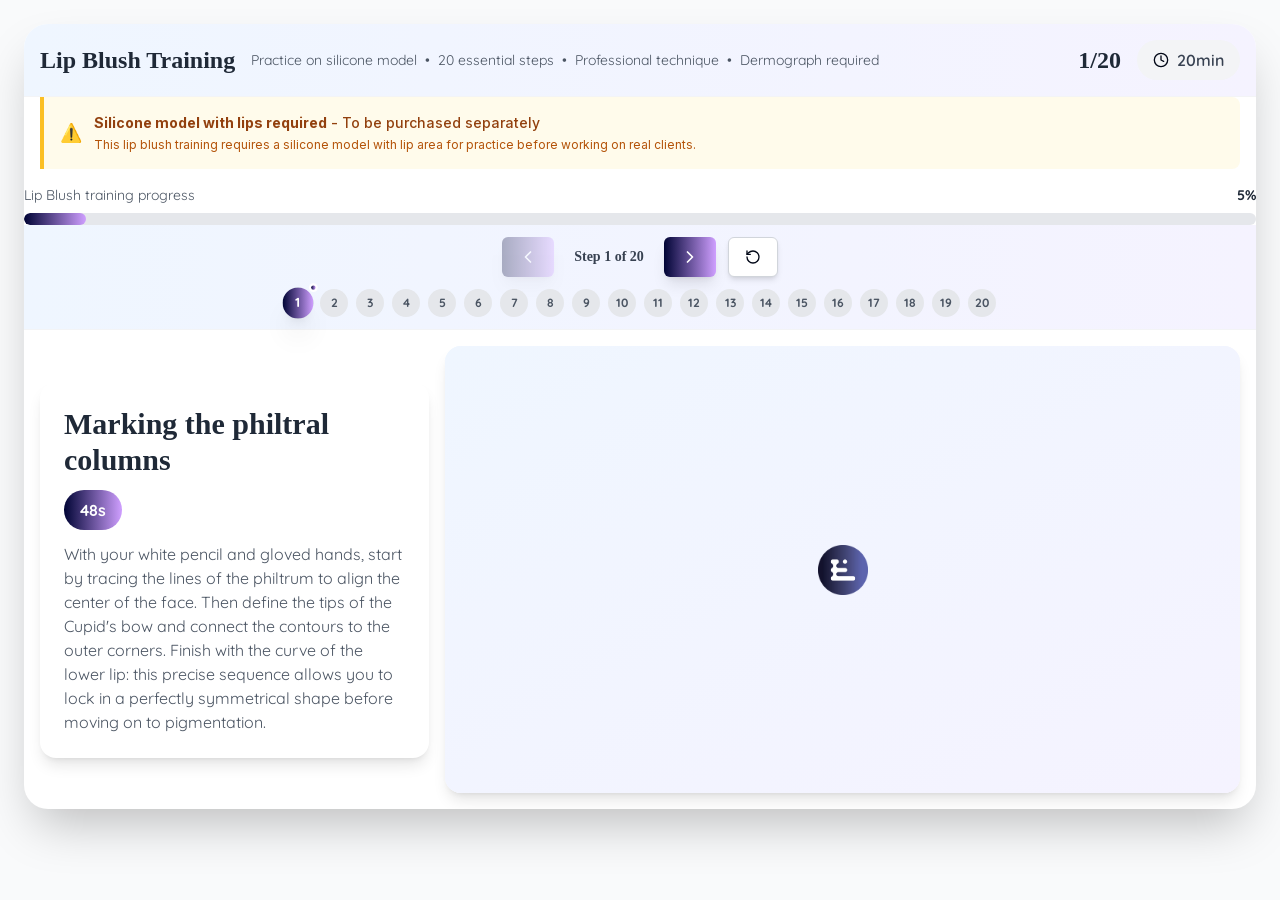
==== index.html @ b4ae3330 "deploy: 78c4bdbe4c24fd6ef9394f7ff14c2fc368adba36" ====
<!DOCTYPE html><html lang="en"><head><meta charSet="utf-8"/><meta name="viewport" content="width=device-width, initial-scale=1"/><link rel="preload" href="/_next/static/media/e4af272ccee01ff0-s.p.woff2" as="font" crossorigin="" type="font/woff2"/><link rel="stylesheet" href="/_next/static/css/73722c6b1a355d0b.css" data-precedence="next"/><link rel="preload" as="script" fetchPriority="low" href="/_next/static/chunks/webpack-371d1806992fc37c.js"/><script src="/_next/static/chunks/8bc8d761-1f9574afc9c856c7.js" async=""></script><script src="/_next/static/chunks/240-4ed3c83173c5999c.js" async=""></script><script src="/_next/static/chunks/main-app-00c7712822ae1631.js" async=""></script><script src="/_next/static/chunks/57-a1cb00b3a72c7ec3.js" async=""></script><script src="/_next/static/chunks/app/page-f130a366dc79b15b.js" async=""></script><title>Microneedling Interactive Guide</title><meta name="description" content="Interactive guide to microneedling process and benefits"/><meta name="generator" content="v0.app"/><meta name="next-size-adjust"/><link href="https://fonts.googleapis.com/css2?family=LT+Saeada:wght@400;700&amp;family=Quicksand:wght@300;400;500;600;700&amp;display=swap" rel="stylesheet"/><script src="/_next/static/chunks/polyfills-42372ed130431b0a.js" noModule=""></script></head><body class="__className_f367f3"><main class="flex min-h-screen flex-col items-center p-2 bg-gray-50"><div class="w-full max-w-7xl mx-auto p-2 md:p-4"><div class="relative bg-white rounded-3xl shadow-2xl overflow-hidden"><div class="bg-gradient-to-r from-blue-50 to-violet-50 p-4 border-b border-gray-100"><div class="flex flex-col sm:flex-row justify-between items-center gap-3 sm:gap-0"><div class="flex flex-col sm:flex-row items-center gap-2 sm:gap-4"><h1 class="text-xl sm:text-2xl font-bold font-saeada text-gray-800">Lip Blush Training</h1><div class="flex flex-wrap gap-2 text-sm font-quicksand text-gray-600"><span>Practice on silicone model</span><span class="hidden sm:inline">•</span><span>20 essential steps</span><span class="hidden sm:inline">•</span><span>Professional technique</span><span class="hidden sm:inline">•</span><span>Dermograph required</span></div></div><div class="flex items-center gap-3 sm:gap-4"><span class="text-xl sm:text-2xl font-bold font-saeada text-gray-800">1<!-- -->/<!-- -->20</span><div class="flex items-center gap-2 bg-gray-100 px-3 py-1 sm:px-4 sm:py-2 rounded-full"><svg xmlns="http://www.w3.org/2000/svg" width="14" height="14" viewBox="0 0 24 24" fill="none" stroke="currentColor" stroke-width="2" stroke-linecap="round" stroke-linejoin="round" class="lucide lucide-clock sm:w-4 sm:h-4"><circle cx="12" cy="12" r="10"></circle><polyline points="12 6 12 12 16 14"></polyline></svg><span class="text-sm sm:text-base font-semibold font-quicksand text-gray-700">20min</span></div></div></div></div><div class="mx-2 md:mx-4 mb-4"><div class="bg-amber-50 border-l-4 border-amber-400 p-4 rounded-r-lg"><div class="flex items-center"><div class="flex-shrink-0"><span class="text-amber-600 text-lg">⚠️</span></div><div class="ml-3"><p class="text-sm font-medium text-amber-800"><strong>Silicone model with lips required</strong> - To be purchased separately</p><p class="text-xs text-amber-700 mt-1">This lip blush training requires a silicone model with lip area for practice before working on real clients.</p></div></div></div></div><div class="mt-4"><div class="flex items-center justify-between mb-2"><span class="text-sm font-quicksand text-gray-600">Lip Blush training progress</span><span class="text-sm font-bold font-quicksand text-gray-800">5<!-- -->%</span></div><div class="w-full bg-gray-200 rounded-full h-3 overflow-hidden"><div class="h-full bg-gradient-to-r from-[#000435] to-[#CF9FFF] rounded-full" style="width:0px"></div></div></div><div class="px-2 md:px-4 py-3 bg-gradient-to-r from-blue-50 to-violet-50 border-b border-gray-100"><div class="flex justify-center items-center mb-3"><div class="flex items-center gap-2 sm:gap-3"><button class="inline-flex items-center justify-center whitespace-nowrap rounded-md font-medium ring-offset-white transition-colors focus-visible:outline-none focus-visible:ring-2 focus-visible:ring-slate-950 focus-visible:ring-offset-2 disabled:pointer-events-none dark:ring-offset-slate-950 dark:focus-visible:ring-slate-300 border border-slate-200 hover:bg-slate-100 hover:text-slate-900 dark:border-slate-800 dark:bg-slate-950 dark:hover:bg-slate-800 dark:hover:text-slate-50 h-10 px-3 py-2 sm:px-4 sm:py-3 bg-[#000435] bg-gradient-to-r from-[#000435] to-[#CF9FFF] text-white border-none hover:from-[#000435]/90 hover:to-[#CF9FFF]/90 disabled:cursor-not-allowed font-quicksand text-sm sm:text-base shadow-lg disabled:opacity-30" disabled=""><svg xmlns="http://www.w3.org/2000/svg" width="18" height="18" viewBox="0 0 24 24" fill="none" stroke="currentColor" stroke-width="2" stroke-linecap="round" stroke-linejoin="round" class="lucide lucide-chevron-left sm:w-5 sm:h-5"><path d="m15 18-6-6 6-6"></path></svg></button><span class="text-sm font-semibold font-saeada text-gray-700 px-2 hidden sm:block">Step <!-- -->1<!-- --> of <!-- -->20</span><button class="inline-flex items-center justify-center whitespace-nowrap rounded-md font-medium ring-offset-white transition-colors focus-visible:outline-none focus-visible:ring-2 focus-visible:ring-slate-950 focus-visible:ring-offset-2 disabled:pointer-events-none dark:ring-offset-slate-950 dark:focus-visible:ring-slate-300 border border-slate-200 hover:bg-slate-100 hover:text-slate-900 dark:border-slate-800 dark:bg-slate-950 dark:hover:bg-slate-800 dark:hover:text-slate-50 h-10 px-3 py-2 sm:px-4 sm:py-3 bg-[#000435] bg-gradient-to-r from-[#000435] to-[#CF9FFF] text-white border-none hover:from-[#000435]/90 hover:to-[#CF9FFF]/90 disabled:cursor-not-allowed font-quicksand text-sm sm:text-base shadow-lg disabled:opacity-30"><svg xmlns="http://www.w3.org/2000/svg" width="18" height="18" viewBox="0 0 24 24" fill="none" stroke="currentColor" stroke-width="2" stroke-linecap="round" stroke-linejoin="round" class="lucide lucide-chevron-right sm:w-5 sm:h-5"><path d="m9 18 6-6-6-6"></path></svg></button><button class="inline-flex items-center justify-center whitespace-nowrap rounded-md font-medium ring-offset-white transition-colors focus-visible:outline-none focus-visible:ring-2 focus-visible:ring-slate-950 focus-visible:ring-offset-2 disabled:pointer-events-none disabled:opacity-50 dark:ring-offset-slate-950 dark:focus-visible:ring-slate-300 border hover:text-slate-900 dark:border-slate-800 dark:bg-slate-950 dark:hover:bg-slate-800 dark:hover:text-slate-50 h-10 px-3 py-2 sm:px-4 sm:py-3 bg-white border-gray-300 hover:bg-gray-50 font-quicksand text-sm sm:text-base shadow-md"><svg xmlns="http://www.w3.org/2000/svg" width="16" height="16" viewBox="0 0 24 24" fill="none" stroke="currentColor" stroke-width="2" stroke-linecap="round" stroke-linejoin="round" class="lucide lucide-rotate-ccw sm:w-4 sm:h-4"><path d="M3 12a9 9 0 1 0 9-9 9.75 9.75 0 0 0-6.74 2.74L3 8"></path><path d="M3 3v5h5"></path></svg></button></div></div><div class="flex justify-center"><div class="flex gap-1 md:gap-2 flex-wrap justify-center max-w-full"><button class="relative w-6 h-6 md:w-7 md:h-7 rounded-full transition-all duration-300 flex items-center justify-center text-xs font-bold font-quicksand flex-shrink-0 bg-[#000435] bg-gradient-to-r from-[#000435] to-[#CF9FFF] text-white shadow-xl scale-110" tabindex="0"><span class="text-xs">1</span><div class="absolute -top-1 -right-1 bg-white rounded-full p-0.5 z-20 shadow-lg" style="transform:scale(0)"><div class="w-1 h-1 bg-gradient-to-r from-[#000435] to-[#CF9FFF] rounded-full animate-pulse"></div></div></button><button class="relative w-6 h-6 md:w-7 md:h-7 rounded-full transition-all duration-300 flex items-center justify-center text-xs font-bold font-quicksand flex-shrink-0 bg-gray-200 text-gray-600 hover:bg-gray-300" tabindex="0"><span class="text-xs">2</span></button><button class="relative w-6 h-6 md:w-7 md:h-7 rounded-full transition-all duration-300 flex items-center justify-center text-xs font-bold font-quicksand flex-shrink-0 bg-gray-200 text-gray-600 hover:bg-gray-300" tabindex="0"><span class="text-xs">3</span></button><button class="relative w-6 h-6 md:w-7 md:h-7 rounded-full transition-all duration-300 flex items-center justify-center text-xs font-bold font-quicksand flex-shrink-0 bg-gray-200 text-gray-600 hover:bg-gray-300" tabindex="0"><span class="text-xs">4</span></button><button class="relative w-6 h-6 md:w-7 md:h-7 rounded-full transition-all duration-300 flex items-center justify-center text-xs font-bold font-quicksand flex-shrink-0 bg-gray-200 text-gray-600 hover:bg-gray-300" tabindex="0"><span class="text-xs">5</span></button><button class="relative w-6 h-6 md:w-7 md:h-7 rounded-full transition-all duration-300 flex items-center justify-center text-xs font-bold font-quicksand flex-shrink-0 bg-gray-200 text-gray-600 hover:bg-gray-300" tabindex="0"><span class="text-xs">6</span></button><button class="relative w-6 h-6 md:w-7 md:h-7 rounded-full transition-all duration-300 flex items-center justify-center text-xs font-bold font-quicksand flex-shrink-0 bg-gray-200 text-gray-600 hover:bg-gray-300" tabindex="0"><span class="text-xs">7</span></button><button class="relative w-6 h-6 md:w-7 md:h-7 rounded-full transition-all duration-300 flex items-center justify-center text-xs font-bold font-quicksand flex-shrink-0 bg-gray-200 text-gray-600 hover:bg-gray-300" tabindex="0"><span class="text-xs">8</span></button><button class="relative w-6 h-6 md:w-7 md:h-7 rounded-full transition-all duration-300 flex items-center justify-center text-xs font-bold font-quicksand flex-shrink-0 bg-gray-200 text-gray-600 hover:bg-gray-300" tabindex="0"><span class="text-xs">9</span></button><button class="relative w-6 h-6 md:w-7 md:h-7 rounded-full transition-all duration-300 flex items-center justify-center text-xs font-bold font-quicksand flex-shrink-0 bg-gray-200 text-gray-600 hover:bg-gray-300" tabindex="0"><span class="text-xs">10</span></button><button class="relative w-6 h-6 md:w-7 md:h-7 rounded-full transition-all duration-300 flex items-center justify-center text-xs font-bold font-quicksand flex-shrink-0 bg-gray-200 text-gray-600 hover:bg-gray-300" tabindex="0"><span class="text-xs">11</span></button><button class="relative w-6 h-6 md:w-7 md:h-7 rounded-full transition-all duration-300 flex items-center justify-center text-xs font-bold font-quicksand flex-shrink-0 bg-gray-200 text-gray-600 hover:bg-gray-300" tabindex="0"><span class="text-xs">12</span></button><button class="relative w-6 h-6 md:w-7 md:h-7 rounded-full transition-all duration-300 flex items-center justify-center text-xs font-bold font-quicksand flex-shrink-0 bg-gray-200 text-gray-600 hover:bg-gray-300" tabindex="0"><span class="text-xs">13</span></button><button class="relative w-6 h-6 md:w-7 md:h-7 rounded-full transition-all duration-300 flex items-center justify-center text-xs font-bold font-quicksand flex-shrink-0 bg-gray-200 text-gray-600 hover:bg-gray-300" tabindex="0"><span class="text-xs">14</span></button><button class="relative w-6 h-6 md:w-7 md:h-7 rounded-full transition-all duration-300 flex items-center justify-center text-xs font-bold font-quicksand flex-shrink-0 bg-gray-200 text-gray-600 hover:bg-gray-300" tabindex="0"><span class="text-xs">15</span></button><button class="relative w-6 h-6 md:w-7 md:h-7 rounded-full transition-all duration-300 flex items-center justify-center text-xs font-bold font-quicksand flex-shrink-0 bg-gray-200 text-gray-600 hover:bg-gray-300" tabindex="0"><span class="text-xs">16</span></button><button class="relative w-6 h-6 md:w-7 md:h-7 rounded-full transition-all duration-300 flex items-center justify-center text-xs font-bold font-quicksand flex-shrink-0 bg-gray-200 text-gray-600 hover:bg-gray-300" tabindex="0"><span class="text-xs">17</span></button><button class="relative w-6 h-6 md:w-7 md:h-7 rounded-full transition-all duration-300 flex items-center justify-center text-xs font-bold font-quicksand flex-shrink-0 bg-gray-200 text-gray-600 hover:bg-gray-300" tabindex="0"><span class="text-xs">18</span></button><button class="relative w-6 h-6 md:w-7 md:h-7 rounded-full transition-all duration-300 flex items-center justify-center text-xs font-bold font-quicksand flex-shrink-0 bg-gray-200 text-gray-600 hover:bg-gray-300" tabindex="0"><span class="text-xs">19</span></button><button class="relative w-6 h-6 md:w-7 md:h-7 rounded-full transition-all duration-300 flex items-center justify-center text-xs font-bold font-quicksand flex-shrink-0 bg-gray-200 text-gray-600 hover:bg-gray-300" tabindex="0"><span class="text-xs">20</span></button></div></div></div><div class="grid grid-cols-1 md:grid-cols-12 gap-4 p-2 md:p-4"><div class="md:col-span-4 hidden md:flex flex-col justify-center"><div class="bg-white rounded-2xl p-4 md:p-6 shadow-lg" style="opacity:0;transform:translateX(-20px)"><h2 class="text-2xl md:text-3xl font-bold font-saeada text-gray-800 mb-2 md:mb-3 text-center md:text-left">Marking the philtral columns</h2><div class="flex justify-center md:justify-start mb-3"><span class="inline-block px-3 py-1 md:px-4 md:py-2 bg-[#000435] bg-gradient-to-r from-[#000435] to-[#CF9FFF] text-white rounded-full text-sm md:text-base font-bold font-quicksand">48s</span></div><p class="text-sm md:text-base font-quicksand text-gray-600 leading-relaxed text-center md:text-left">With your white pencil and gloved hands, start by tracing the lines of the philtrum to align the center of the face. Then define the tips of the Cupid&#x27;s bow and connect the contours to the outer corners. Finish with the curve of the lower lip: this precise sequence allows you to lock in a perfectly symmetrical shape before moving on to pigmentation.</p></div></div><div class="md:col-span-8 order-first md:order-none"><div class="relative"><div class="relative w-full aspect-video bg-gradient-to-br from-blue-50 to-violet-50 rounded-2xl overflow-hidden shadow-lg" style="opacity:0;transform:scale(0.95)"><div class="relative w-full h-full"><iframe class="w-full h-full" src="https://player.vimeo.com/video/1155571172?h=7f2b0a4b63&amp;badge=0&amp;autopause=0&amp;player_id=0&amp;app_id=58479&amp;autoplay=1&amp;loop=1&amp;controls=0" frameBorder="0" allow="autoplay; fullscreen; picture-in-picture; clipboard-write; encrypted-media; web-share" allowFullScreen="" loading="eager"></iframe><div class="loading-spinner absolute inset-0 flex items-center justify-center bg-gradient-to-br from-blue-50 to-violet-50"><img alt="Loading..." loading="lazy" width="50" height="50" decoding="async" data-nimg="1" class="animate-spin" style="color:transparent" src="/loading-spinner.png"/></div></div></div></div></div></div></div></div></main><script src="/_next/static/chunks/webpack-371d1806992fc37c.js" async=""></script><script>(self.__next_f=self.__next_f||[]).push([0]);self.__next_f.push([2,null])</script><script>self.__next_f.push([1,"1:HL[\"/_next/static/media/e4af272ccee01ff0-s.p.woff2\",\"font\",{\"crossOrigin\":\"\",\"type\":\"font/woff2\"}]\n2:HL[\"/_next/static/css/73722c6b1a355d0b.css\",\"style\"]\n"])</script><script>self.__next_f.push([1,"3:I[7266,[],\"\"]\n5:I[4213,[\"57\",\"static/chunks/57-a1cb00b3a72c7ec3.js\",\"931\",\"static/chunks/app/page-f130a366dc79b15b.js\"],\"default\"]\n6:I[2110,[],\"\"]\n7:I[4718,[],\"\"]\n9:I[4735,[],\"\"]\na:[]\n"])</script><script>self.__next_f.push([1,"0:[\"$\",\"$L3\",null,{\"buildId\":\"63m5--Q2Zdy241Q-sezcM\",\"assetPrefix\":\"\",\"urlParts\":[\"\",\"\"],\"initialTree\":[\"\",{\"children\":[\"__PAGE__\",{}]},\"$undefined\",\"$undefined\",true],\"initialSeedData\":[\"\",{\"children\":[\"__PAGE__\",{},[[\"$L4\",[\"$\",\"main\",null,{\"className\":\"flex min-h-screen flex-col items-center p-2 bg-gray-50\",\"children\":[\"$\",\"$L5\",null,{}]}],null],null],null]},[[[[\"$\",\"link\",\"0\",{\"rel\":\"stylesheet\",\"href\":\"/_next/static/css/73722c6b1a355d0b.css\",\"precedence\":\"next\",\"crossOrigin\":\"$undefined\"}]],[\"$\",\"html\",null,{\"lang\":\"en\",\"children\":[[\"$\",\"head\",null,{\"children\":[false,[\"$\",\"link\",null,{\"href\":\"https://fonts.googleapis.com/css2?family=LT+Saeada:wght@400;700\u0026family=Quicksand:wght@300;400;500;600;700\u0026display=swap\",\"rel\":\"stylesheet\"}]]}],[\"$\",\"body\",null,{\"className\":\"__className_f367f3\",\"children\":[\"$\",\"$L6\",null,{\"parallelRouterKey\":\"children\",\"segmentPath\":[\"children\"],\"error\":\"$undefined\",\"errorStyles\":\"$undefined\",\"errorScripts\":\"$undefined\",\"template\":[\"$\",\"$L7\",null,{}],\"templateStyles\":\"$undefined\",\"templateScripts\":\"$undefined\",\"notFound\":[[\"$\",\"title\",null,{\"children\":\"404: This page could not be found.\"}],[\"$\",\"div\",null,{\"style\":{\"fontFamily\":\"system-ui,\\\"Segoe UI\\\",Roboto,Helvetica,Arial,sans-serif,\\\"Apple Color Emoji\\\",\\\"Segoe UI Emoji\\\"\",\"height\":\"100vh\",\"textAlign\":\"center\",\"display\":\"flex\",\"flexDirection\":\"column\",\"alignItems\":\"center\",\"justifyContent\":\"center\"},\"children\":[\"$\",\"div\",null,{\"children\":[[\"$\",\"style\",null,{\"dangerouslySetInnerHTML\":{\"__html\":\"body{color:#000;background:#fff;margin:0}.next-error-h1{border-right:1px solid rgba(0,0,0,.3)}@media (prefers-color-scheme:dark){body{color:#fff;background:#000}.next-error-h1{border-right:1px solid rgba(255,255,255,.3)}}\"}}],[\"$\",\"h1\",null,{\"className\":\"next-error-h1\",\"style\":{\"display\":\"inline-block\",\"margin\":\"0 20px 0 0\",\"padding\":\"0 23px 0 0\",\"fontSize\":24,\"fontWeight\":500,\"verticalAlign\":\"top\",\"lineHeight\":\"49px\"},\"children\":\"404\"}],[\"$\",\"div\",null,{\"style\":{\"display\":\"inline-block\"},\"children\":[\"$\",\"h2\",null,{\"style\":{\"fontSize\":14,\"fontWeight\":400,\"lineHeight\":\"49px\",\"margin\":0},\"children\":\"This page could not be found.\"}]}]]}]}]],\"notFoundStyles\":[]}]}]]}]],null],null],\"couldBeIntercepted\":false,\"initialHead\":[null,\"$L8\"],\"globalErrorComponent\":\"$9\",\"missingSlots\":\"$Wa\"}]\n"])</script><script>self.__next_f.push([1,"8:[[\"$\",\"meta\",\"0\",{\"name\":\"viewport\",\"content\":\"width=device-width, initial-scale=1\"}],[\"$\",\"meta\",\"1\",{\"charSet\":\"utf-8\"}],[\"$\",\"title\",\"2\",{\"children\":\"Microneedling Interactive Guide\"}],[\"$\",\"meta\",\"3\",{\"name\":\"description\",\"content\":\"Interactive guide to microneedling process and benefits\"}],[\"$\",\"meta\",\"4\",{\"name\":\"generator\",\"content\":\"v0.app\"}],[\"$\",\"meta\",\"5\",{\"name\":\"next-size-adjust\"}]]\n4:null\n"])</script></body></html>
---- _next/static/css/73722c6b1a355d0b.css ----
@font-face{font-family:__Inter_f367f3;font-style:normal;font-weight:100 900;font-display:swap;src:url(/_next/static/media/ba9851c3c22cd980-s.woff2) format("woff2");unicode-range:u+0460-052f,u+1c80-1c8a,u+20b4,u+2de0-2dff,u+a640-a69f,u+fe2e-fe2f}@font-face{font-family:__Inter_f367f3;font-style:normal;font-weight:100 900;font-display:swap;src:url(/_next/static/media/21350d82a1f187e9-s.woff2) format("woff2");unicode-range:u+0301,u+0400-045f,u+0490-0491,u+04b0-04b1,u+2116}@font-face{font-family:__Inter_f367f3;font-style:normal;font-weight:100 900;font-display:swap;src:url(/_next/static/media/c5fe6dc8356a8c31-s.woff2) format("woff2");unicode-range:u+1f??}@font-face{font-family:__Inter_f367f3;font-style:normal;font-weight:100 900;font-display:swap;src:url(/_next/static/media/19cfc7226ec3afaa-s.woff2) format("woff2");unicode-range:u+0370-0377,u+037a-037f,u+0384-038a,u+038c,u+038e-03a1,u+03a3-03ff}@font-face{font-family:__Inter_f367f3;font-style:normal;font-weight:100 900;font-display:swap;src:url(/_next/static/media/df0a9ae256c0569c-s.woff2) format("woff2");unicode-range:u+0102-0103,u+0110-0111,u+0128-0129,u+0168-0169,u+01a0-01a1,u+01af-01b0,u+0300-0301,u+0303-0304,u+0308-0309,u+0323,u+0329,u+1ea0-1ef9,u+20ab}@font-face{font-family:__Inter_f367f3;font-style:normal;font-weight:100 900;font-display:swap;src:url(/_next/static/media/8e9860b6e62d6359-s.woff2) format("woff2");unicode-range:u+0100-02ba,u+02bd-02c5,u+02c7-02cc,u+02ce-02d7,u+02dd-02ff,u+0304,u+0308,u+0329,u+1d00-1dbf,u+1e00-1e9f,u+1ef2-1eff,u+2020,u+20a0-20ab,u+20ad-20c0,u+2113,u+2c60-2c7f,u+a720-a7ff}@font-face{font-family:__Inter_f367f3;font-style:normal;font-weight:100 900;font-display:swap;src:url(/_next/static/media/e4af272ccee01ff0-s.p.woff2) format("woff2");unicode-range:u+00??,u+0131,u+0152-0153,u+02bb-02bc,u+02c6,u+02da,u+02dc,u+0304,u+0308,u+0329,u+2000-206f,u+20ac,u+2122,u+2191,u+2193,u+2212,u+2215,u+feff,u+fffd}@font-face{font-family:__Inter_Fallback_f367f3;src:local("Arial");ascent-override:90.49%;descent-override:22.56%;line-gap-override:0.00%;size-adjust:107.06%}.__className_f367f3{font-family:__Inter_f367f3,__Inter_Fallback_f367f3;font-style:normal}*,:after,:before{--tw-border-spacing-x:0;--tw-border-spacing-y:0;--tw-translate-x:0;--tw-translate-y:0;--tw-rotate:0;--tw-skew-x:0;--tw-skew-y:0;--tw-scale-x:1;--tw-scale-y:1;--tw-pan-x: ;--tw-pan-y: ;--tw-pinch-zoom: ;--tw-scroll-snap-strictness:proximity;--tw-gradient-from-position: ;--tw-gradient-via-position: ;--tw-gradient-to-position: ;--tw-ordinal: ;--tw-slashed-zero: ;--tw-numeric-figure: ;--tw-numeric-spacing: ;--tw-numeric-fraction: ;--tw-ring-inset: ;--tw-ring-offset-width:0px;--tw-ring-offset-color:#fff;--tw-ring-color:rgba(59,130,246,.5);--tw-ring-offset-shadow:0 0 #0000;--tw-ring-shadow:0 0 #0000;--tw-shadow:0 0 #0000;--tw-shadow-colored:0 0 #0000;--tw-blur: ;--tw-brightness: ;--tw-contrast: ;--tw-grayscale: ;--tw-hue-rotate: ;--tw-invert: ;--tw-saturate: ;--tw-sepia: ;--tw-drop-shadow: ;--tw-backdrop-blur: ;--tw-backdrop-brightness: ;--tw-backdrop-contrast: ;--tw-backdrop-grayscale: ;--tw-backdrop-hue-rotate: ;--tw-backdrop-invert: ;--tw-backdrop-opacity: ;--tw-backdrop-saturate: ;--tw-backdrop-sepia: ;--tw-contain-size: ;--tw-contain-layout: ;--tw-contain-paint: ;--tw-contain-style: }::backdrop{--tw-border-spacing-x:0;--tw-border-spacing-y:0;--tw-translate-x:0;--tw-translate-y:0;--tw-rotate:0;--tw-skew-x:0;--tw-skew-y:0;--tw-scale-x:1;--tw-scale-y:1;--tw-pan-x: ;--tw-pan-y: ;--tw-pinch-zoom: ;--tw-scroll-snap-strictness:proximity;--tw-gradient-from-position: ;--tw-gradient-via-position: ;--tw-gradient-to-position: ;--tw-ordinal: ;--tw-slashed-zero: ;--tw-numeric-figure: ;--tw-numeric-spacing: ;--tw-numeric-fraction: ;--tw-ring-inset: ;--tw-ring-offset-width:0px;--tw-ring-offset-color:#fff;--tw-ring-color:rgba(59,130,246,.5);--tw-ring-offset-shadow:0 0 #0000;--tw-ring-shadow:0 0 #0000;--tw-shadow:0 0 #0000;--tw-shadow-colored:0 0 #0000;--tw-blur: ;--tw-brightness: ;--tw-contrast: ;--tw-grayscale: ;--tw-hue-rotate: ;--tw-invert: ;--tw-saturate: ;--tw-sepia: ;--tw-drop-shadow: ;--tw-backdrop-blur: ;--tw-backdrop-brightness: ;--tw-backdrop-contrast: ;--tw-backdrop-grayscale: ;--tw-backdrop-hue-rotate: ;--tw-backdrop-invert: ;--tw-backdrop-opacity: ;--tw-backdrop-saturate: ;--tw-backdrop-sepia: ;--tw-contain-size: ;--tw-contain-layout: ;--tw-contain-paint: ;--tw-contain-style: }/*
! tailwindcss v3.4.19 | MIT License | https://tailwindcss.com
*/*,:after,:before{box-sizing:border-box;border:0 solid #e5e7eb}:after,:before{--tw-content:""}:host,html{line-height:1.5;-webkit-text-size-adjust:100%;-moz-tab-size:4;tab-size:4;font-family:ui-sans-serif,system-ui,sans-serif,Apple Color Emoji,Segoe UI Emoji,Segoe UI Symbol,Noto Color Emoji;font-feature-settings:normal;font-variation-settings:normal;-webkit-tap-highlight-color:transparent}body{margin:0;line-height:inherit}hr{height:0;color:inherit;border-top-width:1px}abbr:where([title]){text-decoration:underline dotted}h1,h2,h3,h4,h5,h6{font-size:inherit;font-weight:inherit}a{color:inherit;text-decoration:inherit}b,strong{font-weight:bolder}code,kbd,pre,samp{font-family:ui-monospace,SFMono-Regular,Menlo,Monaco,Consolas,Liberation Mono,Courier New,monospace;font-feature-settings:normal;font-variation-settings:normal;font-size:1em}small{font-size:80%}sub,sup{font-size:75%;line-height:0;position:relative;vertical-align:baseline}sub{bottom:-.25em}sup{top:-.5em}table{text-indent:0;border-color:inherit;border-collapse:collapse}button,input,optgroup,select,textarea{font-family:inherit;font-feature-settings:inherit;font-variation-settings:inherit;font-size:100%;font-weight:inherit;line-height:inherit;letter-spacing:inherit;color:inherit;margin:0;padding:0}button,select{text-transform:none}button,input:where([type=button]),input:where([type=reset]),input:where([type=submit]){-webkit-appearance:button;background-color:transparent;background-image:none}:-moz-focusring{outline:auto}:-moz-ui-invalid{box-shadow:none}progress{vertical-align:baseline}::-webkit-inner-spin-button,::-webkit-outer-spin-button{height:auto}[type=search]{-webkit-appearance:textfield;outline-offset:-2px}::-webkit-search-decoration{-webkit-appearance:none}::-webkit-file-upload-button{-webkit-appearance:button;font:inherit}summary{display:list-item}blockquote,dd,dl,figure,h1,h2,h3,h4,h5,h6,hr,p,pre{margin:0}fieldset{margin:0}fieldset,legend{padding:0}menu,ol,ul{list-style:none;margin:0;padding:0}dialog{padding:0}textarea{resize:vertical}input::placeholder,textarea::placeholder{opacity:1;color:#9ca3af}[role=button],button{cursor:pointer}:disabled{cursor:default}audio,canvas,embed,iframe,img,object,svg,video{display:block;vertical-align:middle}img,video{max-width:100%;height:auto}[hidden]:where(:not([hidden=until-found])){display:none}:root{--background:0 0% 100%;--foreground:222.2 84% 4.9%;--card:0 0% 100%;--card-foreground:222.2 84% 4.9%;--popover:0 0% 100%;--popover-foreground:222.2 84% 4.9%;--primary:222.2 47.4% 11.2%;--primary-foreground:210 40% 98%;--secondary:210 40% 96%;--secondary-foreground:222.2 84% 4.9%;--muted:210 40% 96%;--muted-foreground:215.4 16.3% 46.9%;--accent:210 40% 96%;--accent-foreground:222.2 84% 4.9%;--destructive:0 84.2% 60.2%;--destructive-foreground:210 40% 98%;--border:214.3 31.8% 91.4%;--input:214.3 31.8% 91.4%;--ring:222.2 84% 4.9%;--radius:0.5rem;--chart-1:12 76% 61%;--chart-2:173 58% 39%;--chart-3:197 37% 24%;--chart-4:43 74% 66%;--chart-5:27 87% 67%}.dark{--background:222.2 84% 4.9%;--foreground:210 40% 98%;--card:222.2 84% 4.9%;--card-foreground:210 40% 98%;--popover:222.2 84% 4.9%;--popover-foreground:210 40% 98%;--primary:210 40% 98%;--primary-foreground:222.2 47.4% 11.2%;--secondary:217.2 32.6% 17.5%;--secondary-foreground:210 40% 98%;--muted:217.2 32.6% 17.5%;--muted-foreground:215 20.2% 65.1%;--accent:217.2 32.6% 17.5%;--accent-foreground:210 40% 98%;--destructive:0 62.8% 30.6%;--destructive-foreground:210 40% 98%;--border:217.2 32.6% 17.5%;--input:217.2 32.6% 17.5%;--ring:212.7 26.8% 83.9%;--chart-1:220 70% 50%;--chart-2:160 60% 45%;--chart-3:30 80% 55%;--chart-4:280 65% 60%;--chart-5:340 75% 55%}*{border-color:hsl(var(--border))}body{background-color:hsl(var(--background));color:hsl(var(--foreground))}.container{width:100%}@media (min-width:640px){.container{max-width:640px}}@media (min-width:768px){.container{max-width:768px}}@media (min-width:1024px){.container{max-width:1024px}}@media (min-width:1280px){.container{max-width:1280px}}@media (min-width:1536px){.container{max-width:1536px}}.sr-only{position:absolute;width:1px;height:1px;padding:0;margin:-1px;overflow:hidden;clip:rect(0,0,0,0);white-space:nowrap;border-width:0}.pointer-events-none{pointer-events:none}.pointer-events-auto{pointer-events:auto}.visible{visibility:visible}.invisible{visibility:hidden}.fixed{position:fixed}.absolute{position:absolute}.relative{position:relative}.inset-0{inset:0}.inset-x-0{left:0;right:0}.inset-y-0{top:0;bottom:0}.-bottom-12{bottom:-3rem}.-bottom-16{bottom:-4rem}.-left-12{left:-3rem}.-right-1{right:-.25rem}.-right-12{right:-3rem}.-right-2{right:-.5rem}.-top-1{top:-.25rem}.-top-12{top:-3rem}.-top-2{top:-.5rem}.bottom-0{bottom:0}.left-0{left:0}.left-1\/2{left:50%}.left-2{left:.5rem}.left-4{left:1rem}.left-\[50\%\]{left:50%}.right-0{right:0}.right-1{right:.25rem}.right-2{right:.5rem}.right-3{right:.75rem}.right-4{right:1rem}.top-0{top:0}.top-1\.5{top:.375rem}.top-1\/2{top:50%}.top-2{top:.5rem}.top-3\.5{top:.875rem}.top-4{top:1rem}.top-\[1px\]{top:1px}.top-\[50\%\]{top:50%}.top-\[60\%\]{top:60%}.top-full{top:100%}.z-10{z-index:10}.z-20{z-index:20}.z-50{z-index:50}.z-\[100\]{z-index:100}.z-\[1\]{z-index:1}.order-first{order:-9999}.-mx-1{margin-left:-.25rem;margin-right:-.25rem}.mx-2{margin-left:.5rem;margin-right:.5rem}.mx-3\.5{margin-left:.875rem;margin-right:.875rem}.mx-4{margin-left:1rem;margin-right:1rem}.mx-auto{margin-left:auto;margin-right:auto}.my-0\.5{margin-top:.125rem;margin-bottom:.125rem}.my-1{margin-top:.25rem;margin-bottom:.25rem}.my-4{margin-top:1rem;margin-bottom:1rem}.-ml-4{margin-left:-1rem}.-mt-4{margin-top:-1rem}.mb-1{margin-bottom:.25rem}.mb-2{margin-bottom:.5rem}.mb-3{margin-bottom:.75rem}.mb-4{margin-bottom:1rem}.mb-6{margin-bottom:1.5rem}.ml-1{margin-left:.25rem}.ml-3{margin-left:.75rem}.ml-auto{margin-left:auto}.mr-2{margin-right:.5rem}.mt-1{margin-top:.25rem}.mt-1\.5{margin-top:.375rem}.mt-2{margin-top:.5rem}.mt-24{margin-top:6rem}.mt-3{margin-top:.75rem}.mt-4{margin-top:1rem}.mt-6{margin-top:1.5rem}.mt-8{margin-top:2rem}.mt-auto{margin-top:auto}.block{display:block}.inline-block{display:inline-block}.flex{display:flex}.inline-flex{display:inline-flex}.table{display:table}.grid{display:grid}.hidden{display:none}.aspect-square{aspect-ratio:1/1}.aspect-video{aspect-ratio:16/9}.size-4{width:1rem;height:1rem}.size-\[--cell-size\]{width:var(--cell-size);height:var(--cell-size)}.h-1{height:.25rem}.h-1\.5{height:.375rem}.h-10{height:2.5rem}.h-11{height:2.75rem}.h-12{height:3rem}.h-2{height:.5rem}.h-2\.5{height:.625rem}.h-20{height:5rem}.h-3{height:.75rem}.h-3\.5{height:.875rem}.h-4{height:1rem}.h-5{height:1.25rem}.h-6{height:1.5rem}.h-7{height:1.75rem}.h-8{height:2rem}.h-9{height:2.25rem}.h-\[--cell-size\]{height:var(--cell-size)}.h-\[1px\]{height:1px}.h-\[var\(--radix-navigation-menu-viewport-height\)\]{height:var(--radix-navigation-menu-viewport-height)}.h-\[var\(--radix-select-trigger-height\)\]{height:var(--radix-select-trigger-height)}.h-auto{height:auto}.h-full{height:100%}.h-px{height:1px}.h-svh{height:100svh}.max-h-96{max-height:24rem}.max-h-\[300px\]{max-height:300px}.max-h-\[80vh\]{max-height:80vh}.max-h-full{max-height:100%}.max-h-screen{max-height:100vh}.min-h-0{min-height:0}.min-h-\[80px\]{min-height:80px}.min-h-screen{min-height:100vh}.min-h-svh{min-height:100svh}.w-0{width:0}.w-1{width:.25rem}.w-10{width:2.5rem}.w-11{width:2.75rem}.w-2{width:.5rem}.w-2\.5{width:.625rem}.w-20{width:5rem}.w-3{width:.75rem}.w-3\.5{width:.875rem}.w-3\/4{width:75%}.w-4{width:1rem}.w-5{width:1.25rem}.w-6{width:1.5rem}.w-64{width:16rem}.w-7{width:1.75rem}.w-72{width:18rem}.w-8{width:2rem}.w-9{width:2.25rem}.w-\[--cell-size\]{width:var(--cell-size)}.w-\[--sidebar-width\]{width:var(--sidebar-width)}.w-\[100px\]{width:100px}.w-\[1px\]{width:1px}.w-auto{width:auto}.w-fit{width:fit-content}.w-full{width:100%}.w-max{width:max-content}.w-px{width:1px}.min-w-0{min-width:0}.min-w-10{min-width:2.5rem}.min-w-11{min-width:2.75rem}.min-w-5{min-width:1.25rem}.min-w-9{min-width:2.25rem}.min-w-\[--cell-size\]{min-width:var(--cell-size)}.min-w-\[12rem\]{min-width:12rem}.min-w-\[8rem\]{min-width:8rem}.min-w-\[var\(--radix-select-trigger-width\)\]{min-width:var(--radix-select-trigger-width)}.max-w-4xl{max-width:56rem}.max-w-6xl{max-width:72rem}.max-w-7xl{max-width:80rem}.max-w-\[--skeleton-width\]{max-width:var(--skeleton-width)}.max-w-full{max-width:100%}.max-w-lg{max-width:32rem}.max-w-max{max-width:max-content}.flex-1{flex:1 1 0%}.flex-shrink-0,.shrink-0{flex-shrink:0}.grow{flex-grow:1}.grow-0{flex-grow:0}.basis-full{flex-basis:100%}.caption-bottom{caption-side:bottom}.border-collapse{border-collapse:collapse}.-translate-x-1\/2{--tw-translate-x:-50%}.-translate-x-1\/2,.-translate-x-px{transform:translate(var(--tw-translate-x),var(--tw-translate-y)) rotate(var(--tw-rotate)) skewX(var(--tw-skew-x)) skewY(var(--tw-skew-y)) scaleX(var(--tw-scale-x)) scaleY(var(--tw-scale-y))}.-translate-x-px{--tw-translate-x:-1px}.-translate-y-1\/2{--tw-translate-y:-50%}.-translate-y-1\/2,.translate-x-\[-50\%\]{transform:translate(var(--tw-translate-x),var(--tw-translate-y)) rotate(var(--tw-rotate)) skewX(var(--tw-skew-x)) skewY(var(--tw-skew-y)) scaleX(var(--tw-scale-x)) scaleY(var(--tw-scale-y))}.translate-x-\[-50\%\]{--tw-translate-x:-50%}.translate-x-px{--tw-translate-x:1px}.translate-x-px,.translate-y-\[-50\%\]{transform:translate(var(--tw-translate-x),var(--tw-translate-y)) rotate(var(--tw-rotate)) skewX(var(--tw-skew-x)) skewY(var(--tw-skew-y)) scaleX(var(--tw-scale-x)) scaleY(var(--tw-scale-y))}.translate-y-\[-50\%\]{--tw-translate-y:-50%}.rotate-45{--tw-rotate:45deg}.rotate-45,.rotate-90{transform:translate(var(--tw-translate-x),var(--tw-translate-y)) rotate(var(--tw-rotate)) skewX(var(--tw-skew-x)) skewY(var(--tw-skew-y)) scaleX(var(--tw-scale-x)) scaleY(var(--tw-scale-y))}.rotate-90{--tw-rotate:90deg}.scale-110{--tw-scale-x:1.1;--tw-scale-y:1.1}.scale-110,.transform{transform:translate(var(--tw-translate-x),var(--tw-translate-y)) rotate(var(--tw-rotate)) skewX(var(--tw-skew-x)) skewY(var(--tw-skew-y)) scaleX(var(--tw-scale-x)) scaleY(var(--tw-scale-y))}@keyframes pulse{50%{opacity:.5}}.animate-pulse{animation:pulse 2s cubic-bezier(.4,0,.6,1) infinite}@keyframes spin{to{transform:rotate(1turn)}}.animate-spin{animation:spin 1s linear infinite}.cursor-default{cursor:default}.cursor-pointer{cursor:pointer}.touch-none{touch-action:none}.select-none{user-select:none}.list-none{list-style-type:none}.grid-cols-1{grid-template-columns:repeat(1,minmax(0,1fr))}.flex-row{flex-direction:row}.flex-col{flex-direction:column}.flex-col-reverse{flex-direction:column-reverse}.flex-wrap{flex-wrap:wrap}.items-start{align-items:flex-start}.items-end{align-items:flex-end}.items-center{align-items:center}.items-stretch{align-items:stretch}.justify-center{justify-content:center}.justify-between{justify-content:space-between}.gap-1{gap:.25rem}.gap-1\.5{gap:.375rem}.gap-2{gap:.5rem}.gap-3{gap:.75rem}.gap-4{gap:1rem}.gap-6{gap:1.5rem}.space-x-1>:not([hidden])~:not([hidden]){--tw-space-x-reverse:0;margin-right:calc(.25rem * var(--tw-space-x-reverse));margin-left:calc(.25rem * calc(1 - var(--tw-space-x-reverse)))}.space-x-4>:not([hidden])~:not([hidden]){--tw-space-x-reverse:0;margin-right:calc(1rem * var(--tw-space-x-reverse));margin-left:calc(1rem * calc(1 - var(--tw-space-x-reverse)))}.space-y-1\.5>:not([hidden])~:not([hidden]){--tw-space-y-reverse:0;margin-top:calc(.375rem * calc(1 - var(--tw-space-y-reverse)));margin-bottom:calc(.375rem * var(--tw-space-y-reverse))}.space-y-2>:not([hidden])~:not([hidden]){--tw-space-y-reverse:0;margin-top:calc(.5rem * calc(1 - var(--tw-space-y-reverse)));margin-bottom:calc(.5rem * var(--tw-space-y-reverse))}.overflow-auto{overflow:auto}.overflow-hidden{overflow:hidden}.overflow-y-auto{overflow-y:auto}.overflow-x-hidden{overflow-x:hidden}.whitespace-nowrap{white-space:nowrap}.break-words{overflow-wrap:break-word}.rounded{border-radius:.25rem}.rounded-2xl{border-radius:1rem}.rounded-3xl{border-radius:1.5rem}.rounded-\[2px\]{border-radius:2px}.rounded-\[inherit\]{border-radius:inherit}.rounded-full{border-radius:9999px}.rounded-lg{border-radius:var(--radius)}.rounded-md{border-radius:calc(var(--radius) - 2px)}.rounded-none{border-radius:0}.rounded-sm{border-radius:calc(var(--radius) - 4px)}.rounded-xl{border-radius:.75rem}.rounded-l-md{border-top-left-radius:calc(var(--radius) - 2px);border-bottom-left-radius:calc(var(--radius) - 2px)}.rounded-r-lg{border-top-right-radius:var(--radius);border-bottom-right-radius:var(--radius)}.rounded-r-md{border-top-right-radius:calc(var(--radius) - 2px);border-bottom-right-radius:calc(var(--radius) - 2px)}.rounded-t-\[10px\]{border-top-left-radius:10px;border-top-right-radius:10px}.rounded-tl-sm{border-top-left-radius:calc(var(--radius) - 4px)}.border{border-width:1px}.border-2{border-width:2px}.border-\[1\.5px\]{border-width:1.5px}.border-y{border-top-width:1px}.border-b,.border-y{border-bottom-width:1px}.border-l{border-left-width:1px}.border-l-4{border-left-width:4px}.border-r{border-right-width:1px}.border-t{border-top-width:1px}.border-t-2{border-top-width:2px}.border-dashed{border-style:dashed}.border-none{border-style:none}.border-\[--color-border\]{border-color:var(--color-border)}.border-amber-400{--tw-border-opacity:1;border-color:rgb(251 191 36/var(--tw-border-opacity,1))}.border-border\/50{border-color:hsl(var(--border)/.5)}.border-destructive{border-color:hsl(var(--destructive))}.border-destructive\/50{border-color:hsl(var(--destructive)/.5)}.border-gray-100{--tw-border-opacity:1;border-color:rgb(243 244 246/var(--tw-border-opacity,1))}.border-gray-300{--tw-border-opacity:1;border-color:rgb(209 213 219/var(--tw-border-opacity,1))}.border-input{border-color:hsl(var(--input))}.border-primary{border-color:hsl(var(--primary))}.border-sidebar-border{border-color:hsl(var(--sidebar-border))}.border-slate-200{--tw-border-opacity:1;border-color:rgb(226 232 240/var(--tw-border-opacity,1))}.border-transparent{border-color:transparent}.border-white\/20{border-color:hsla(0,0%,100%,.2)}.border-l-transparent{border-left-color:transparent}.border-t-transparent{border-top-color:transparent}.bg-\[\#000435\]{--tw-bg-opacity:1;background-color:rgb(0 4 53/var(--tw-bg-opacity,1))}.bg-\[--color-bg\]{background-color:var(--color-bg)}.bg-accent{background-color:hsl(var(--accent))}.bg-amber-50{--tw-bg-opacity:1;background-color:rgb(255 251 235/var(--tw-bg-opacity,1))}.bg-background{background-color:hsl(var(--background))}.bg-black{--tw-bg-opacity:1;background-color:rgb(0 0 0/var(--tw-bg-opacity,1))}.bg-black\/80{background-color:rgba(0,0,0,.8)}.bg-blue-500{--tw-bg-opacity:1;background-color:rgb(59 130 246/var(--tw-bg-opacity,1))}.bg-border{background-color:hsl(var(--border))}.bg-card{background-color:hsl(var(--card))}.bg-destructive{background-color:hsl(var(--destructive))}.bg-foreground{background-color:hsl(var(--foreground))}.bg-gray-100{--tw-bg-opacity:1;background-color:rgb(243 244 246/var(--tw-bg-opacity,1))}.bg-gray-200{--tw-bg-opacity:1;background-color:rgb(229 231 235/var(--tw-bg-opacity,1))}.bg-gray-50{--tw-bg-opacity:1;background-color:rgb(249 250 251/var(--tw-bg-opacity,1))}.bg-green-400{--tw-bg-opacity:1;background-color:rgb(74 222 128/var(--tw-bg-opacity,1))}.bg-green-500{--tw-bg-opacity:1;background-color:rgb(34 197 94/var(--tw-bg-opacity,1))}.bg-green-600{--tw-bg-opacity:1;background-color:rgb(22 163 74/var(--tw-bg-opacity,1))}.bg-muted{background-color:hsl(var(--muted))}.bg-muted\/50{background-color:hsl(var(--muted)/.5)}.bg-pink-500{--tw-bg-opacity:1;background-color:rgb(236 72 153/var(--tw-bg-opacity,1))}.bg-popover{background-color:hsl(var(--popover))}.bg-primary{background-color:hsl(var(--primary))}.bg-purple-500{--tw-bg-opacity:1;background-color:rgb(168 85 247/var(--tw-bg-opacity,1))}.bg-red-500{--tw-bg-opacity:1;background-color:rgb(239 68 68/var(--tw-bg-opacity,1))}.bg-secondary{background-color:hsl(var(--secondary))}.bg-sidebar{background-color:hsl(var(--sidebar-background))}.bg-sidebar-border{background-color:hsl(var(--sidebar-border))}.bg-slate-100{--tw-bg-opacity:1;background-color:rgb(241 245 249/var(--tw-bg-opacity,1))}.bg-slate-900{--tw-bg-opacity:1;background-color:rgb(15 23 42/var(--tw-bg-opacity,1))}.bg-transparent{background-color:transparent}.bg-white{--tw-bg-opacity:1;background-color:rgb(255 255 255/var(--tw-bg-opacity,1))}.bg-white\/20{background-color:hsla(0,0%,100%,.2)}.bg-white\/80{background-color:hsla(0,0%,100%,.8)}.bg-opacity-90{--tw-bg-opacity:0.9}.bg-gradient-to-br{background-image:linear-gradient(to bottom right,var(--tw-gradient-stops))}.bg-gradient-to-r{background-image:linear-gradient(to right,var(--tw-gradient-stops))}.from-\[\#000435\]{--tw-gradient-from:#000435 var(--tw-gradient-from-position);--tw-gradient-to:rgba(0,4,53,0) var(--tw-gradient-to-position);--tw-gradient-stops:var(--tw-gradient-from),var(--tw-gradient-to)}.from-blue-50{--tw-gradient-from:#eff6ff var(--tw-gradient-from-position);--tw-gradient-to:rgba(239,246,255,0) var(--tw-gradient-to-position);--tw-gradient-stops:var(--tw-gradient-from),var(--tw-gradient-to)}.to-\[\#CF9FFF\]{--tw-gradient-to:#cf9fff var(--tw-gradient-to-position)}.to-violet-100{--tw-gradient-to:#ede9fe var(--tw-gradient-to-position)}.to-violet-50{--tw-gradient-to:#f5f3ff var(--tw-gradient-to-position)}.fill-current{fill:currentColor}.object-contain{object-fit:contain}.p-0{padding:0}.p-0\.5{padding:.125rem}.p-1{padding:.25rem}.p-2{padding:.5rem}.p-3{padding:.75rem}.p-4{padding:1rem}.p-6{padding:1.5rem}.p-\[1px\]{padding:1px}.px-1{padding-left:.25rem;padding-right:.25rem}.px-2{padding-left:.5rem;padding-right:.5rem}.px-2\.5{padding-left:.625rem;padding-right:.625rem}.px-3{padding-left:.75rem;padding-right:.75rem}.px-4{padding-left:1rem;padding-right:1rem}.px-5{padding-left:1.25rem;padding-right:1.25rem}.px-8{padding-left:2rem;padding-right:2rem}.px-\[--cell-size\]{padding-left:var(--cell-size);padding-right:var(--cell-size)}.py-0\.5{padding-top:.125rem;padding-bottom:.125rem}.py-1{padding-top:.25rem;padding-bottom:.25rem}.py-1\.5{padding-top:.375rem;padding-bottom:.375rem}.py-2{padding-top:.5rem;padding-bottom:.5rem}.py-3{padding-top:.75rem;padding-bottom:.75rem}.py-4{padding-top:1rem;padding-bottom:1rem}.py-6{padding-top:1.5rem;padding-bottom:1.5rem}.pb-3{padding-bottom:.75rem}.pb-4{padding-bottom:1rem}.pl-2{padding-left:.5rem}.pl-2\.5{padding-left:.625rem}.pl-4{padding-left:1rem}.pl-8{padding-left:2rem}.pr-1{padding-right:.25rem}.pr-2{padding-right:.5rem}.pr-2\.5{padding-right:.625rem}.pr-8{padding-right:2rem}.pt-0{padding-top:0}.pt-3{padding-top:.75rem}.pt-4{padding-top:1rem}.text-left{text-align:left}.text-center{text-align:center}.align-middle{vertical-align:middle}.font-mono{font-family:ui-monospace,SFMono-Regular,Menlo,Monaco,Consolas,Liberation Mono,Courier New,monospace}.text-2xl{font-size:1.5rem;line-height:2rem}.text-3xl{font-size:1.875rem;line-height:2.25rem}.text-\[0\.8rem\]{font-size:.8rem}.text-base{font-size:1rem;line-height:1.5rem}.text-lg{font-size:1.125rem;line-height:1.75rem}.text-sm{font-size:.875rem;line-height:1.25rem}.text-xl{font-size:1.25rem;line-height:1.75rem}.text-xs{font-size:.75rem;line-height:1rem}.font-black{font-weight:900}.font-bold{font-weight:700}.font-medium{font-weight:500}.font-normal{font-weight:400}.font-semibold{font-weight:600}.tabular-nums{--tw-numeric-spacing:tabular-nums;font-variant-numeric:var(--tw-ordinal) var(--tw-slashed-zero) var(--tw-numeric-figure) var(--tw-numeric-spacing) var(--tw-numeric-fraction)}.leading-none{line-height:1}.leading-relaxed{line-height:1.625}.tracking-tight{letter-spacing:-.025em}.tracking-widest{letter-spacing:.1em}.text-accent-foreground{color:hsl(var(--accent-foreground))}.text-amber-600{--tw-text-opacity:1;color:rgb(217 119 6/var(--tw-text-opacity,1))}.text-amber-700{--tw-text-opacity:1;color:rgb(180 83 9/var(--tw-text-opacity,1))}.text-amber-800{--tw-text-opacity:1;color:rgb(146 64 14/var(--tw-text-opacity,1))}.text-blue-700{--tw-text-opacity:1;color:rgb(29 78 216/var(--tw-text-opacity,1))}.text-blue-800{--tw-text-opacity:1;color:rgb(30 64 175/var(--tw-text-opacity,1))}.text-blue-900{--tw-text-opacity:1;color:rgb(30 58 138/var(--tw-text-opacity,1))}.text-card-foreground{color:hsl(var(--card-foreground))}.text-current{color:currentColor}.text-destructive{color:hsl(var(--destructive))}.text-destructive-foreground{color:hsl(var(--destructive-foreground))}.text-foreground{color:hsl(var(--foreground))}.text-foreground\/50{color:hsl(var(--foreground)/.5)}.text-gray-500{--tw-text-opacity:1;color:rgb(107 114 128/var(--tw-text-opacity,1))}.text-gray-600{--tw-text-opacity:1;color:rgb(75 85 99/var(--tw-text-opacity,1))}.text-gray-700{--tw-text-opacity:1;color:rgb(55 65 81/var(--tw-text-opacity,1))}.text-gray-800{--tw-text-opacity:1;color:rgb(31 41 55/var(--tw-text-opacity,1))}.text-muted-foreground{color:hsl(var(--muted-foreground))}.text-popover-foreground{color:hsl(var(--popover-foreground))}.text-primary{color:hsl(var(--primary))}.text-primary-foreground{color:hsl(var(--primary-foreground))}.text-secondary-foreground{color:hsl(var(--secondary-foreground))}.text-sidebar-foreground{color:hsl(var(--sidebar-foreground))}.text-sidebar-foreground\/70{color:hsl(var(--sidebar-foreground)/.7)}.text-slate-50{--tw-text-opacity:1;color:rgb(248 250 252/var(--tw-text-opacity,1))}.text-slate-900{--tw-text-opacity:1;color:rgb(15 23 42/var(--tw-text-opacity,1))}.text-violet-400{--tw-text-opacity:1;color:rgb(167 139 250/var(--tw-text-opacity,1))}.text-violet-500{--tw-text-opacity:1;color:rgb(139 92 246/var(--tw-text-opacity,1))}.text-white{--tw-text-opacity:1;color:rgb(255 255 255/var(--tw-text-opacity,1))}.underline-offset-4{text-underline-offset:4px}.accent-foreground{accent-color:hsl(var(--foreground))}.opacity-0{opacity:0}.opacity-50{opacity:.5}.opacity-60{opacity:.6}.opacity-70{opacity:.7}.opacity-90{opacity:.9}.shadow-2xl{--tw-shadow:0 25px 50px -12px rgba(0,0,0,.25);--tw-shadow-colored:0 25px 50px -12px var(--tw-shadow-color)}.shadow-2xl,.shadow-\[0_0_0_1px_hsl\(var\(--sidebar-border\)\)\]{box-shadow:var(--tw-ring-offset-shadow,0 0 #0000),var(--tw-ring-shadow,0 0 #0000),var(--tw-shadow)}.shadow-\[0_0_0_1px_hsl\(var\(--sidebar-border\)\)\]{--tw-shadow:0 0 0 1px hsl(var(--sidebar-border));--tw-shadow-colored:0 0 0 1px var(--tw-shadow-color)}.shadow-lg{--tw-shadow:0 10px 15px -3px rgba(0,0,0,.1),0 4px 6px -4px rgba(0,0,0,.1);--tw-shadow-colored:0 10px 15px -3px var(--tw-shadow-color),0 4px 6px -4px var(--tw-shadow-color)}.shadow-lg,.shadow-md{box-shadow:var(--tw-ring-offset-shadow,0 0 #0000),var(--tw-ring-shadow,0 0 #0000),var(--tw-shadow)}.shadow-md{--tw-shadow:0 4px 6px -1px rgba(0,0,0,.1),0 2px 4px -2px rgba(0,0,0,.1);--tw-shadow-colored:0 4px 6px -1px var(--tw-shadow-color),0 2px 4px -2px var(--tw-shadow-color)}.shadow-none{--tw-shadow:0 0 #0000;--tw-shadow-colored:0 0 #0000}.shadow-none,.shadow-sm{box-shadow:var(--tw-ring-offset-shadow,0 0 #0000),var(--tw-ring-shadow,0 0 #0000),var(--tw-shadow)}.shadow-sm{--tw-shadow:0 1px 2px 0 rgba(0,0,0,.05);--tw-shadow-colored:0 1px 2px 0 var(--tw-shadow-color)}.shadow-xl{--tw-shadow:0 20px 25px -5px rgba(0,0,0,.1),0 8px 10px -6px rgba(0,0,0,.1);--tw-shadow-colored:0 20px 25px -5px var(--tw-shadow-color),0 8px 10px -6px var(--tw-shadow-color);box-shadow:var(--tw-ring-offset-shadow,0 0 #0000),var(--tw-ring-shadow,0 0 #0000),var(--tw-shadow)}.outline-none{outline:2px solid transparent;outline-offset:2px}.outline{outline-style:solid}.ring{--tw-ring-offset-shadow:var(--tw-ring-inset) 0 0 0 var(--tw-ring-offset-width) var(--tw-ring-offset-color);--tw-ring-shadow:var(--tw-ring-inset) 0 0 0 calc(3px + var(--tw-ring-offset-width)) var(--tw-ring-color)}.ring,.ring-0{box-shadow:var(--tw-ring-offset-shadow),var(--tw-ring-shadow),var(--tw-shadow,0 0 #0000)}.ring-0{--tw-ring-offset-shadow:var(--tw-ring-inset) 0 0 0 var(--tw-ring-offset-width) var(--tw-ring-offset-color);--tw-ring-shadow:var(--tw-ring-inset) 0 0 0 calc(0px + var(--tw-ring-offset-width)) var(--tw-ring-color)}.ring-2{--tw-ring-offset-shadow:var(--tw-ring-inset) 0 0 0 var(--tw-ring-offset-width) var(--tw-ring-offset-color);--tw-ring-shadow:var(--tw-ring-inset) 0 0 0 calc(2px + var(--tw-ring-offset-width)) var(--tw-ring-color);box-shadow:var(--tw-ring-offset-shadow),var(--tw-ring-shadow),var(--tw-shadow,0 0 #0000)}.ring-ring{--tw-ring-color:hsl(var(--ring))}.ring-sidebar-ring{--tw-ring-color:hsl(var(--sidebar-ring))}.ring-offset-background{--tw-ring-offset-color:hsl(var(--background))}.ring-offset-white{--tw-ring-offset-color:#fff}.filter{filter:var(--tw-blur) var(--tw-brightness) var(--tw-contrast) var(--tw-grayscale) var(--tw-hue-rotate) var(--tw-invert) var(--tw-saturate) var(--tw-sepia) var(--tw-drop-shadow)}.backdrop-blur-sm{--tw-backdrop-blur:blur(4px);-webkit-backdrop-filter:var(--tw-backdrop-blur) var(--tw-backdrop-brightness) var(--tw-backdrop-contrast) var(--tw-backdrop-grayscale) var(--tw-backdrop-hue-rotate) var(--tw-backdrop-invert) var(--tw-backdrop-opacity) var(--tw-backdrop-saturate) var(--tw-backdrop-sepia);backdrop-filter:var(--tw-backdrop-blur) var(--tw-backdrop-brightness) var(--tw-backdrop-contrast) var(--tw-backdrop-grayscale) var(--tw-backdrop-hue-rotate) var(--tw-backdrop-invert) var(--tw-backdrop-opacity) var(--tw-backdrop-saturate) var(--tw-backdrop-sepia)}.transition{transition-property:color,background-color,border-color,text-decoration-color,fill,stroke,opacity,box-shadow,transform,filter,backdrop-filter;transition-timing-function:cubic-bezier(.4,0,.2,1);transition-duration:.15s}.transition-\[left\2c right\2c width\]{transition-property:left,right,width;transition-timing-function:cubic-bezier(.4,0,.2,1);transition-duration:.15s}.transition-\[margin\2c opa\]{transition-property:margin,opa;transition-timing-function:cubic-bezier(.4,0,.2,1);transition-duration:.15s}.transition-\[width\2c height\2c padding\]{transition-property:width,height,padding;transition-timing-function:cubic-bezier(.4,0,.2,1);transition-duration:.15s}.transition-\[width\]{transition-property:width;transition-timing-function:cubic-bezier(.4,0,.2,1);transition-duration:.15s}.transition-all{transition-property:all;transition-timing-function:cubic-bezier(.4,0,.2,1);transition-duration:.15s}.transition-colors{transition-property:color,background-color,border-color,text-decoration-color,fill,stroke;transition-timing-function:cubic-bezier(.4,0,.2,1);transition-duration:.15s}.transition-opacity{transition-property:opacity;transition-timing-function:cubic-bezier(.4,0,.2,1);transition-duration:.15s}.transition-transform{transition-property:transform;transition-timing-function:cubic-bezier(.4,0,.2,1);transition-duration:.15s}.duration-1000{transition-duration:1s}.duration-200{transition-duration:.2s}.duration-300{transition-duration:.3s}.ease-in-out{transition-timing-function:cubic-bezier(.4,0,.2,1)}.ease-linear{transition-timing-function:linear}.ease-out{transition-timing-function:cubic-bezier(0,0,.2,1)}@keyframes enter{0%{opacity:var(--tw-enter-opacity,1);transform:translate3d(var(--tw-enter-translate-x,0),var(--tw-enter-translate-y,0),0) scale3d(var(--tw-enter-scale,1),var(--tw-enter-scale,1),var(--tw-enter-scale,1)) rotate(var(--tw-enter-rotate,0))}}@keyframes exit{to{opacity:var(--tw-exit-opacity,1);transform:translate3d(var(--tw-exit-translate-x,0),var(--tw-exit-translate-y,0),0) scale3d(var(--tw-exit-scale,1),var(--tw-exit-scale,1),var(--tw-exit-scale,1)) rotate(var(--tw-exit-rotate,0))}}.animate-in{animation-name:enter;animation-duration:.15s;--tw-enter-opacity:initial;--tw-enter-scale:initial;--tw-enter-rotate:initial;--tw-enter-translate-x:initial;--tw-enter-translate-y:initial}.fade-in-0{--tw-enter-opacity:0}.fade-in-80{--tw-enter-opacity:0.8}.zoom-in-95{--tw-enter-scale:.95}.duration-1000{animation-duration:1s}.duration-200{animation-duration:.2s}.duration-300{animation-duration:.3s}.ease-in-out{animation-timing-function:cubic-bezier(.4,0,.2,1)}.ease-linear{animation-timing-function:linear}.ease-out{animation-timing-function:cubic-bezier(0,0,.2,1)}.\[--cell-size\:--spacing\(8\)\]{--cell-size:var(--spacing(8))}.font-saeada{font-family:LT Saeada,serif}.font-quicksand{font-family:Quicksand,sans-serif}.bg-brand-gradient{background:linear-gradient(135deg,#000435,#cf9fff)!important;background-color:#1e3a8a!important}.text-brand-gradient{background:linear-gradient(135deg,#000435,#cf9fff);-webkit-background-clip:text;-webkit-text-fill-color:transparent;background-clip:text}.file\:border-0::file-selector-button{border-width:0}.file\:bg-transparent::file-selector-button{background-color:transparent}.file\:text-sm::file-selector-button{font-size:.875rem;line-height:1.25rem}.file\:font-medium::file-selector-button{font-weight:500}.file\:text-foreground::file-selector-button{color:hsl(var(--foreground))}.placeholder\:text-muted-foreground::placeholder{color:hsl(var(--muted-foreground))}.after\:absolute:after{content:var(--tw-content);position:absolute}.after\:-inset-2:after{content:var(--tw-content);inset:-.5rem}.after\:inset-y-0:after{content:var(--tw-content);top:0;bottom:0}.after\:left-1\/2:after{content:var(--tw-content);left:50%}.after\:w-1:after{content:var(--tw-content);width:.25rem}.after\:w-\[2px\]:after{content:var(--tw-content);width:2px}.after\:-translate-x-1\/2:after{content:var(--tw-content);--tw-translate-x:-50%;transform:translate(var(--tw-translate-x),var(--tw-translate-y)) rotate(var(--tw-rotate)) skewX(var(--tw-skew-x)) skewY(var(--tw-skew-y)) scaleX(var(--tw-scale-x)) scaleY(var(--tw-scale-y))}.first\:rounded-l-md:first-child{border-top-left-radius:calc(var(--radius) - 2px);border-bottom-left-radius:calc(var(--radius) - 2px)}.first\:border-l:first-child{border-left-width:1px}.last\:rounded-r-md:last-child{border-top-right-radius:calc(var(--radius) - 2px);border-bottom-right-radius:calc(var(--radius) - 2px)}.hover\:scale-105:hover{--tw-scale-x:1.05;--tw-scale-y:1.05;transform:translate(var(--tw-translate-x),var(--tw-translate-y)) rotate(var(--tw-rotate)) skewX(var(--tw-skew-x)) skewY(var(--tw-skew-y)) scaleX(var(--tw-scale-x)) scaleY(var(--tw-scale-y))}.hover\:bg-accent:hover{background-color:hsl(var(--accent))}.hover\:bg-destructive\/80:hover{background-color:hsl(var(--destructive)/.8)}.hover\:bg-gray-300:hover{--tw-bg-opacity:1;background-color:rgb(209 213 219/var(--tw-bg-opacity,1))}.hover\:bg-gray-50:hover{--tw-bg-opacity:1;background-color:rgb(249 250 251/var(--tw-bg-opacity,1))}.hover\:bg-green-700:hover{--tw-bg-opacity:1;background-color:rgb(21 128 61/var(--tw-bg-opacity,1))}.hover\:bg-muted:hover{background-color:hsl(var(--muted))}.hover\:bg-muted\/50:hover{background-color:hsl(var(--muted)/.5)}.hover\:bg-primary\/80:hover{background-color:hsl(var(--primary)/.8)}.hover\:bg-red-500\/90:hover{background-color:rgba(239,68,68,.9)}.hover\:bg-secondary:hover{background-color:hsl(var(--secondary))}.hover\:bg-secondary\/80:hover{background-color:hsl(var(--secondary)/.8)}.hover\:bg-sidebar-accent:hover{background-color:hsl(var(--sidebar-accent))}.hover\:bg-slate-100:hover{--tw-bg-opacity:1;background-color:rgb(241 245 249/var(--tw-bg-opacity,1))}.hover\:bg-slate-100\/80:hover{background-color:rgba(241,245,249,.8)}.hover\:bg-slate-900\/90:hover{background-color:rgba(15,23,42,.9)}.hover\:bg-white\/20:hover{background-color:hsla(0,0%,100%,.2)}.hover\:bg-white\/30:hover{background-color:hsla(0,0%,100%,.3)}.hover\:from-\[\#000435\]\/90:hover{--tw-gradient-from:rgba(0,4,53,.9) var(--tw-gradient-from-position);--tw-gradient-to:rgba(0,4,53,0) var(--tw-gradient-to-position);--tw-gradient-stops:var(--tw-gradient-from),var(--tw-gradient-to)}.hover\:to-\[\#CF9FFF\]\/90:hover{--tw-gradient-to:rgba(207,159,255,.9) var(--tw-gradient-to-position)}.hover\:text-accent-foreground:hover{color:hsl(var(--accent-foreground))}.hover\:text-foreground:hover{color:hsl(var(--foreground))}.hover\:text-gray-300:hover{--tw-text-opacity:1;color:rgb(209 213 219/var(--tw-text-opacity,1))}.hover\:text-muted-foreground:hover{color:hsl(var(--muted-foreground))}.hover\:text-sidebar-accent-foreground:hover{color:hsl(var(--sidebar-accent-foreground))}.hover\:text-slate-900:hover{--tw-text-opacity:1;color:rgb(15 23 42/var(--tw-text-opacity,1))}.hover\:underline:hover{text-decoration-line:underline}.hover\:opacity-100:hover{opacity:1}.hover\:shadow-\[0_0_0_1px_hsl\(var\(--sidebar-accent\)\)\]:hover{--tw-shadow:0 0 0 1px hsl(var(--sidebar-accent));--tw-shadow-colored:0 0 0 1px var(--tw-shadow-color);box-shadow:var(--tw-ring-offset-shadow,0 0 #0000),var(--tw-ring-shadow,0 0 #0000),var(--tw-shadow)}.hover\:after\:bg-sidebar-border:hover:after{content:var(--tw-content);background-color:hsl(var(--sidebar-border))}.focus\:bg-accent:focus{background-color:hsl(var(--accent))}.focus\:text-accent-foreground:focus{color:hsl(var(--accent-foreground))}.focus\:opacity-100:focus{opacity:1}.focus\:outline-none:focus{outline:2px solid transparent;outline-offset:2px}.focus\:ring-2:focus{--tw-ring-offset-shadow:var(--tw-ring-inset) 0 0 0 var(--tw-ring-offset-width) var(--tw-ring-offset-color);--tw-ring-shadow:var(--tw-ring-inset) 0 0 0 calc(2px + var(--tw-ring-offset-width)) var(--tw-ring-color);box-shadow:var(--tw-ring-offset-shadow),var(--tw-ring-shadow),var(--tw-shadow,0 0 #0000)}.focus\:ring-ring:focus{--tw-ring-color:hsl(var(--ring))}.focus\:ring-offset-2:focus{--tw-ring-offset-width:2px}.focus-visible\:outline-none:focus-visible{outline:2px solid transparent;outline-offset:2px}.focus-visible\:ring-1:focus-visible{--tw-ring-offset-shadow:var(--tw-ring-inset) 0 0 0 var(--tw-ring-offset-width) var(--tw-ring-offset-color);--tw-ring-shadow:var(--tw-ring-inset) 0 0 0 calc(1px + var(--tw-ring-offset-width)) var(--tw-ring-color);box-shadow:var(--tw-ring-offset-shadow),var(--tw-ring-shadow),var(--tw-shadow,0 0 #0000)}.focus-visible\:ring-2:focus-visible{--tw-ring-offset-shadow:var(--tw-ring-inset) 0 0 0 var(--tw-ring-offset-width) var(--tw-ring-offset-color);--tw-ring-shadow:var(--tw-ring-inset) 0 0 0 calc(2px + var(--tw-ring-offset-width)) var(--tw-ring-color);box-shadow:var(--tw-ring-offset-shadow),var(--tw-ring-shadow),var(--tw-shadow,0 0 #0000)}.focus-visible\:ring-ring:focus-visible{--tw-ring-color:hsl(var(--ring))}.focus-visible\:ring-sidebar-ring:focus-visible{--tw-ring-color:hsl(var(--sidebar-ring))}.focus-visible\:ring-slate-950:focus-visible{--tw-ring-opacity:1;--tw-ring-color:rgb(2 6 23/var(--tw-ring-opacity,1))}.focus-visible\:ring-offset-1:focus-visible{--tw-ring-offset-width:1px}.focus-visible\:ring-offset-2:focus-visible{--tw-ring-offset-width:2px}.focus-visible\:ring-offset-background:focus-visible{--tw-ring-offset-color:hsl(var(--background))}.active\:bg-sidebar-accent:active{background-color:hsl(var(--sidebar-accent))}.active\:text-sidebar-accent-foreground:active{color:hsl(var(--sidebar-accent-foreground))}.disabled\:pointer-events-none:disabled{pointer-events:none}.disabled\:cursor-not-allowed:disabled{cursor:not-allowed}.disabled\:opacity-30:disabled{opacity:.3}.disabled\:opacity-50:disabled{opacity:.5}.group\/menu-item:focus-within .group-focus-within\/menu-item\:opacity-100{opacity:1}.group:hover .group-hover\:opacity-100,.group\/menu-item:hover .group-hover\/menu-item\:opacity-100{opacity:1}.group.destructive .group-\[\.destructive\]\:border-muted\/40{border-color:hsl(var(--muted)/.4)}.group.toaster .group-\[\.toaster\]\:border-border{border-color:hsl(var(--border))}.group.toast .group-\[\.toast\]\:bg-muted{background-color:hsl(var(--muted))}.group.toast .group-\[\.toast\]\:bg-primary{background-color:hsl(var(--primary))}.group.toaster .group-\[\.toaster\]\:bg-background{background-color:hsl(var(--background))}.group.destructive .group-\[\.destructive\]\:text-red-300{--tw-text-opacity:1;color:rgb(252 165 165/var(--tw-text-opacity,1))}.group.toast .group-\[\.toast\]\:text-muted-foreground{color:hsl(var(--muted-foreground))}.group.toast .group-\[\.toast\]\:text-primary-foreground{color:hsl(var(--primary-foreground))}.group.toaster .group-\[\.toaster\]\:text-foreground{color:hsl(var(--foreground))}.group.toaster .group-\[\.toaster\]\:shadow-lg{--tw-shadow:0 10px 15px -3px rgba(0,0,0,.1),0 4px 6px -4px rgba(0,0,0,.1);--tw-shadow-colored:0 10px 15px -3px var(--tw-shadow-color),0 4px 6px -4px var(--tw-shadow-color);box-shadow:var(--tw-ring-offset-shadow,0 0 #0000),var(--tw-ring-shadow,0 0 #0000),var(--tw-shadow)}.group.destructive .group-\[\.destructive\]\:hover\:border-destructive\/30:hover{border-color:hsl(var(--destructive)/.3)}.group.destructive .group-\[\.destructive\]\:hover\:bg-destructive:hover{background-color:hsl(var(--destructive))}.group.destructive .group-\[\.destructive\]\:hover\:text-destructive-foreground:hover{color:hsl(var(--destructive-foreground))}.group.destructive .group-\[\.destructive\]\:hover\:text-red-50:hover{--tw-text-opacity:1;color:rgb(254 242 242/var(--tw-text-opacity,1))}.group.destructive .group-\[\.destructive\]\:focus\:ring-destructive:focus{--tw-ring-color:hsl(var(--destructive))}.group.destructive .group-\[\.destructive\]\:focus\:ring-red-400:focus{--tw-ring-opacity:1;--tw-ring-color:rgb(248 113 113/var(--tw-ring-opacity,1))}.group.destructive .group-\[\.destructive\]\:focus\:ring-offset-red-600:focus{--tw-ring-offset-color:#dc2626}.peer\/menu-button:hover~.peer-hover\/menu-button\:text-sidebar-accent-foreground{color:hsl(var(--sidebar-accent-foreground))}.peer:disabled~.peer-disabled\:cursor-not-allowed{cursor:not-allowed}.peer:disabled~.peer-disabled\:opacity-70{opacity:.7}.has-\[\[data-variant\=inset\]\]\:bg-sidebar:has([data-variant=inset]){background-color:hsl(var(--sidebar-background))}.has-\[\:disabled\]\:opacity-50:has(:disabled){opacity:.5}.group\/menu-item:has([data-sidebar=menu-action]) .group-has-\[\[data-sidebar\=menu-action\]\]\/menu-item\:pr-8{padding-right:2rem}.aria-disabled\:pointer-events-none[aria-disabled=true]{pointer-events:none}.aria-disabled\:opacity-50[aria-disabled=true]{opacity:.5}.aria-selected\:text-muted-foreground[aria-selected=true]{color:hsl(var(--muted-foreground))}.data-\[disabled\=true\]\:pointer-events-none[data-disabled=true],.data-\[disabled\]\:pointer-events-none[data-disabled]{pointer-events:none}.data-\[panel-group-direction\=vertical\]\:h-px[data-panel-group-direction=vertical]{height:1px}.data-\[panel-group-direction\=vertical\]\:w-full[data-panel-group-direction=vertical]{width:100%}.data-\[side\=bottom\]\:translate-y-1[data-side=bottom]{--tw-translate-y:0.25rem}.data-\[side\=bottom\]\:translate-y-1[data-side=bottom],.data-\[side\=left\]\:-translate-x-1[data-side=left]{transform:translate(var(--tw-translate-x),var(--tw-translate-y)) rotate(var(--tw-rotate)) skewX(var(--tw-skew-x)) skewY(var(--tw-skew-y)) scaleX(var(--tw-scale-x)) scaleY(var(--tw-scale-y))}.data-\[side\=left\]\:-translate-x-1[data-side=left]{--tw-translate-x:-0.25rem}.data-\[side\=right\]\:translate-x-1[data-side=right]{--tw-translate-x:0.25rem}.data-\[side\=right\]\:translate-x-1[data-side=right],.data-\[side\=top\]\:-translate-y-1[data-side=top]{transform:translate(var(--tw-translate-x),var(--tw-translate-y)) rotate(var(--tw-rotate)) skewX(var(--tw-skew-x)) skewY(var(--tw-skew-y)) scaleX(var(--tw-scale-x)) scaleY(var(--tw-scale-y))}.data-\[side\=top\]\:-translate-y-1[data-side=top]{--tw-translate-y:-0.25rem}.data-\[state\=checked\]\:translate-x-5[data-state=checked]{--tw-translate-x:1.25rem;transform:translate(var(--tw-translate-x),var(--tw-translate-y)) rotate(var(--tw-rotate)) skewX(var(--tw-skew-x)) skewY(var(--tw-skew-y)) scaleX(var(--tw-scale-x)) scaleY(var(--tw-scale-y))}.data-\[state\=unchecked\]\:translate-x-0[data-state=unchecked],.data-\[swipe\=cancel\]\:translate-x-0[data-swipe=cancel]{--tw-translate-x:0px;transform:translate(var(--tw-translate-x),var(--tw-translate-y)) rotate(var(--tw-rotate)) skewX(var(--tw-skew-x)) skewY(var(--tw-skew-y)) scaleX(var(--tw-scale-x)) scaleY(var(--tw-scale-y))}.data-\[swipe\=end\]\:translate-x-\[var\(--radix-toast-swipe-end-x\)\][data-swipe=end]{--tw-translate-x:var(--radix-toast-swipe-end-x)}.data-\[swipe\=end\]\:translate-x-\[var\(--radix-toast-swipe-end-x\)\][data-swipe=end],.data-\[swipe\=move\]\:translate-x-\[var\(--radix-toast-swipe-move-x\)\][data-swipe=move]{transform:translate(var(--tw-translate-x),var(--tw-translate-y)) rotate(var(--tw-rotate)) skewX(var(--tw-skew-x)) skewY(var(--tw-skew-y)) scaleX(var(--tw-scale-x)) scaleY(var(--tw-scale-y))}.data-\[swipe\=move\]\:translate-x-\[var\(--radix-toast-swipe-move-x\)\][data-swipe=move]{--tw-translate-x:var(--radix-toast-swipe-move-x)}@keyframes accordion-up{0%{height:var(--radix-accordion-content-height)}to{height:0}}.data-\[state\=closed\]\:animate-accordion-up[data-state=closed]{animation:accordion-up .2s ease-out}@keyframes accordion-down{0%{height:0}to{height:var(--radix-accordion-content-height)}}.data-\[state\=open\]\:animate-accordion-down[data-state=open]{animation:accordion-down .2s ease-out}.data-\[panel-group-direction\=vertical\]\:flex-col[data-panel-group-direction=vertical]{flex-direction:column}.data-\[range-end\=true\]\:rounded-md[data-range-end=true]{border-radius:calc(var(--radius) - 2px)}.data-\[range-middle\=true\]\:rounded-none[data-range-middle=true]{border-radius:0}.data-\[range-start\=true\]\:rounded-md[data-range-start=true]{border-radius:calc(var(--radius) - 2px)}.data-\[selected\=true\]\:rounded-none[data-selected=true]{border-radius:0}.data-\[range-end\=true\]\:rounded-r-md[data-range-end=true]{border-top-right-radius:calc(var(--radius) - 2px);border-bottom-right-radius:calc(var(--radius) - 2px)}.data-\[range-start\=true\]\:rounded-l-md[data-range-start=true]{border-top-left-radius:calc(var(--radius) - 2px);border-bottom-left-radius:calc(var(--radius) - 2px)}.data-\[active\=true\]\:bg-sidebar-accent[data-active=true]{background-color:hsl(var(--sidebar-accent))}.data-\[active\]\:bg-accent\/50[data-active]{background-color:hsl(var(--accent)/.5)}.data-\[range-end\=true\]\:bg-primary[data-range-end=true]{background-color:hsl(var(--primary))}.data-\[range-middle\=true\]\:bg-accent[data-range-middle=true]{background-color:hsl(var(--accent))}.data-\[range-start\=true\]\:bg-primary[data-range-start=true],.data-\[selected-single\=true\]\:bg-primary[data-selected-single=true]{background-color:hsl(var(--primary))}.data-\[selected\=\'true\'\]\:bg-accent[data-selected=true]{background-color:hsl(var(--accent))}.data-\[state\=active\]\:bg-background[data-state=active]{background-color:hsl(var(--background))}.data-\[state\=checked\]\:bg-primary[data-state=checked]{background-color:hsl(var(--primary))}.data-\[state\=on\]\:bg-accent[data-state=on],.data-\[state\=open\]\:bg-accent[data-state=open]{background-color:hsl(var(--accent))}.data-\[state\=open\]\:bg-accent\/50[data-state=open]{background-color:hsl(var(--accent)/.5)}.data-\[state\=open\]\:bg-secondary[data-state=open]{background-color:hsl(var(--secondary))}.data-\[state\=selected\]\:bg-muted[data-state=selected]{background-color:hsl(var(--muted))}.data-\[state\=unchecked\]\:bg-input[data-state=unchecked]{background-color:hsl(var(--input))}.data-\[active\=true\]\:font-medium[data-active=true]{font-weight:500}.data-\[active\=true\]\:text-sidebar-accent-foreground[data-active=true]{color:hsl(var(--sidebar-accent-foreground))}.data-\[range-end\=true\]\:text-primary-foreground[data-range-end=true]{color:hsl(var(--primary-foreground))}.data-\[range-middle\=true\]\:text-accent-foreground[data-range-middle=true]{color:hsl(var(--accent-foreground))}.data-\[range-start\=true\]\:text-primary-foreground[data-range-start=true],.data-\[selected-single\=true\]\:text-primary-foreground[data-selected-single=true]{color:hsl(var(--primary-foreground))}.data-\[selected\=true\]\:text-accent-foreground[data-selected=true]{color:hsl(var(--accent-foreground))}.data-\[state\=active\]\:text-foreground[data-state=active]{color:hsl(var(--foreground))}.data-\[state\=checked\]\:text-primary-foreground[data-state=checked]{color:hsl(var(--primary-foreground))}.data-\[state\=on\]\:text-accent-foreground[data-state=on],.data-\[state\=open\]\:text-accent-foreground[data-state=open]{color:hsl(var(--accent-foreground))}.data-\[state\=open\]\:text-muted-foreground[data-state=open]{color:hsl(var(--muted-foreground))}.data-\[disabled\=true\]\:opacity-50[data-disabled=true],.data-\[disabled\]\:opacity-50[data-disabled]{opacity:.5}.data-\[state\=open\]\:opacity-100[data-state=open]{opacity:1}.data-\[state\=active\]\:shadow-sm[data-state=active]{--tw-shadow:0 1px 2px 0 rgba(0,0,0,.05);--tw-shadow-colored:0 1px 2px 0 var(--tw-shadow-color);box-shadow:var(--tw-ring-offset-shadow,0 0 #0000),var(--tw-ring-shadow,0 0 #0000),var(--tw-shadow)}.data-\[swipe\=move\]\:transition-none[data-swipe=move]{transition-property:none}.data-\[state\=closed\]\:duration-300[data-state=closed]{transition-duration:.3s}.data-\[state\=open\]\:duration-500[data-state=open]{transition-duration:.5s}.data-\[motion\^\=from-\]\:animate-in[data-motion^=from-],.data-\[state\=open\]\:animate-in[data-state=open],.data-\[state\=visible\]\:animate-in[data-state=visible]{animation-name:enter;animation-duration:.15s;--tw-enter-opacity:initial;--tw-enter-scale:initial;--tw-enter-rotate:initial;--tw-enter-translate-x:initial;--tw-enter-translate-y:initial}.data-\[motion\^\=to-\]\:animate-out[data-motion^=to-],.data-\[state\=closed\]\:animate-out[data-state=closed],.data-\[state\=hidden\]\:animate-out[data-state=hidden],.data-\[swipe\=end\]\:animate-out[data-swipe=end]{animation-name:exit;animation-duration:.15s;--tw-exit-opacity:initial;--tw-exit-scale:initial;--tw-exit-rotate:initial;--tw-exit-translate-x:initial;--tw-exit-translate-y:initial}.data-\[motion\^\=from-\]\:fade-in[data-motion^=from-]{--tw-enter-opacity:0}.data-\[motion\^\=to-\]\:fade-out[data-motion^=to-],.data-\[state\=closed\]\:fade-out-0[data-state=closed]{--tw-exit-opacity:0}.data-\[state\=closed\]\:fade-out-80[data-state=closed]{--tw-exit-opacity:0.8}.data-\[state\=hidden\]\:fade-out[data-state=hidden]{--tw-exit-opacity:0}.data-\[state\=open\]\:fade-in-0[data-state=open],.data-\[state\=visible\]\:fade-in[data-state=visible]{--tw-enter-opacity:0}.data-\[state\=closed\]\:zoom-out-95[data-state=closed]{--tw-exit-scale:.95}.data-\[state\=open\]\:zoom-in-90[data-state=open]{--tw-enter-scale:.9}.data-\[state\=open\]\:zoom-in-95[data-state=open]{--tw-enter-scale:.95}.data-\[motion\=from-end\]\:slide-in-from-right-52[data-motion=from-end]{--tw-enter-translate-x:13rem}.data-\[motion\=from-start\]\:slide-in-from-left-52[data-motion=from-start]{--tw-enter-translate-x:-13rem}.data-\[motion\=to-end\]\:slide-out-to-right-52[data-motion=to-end]{--tw-exit-translate-x:13rem}.data-\[motion\=to-start\]\:slide-out-to-left-52[data-motion=to-start]{--tw-exit-translate-x:-13rem}.data-\[side\=bottom\]\:slide-in-from-top-2[data-side=bottom]{--tw-enter-translate-y:-0.5rem}.data-\[side\=left\]\:slide-in-from-right-2[data-side=left]{--tw-enter-translate-x:0.5rem}.data-\[side\=right\]\:slide-in-from-left-2[data-side=right]{--tw-enter-translate-x:-0.5rem}.data-\[side\=top\]\:slide-in-from-bottom-2[data-side=top]{--tw-enter-translate-y:0.5rem}.data-\[state\=closed\]\:slide-out-to-bottom[data-state=closed]{--tw-exit-translate-y:100%}.data-\[state\=closed\]\:slide-out-to-left[data-state=closed]{--tw-exit-translate-x:-100%}.data-\[state\=closed\]\:slide-out-to-left-1\/2[data-state=closed]{--tw-exit-translate-x:-50%}.data-\[state\=closed\]\:slide-out-to-right-full[data-state=closed],.data-\[state\=closed\]\:slide-out-to-right[data-state=closed]{--tw-exit-translate-x:100%}.data-\[state\=closed\]\:slide-out-to-top[data-state=closed]{--tw-exit-translate-y:-100%}.data-\[state\=closed\]\:slide-out-to-top-\[48\%\][data-state=closed]{--tw-exit-translate-y:-48%}.data-\[state\=open\]\:slide-in-from-bottom[data-state=open]{--tw-enter-translate-y:100%}.data-\[state\=open\]\:slide-in-from-left[data-state=open]{--tw-enter-translate-x:-100%}.data-\[state\=open\]\:slide-in-from-left-1\/2[data-state=open]{--tw-enter-translate-x:-50%}.data-\[state\=open\]\:slide-in-from-right[data-state=open]{--tw-enter-translate-x:100%}.data-\[state\=open\]\:slide-in-from-top[data-state=open]{--tw-enter-translate-y:-100%}.data-\[state\=open\]\:slide-in-from-top-\[48\%\][data-state=open]{--tw-enter-translate-y:-48%}.data-\[state\=open\]\:slide-in-from-top-full[data-state=open]{--tw-enter-translate-y:-100%}.data-\[state\=closed\]\:duration-300[data-state=closed]{animation-duration:.3s}.data-\[state\=open\]\:duration-500[data-state=open]{animation-duration:.5s}.data-\[panel-group-direction\=vertical\]\:after\:left-0[data-panel-group-direction=vertical]:after{content:var(--tw-content);left:0}.data-\[panel-group-direction\=vertical\]\:after\:h-1[data-panel-group-direction=vertical]:after{content:var(--tw-content);height:.25rem}.data-\[panel-group-direction\=vertical\]\:after\:w-full[data-panel-group-direction=vertical]:after{content:var(--tw-content);width:100%}.data-\[panel-group-direction\=vertical\]\:after\:-translate-y-1\/2[data-panel-group-direction=vertical]:after{content:var(--tw-content);--tw-translate-y:-50%;transform:translate(var(--tw-translate-x),var(--tw-translate-y)) rotate(var(--tw-rotate)) skewX(var(--tw-skew-x)) skewY(var(--tw-skew-y)) scaleX(var(--tw-scale-x)) scaleY(var(--tw-scale-y))}.data-\[panel-group-direction\=vertical\]\:after\:translate-x-0[data-panel-group-direction=vertical]:after{content:var(--tw-content);--tw-translate-x:0px;transform:translate(var(--tw-translate-x),var(--tw-translate-y)) rotate(var(--tw-rotate)) skewX(var(--tw-skew-x)) skewY(var(--tw-skew-y)) scaleX(var(--tw-scale-x)) scaleY(var(--tw-scale-y))}.data-\[state\=open\]\:hover\:bg-sidebar-accent:hover[data-state=open]{background-color:hsl(var(--sidebar-accent))}.data-\[state\=open\]\:hover\:text-sidebar-accent-foreground:hover[data-state=open]{color:hsl(var(--sidebar-accent-foreground))}.group\/day[data-focused=true] .group-data-\[focused\=true\]\/day\:relative{position:relative}.group[data-collapsible=offcanvas] .group-data-\[collapsible\=offcanvas\]\:left-\[calc\(var\(--sidebar-width\)\*-1\)\]{left:calc(var(--sidebar-width) * -1)}.group[data-collapsible=offcanvas] .group-data-\[collapsible\=offcanvas\]\:right-\[calc\(var\(--sidebar-width\)\*-1\)\]{right:calc(var(--sidebar-width) * -1)}.group[data-side=left] .group-data-\[side\=left\]\:-right-4{right:-1rem}.group[data-side=right] .group-data-\[side\=right\]\:left-0{left:0}.group\/day[data-focused=true] .group-data-\[focused\=true\]\/day\:z-10{z-index:10}.group[data-collapsible=icon] .group-data-\[collapsible\=icon\]\:-mt-8{margin-top:-2rem}.group[data-collapsible=icon] .group-data-\[collapsible\=icon\]\:hidden{display:none}.group[data-collapsible=icon] .group-data-\[collapsible\=icon\]\:\!size-8{width:2rem!important;height:2rem!important}.group[data-collapsible=icon] .group-data-\[collapsible\=icon\]\:w-\[--sidebar-width-icon\]{width:var(--sidebar-width-icon)}.group[data-collapsible=icon] .group-data-\[collapsible\=icon\]\:w-\[calc\(var\(--sidebar-width-icon\)_\+_theme\(spacing\.4\)\)\]{width:calc(var(--sidebar-width-icon) + 1rem)}.group[data-collapsible=icon] .group-data-\[collapsible\=icon\]\:w-\[calc\(var\(--sidebar-width-icon\)_\+_theme\(spacing\.4\)_\+2px\)\]{width:calc(var(--sidebar-width-icon) + 1rem + 2px)}.group[data-collapsible=offcanvas] .group-data-\[collapsible\=offcanvas\]\:w-0{width:0}.group[data-collapsible=offcanvas] .group-data-\[collapsible\=offcanvas\]\:translate-x-0{--tw-translate-x:0px;transform:translate(var(--tw-translate-x),var(--tw-translate-y)) rotate(var(--tw-rotate)) skewX(var(--tw-skew-x)) skewY(var(--tw-skew-y)) scaleX(var(--tw-scale-x)) scaleY(var(--tw-scale-y))}.group[data-side=right] .group-data-\[side\=right\]\:rotate-180,.group[data-state=open] .group-data-\[state\=open\]\:rotate-180{--tw-rotate:180deg;transform:translate(var(--tw-translate-x),var(--tw-translate-y)) rotate(var(--tw-rotate)) skewX(var(--tw-skew-x)) skewY(var(--tw-skew-y)) scaleX(var(--tw-scale-x)) scaleY(var(--tw-scale-y))}.group[data-collapsible=icon] .group-data-\[collapsible\=icon\]\:overflow-hidden{overflow:hidden}.group[data-variant=floating] .group-data-\[variant\=floating\]\:rounded-lg{border-radius:var(--radius)}.group[data-variant=floating] .group-data-\[variant\=floating\]\:border{border-width:1px}.group[data-side=left] .group-data-\[side\=left\]\:border-r{border-right-width:1px}.group[data-side=right] .group-data-\[side\=right\]\:border-l{border-left-width:1px}.group\/day[data-focused=true] .group-data-\[focused\=true\]\/day\:border-ring{border-color:hsl(var(--ring))}.group[data-variant=floating] .group-data-\[variant\=floating\]\:border-sidebar-border{border-color:hsl(var(--sidebar-border))}.group[data-collapsible=icon] .group-data-\[collapsible\=icon\]\:\!p-0{padding:0!important}.group[data-collapsible=icon] .group-data-\[collapsible\=icon\]\:\!p-2{padding:.5rem!important}.group[data-collapsible=icon] .group-data-\[collapsible\=icon\]\:opacity-0{opacity:0}.group[data-variant=floating] .group-data-\[variant\=floating\]\:shadow{--tw-shadow:0 1px 3px 0 rgba(0,0,0,.1),0 1px 2px -1px rgba(0,0,0,.1);--tw-shadow-colored:0 1px 3px 0 var(--tw-shadow-color),0 1px 2px -1px var(--tw-shadow-color);box-shadow:var(--tw-ring-offset-shadow,0 0 #0000),var(--tw-ring-shadow,0 0 #0000),var(--tw-shadow)}.group\/day[data-focused=true] .group-data-\[focused\=true\]\/day\:ring-\[3px\]{--tw-ring-offset-shadow:var(--tw-ring-inset) 0 0 0 var(--tw-ring-offset-width) var(--tw-ring-offset-color);--tw-ring-shadow:var(--tw-ring-inset) 0 0 0 calc(3px + var(--tw-ring-offset-width)) var(--tw-ring-color);box-shadow:var(--tw-ring-offset-shadow),var(--tw-ring-shadow),var(--tw-shadow,0 0 #0000)}.group\/day[data-focused=true] .group-data-\[focused\=true\]\/day\:ring-ring\/50{--tw-ring-color:hsl(var(--ring)/0.5)}.group[data-collapsible=offcanvas] .group-data-\[collapsible\=offcanvas\]\:after\:left-full:after{content:var(--tw-content);left:100%}.group[data-collapsible=offcanvas] .group-data-\[collapsible\=offcanvas\]\:hover\:bg-sidebar:hover{background-color:hsl(var(--sidebar-background))}.peer\/menu-button[data-size=default]~.peer-data-\[size\=default\]\/menu-button\:top-1\.5{top:.375rem}.peer\/menu-button[data-size=lg]~.peer-data-\[size\=lg\]\/menu-button\:top-2\.5{top:.625rem}.peer\/menu-button[data-size=sm]~.peer-data-\[size\=sm\]\/menu-button\:top-1{top:.25rem}.peer[data-variant=inset]~.peer-data-\[variant\=inset\]\:min-h-\[calc\(100svh-theme\(spacing\.4\)\)\]{min-height:calc(100svh - 1rem)}.peer\/menu-button[data-active=true]~.peer-data-\[active\=true\]\/menu-button\:text-sidebar-accent-foreground{color:hsl(var(--sidebar-accent-foreground))}.dark\:border-destructive:is(.dark *){border-color:hsl(var(--destructive))}.dark\:border-slate-800:is(.dark *){--tw-border-opacity:1;border-color:rgb(30 41 59/var(--tw-border-opacity,1))}.dark\:bg-red-900:is(.dark *){--tw-bg-opacity:1;background-color:rgb(127 29 29/var(--tw-bg-opacity,1))}.dark\:bg-slate-50:is(.dark *){--tw-bg-opacity:1;background-color:rgb(248 250 252/var(--tw-bg-opacity,1))}.dark\:bg-slate-800:is(.dark *){--tw-bg-opacity:1;background-color:rgb(30 41 59/var(--tw-bg-opacity,1))}.dark\:bg-slate-950:is(.dark *){--tw-bg-opacity:1;background-color:rgb(2 6 23/var(--tw-bg-opacity,1))}.dark\:text-slate-50:is(.dark *){--tw-text-opacity:1;color:rgb(248 250 252/var(--tw-text-opacity,1))}.dark\:text-slate-900:is(.dark *){--tw-text-opacity:1;color:rgb(15 23 42/var(--tw-text-opacity,1))}.dark\:ring-offset-slate-950:is(.dark *){--tw-ring-offset-color:#020617}.dark\:hover\:bg-red-900\/90:hover:is(.dark *){background-color:rgba(127,29,29,.9)}.dark\:hover\:bg-slate-50\/90:hover:is(.dark *){background-color:rgba(248,250,252,.9)}.dark\:hover\:bg-slate-800:hover:is(.dark *){--tw-bg-opacity:1;background-color:rgb(30 41 59/var(--tw-bg-opacity,1))}.dark\:hover\:bg-slate-800\/80:hover:is(.dark *){background-color:rgba(30,41,59,.8)}.dark\:hover\:text-accent-foreground:hover:is(.dark *){color:hsl(var(--accent-foreground))}.dark\:hover\:text-slate-50:hover:is(.dark *){--tw-text-opacity:1;color:rgb(248 250 252/var(--tw-text-opacity,1))}.dark\:focus-visible\:ring-slate-300:focus-visible:is(.dark *){--tw-ring-opacity:1;--tw-ring-color:rgb(203 213 225/var(--tw-ring-opacity,1))}@media (min-width:640px){.sm\:bottom-0{bottom:0}.sm\:right-0{right:0}.sm\:top-auto{top:auto}.sm\:mt-0{margin-top:0}.sm\:block{display:block}.sm\:inline{display:inline}.sm\:flex{display:flex}.sm\:h-4{height:1rem}.sm\:h-5{height:1.25rem}.sm\:w-4{width:1rem}.sm\:w-5{width:1.25rem}.sm\:max-w-sm{max-width:24rem}.sm\:flex-row{flex-direction:row}.sm\:flex-col{flex-direction:column}.sm\:justify-end{justify-content:flex-end}.sm\:gap-0{gap:0}.sm\:gap-2\.5{gap:.625rem}.sm\:gap-3{gap:.75rem}.sm\:gap-4{gap:1rem}.sm\:space-x-2>:not([hidden])~:not([hidden]){--tw-space-x-reverse:0;margin-right:calc(.5rem * var(--tw-space-x-reverse));margin-left:calc(.5rem * calc(1 - var(--tw-space-x-reverse)))}.sm\:rounded-lg{border-radius:var(--radius)}.sm\:px-4{padding-left:1rem;padding-right:1rem}.sm\:py-2{padding-top:.5rem;padding-bottom:.5rem}.sm\:py-3{padding-top:.75rem;padding-bottom:.75rem}.sm\:text-left{text-align:left}.sm\:text-2xl{font-size:1.5rem;line-height:2rem}.sm\:text-base{font-size:1rem;line-height:1.5rem}.data-\[state\=open\]\:sm\:slide-in-from-bottom-full[data-state=open]{--tw-enter-translate-y:100%}}@media (min-width:768px){.md\:absolute{position:absolute}.md\:order-none{order:0}.md\:col-span-4{grid-column:span 4/span 4}.md\:col-span-8{grid-column:span 8/span 8}.md\:mx-4{margin-left:1rem;margin-right:1rem}.md\:mb-3{margin-bottom:.75rem}.md\:block{display:block}.md\:flex{display:flex}.md\:h-7{height:1.75rem}.md\:w-7{width:1.75rem}.md\:w-\[var\(--radix-navigation-menu-viewport-width\)\]{width:var(--radix-navigation-menu-viewport-width)}.md\:w-auto{width:auto}.md\:max-w-\[420px\]{max-width:420px}.md\:grid-cols-12{grid-template-columns:repeat(12,minmax(0,1fr))}.md\:grid-cols-2{grid-template-columns:repeat(2,minmax(0,1fr))}.md\:grid-cols-3{grid-template-columns:repeat(3,minmax(0,1fr))}.md\:flex-row{flex-direction:row}.md\:justify-start{justify-content:flex-start}.md\:gap-2{gap:.5rem}.md\:gap-3{gap:.75rem}.md\:p-4{padding:1rem}.md\:p-6{padding:1.5rem}.md\:px-4{padding-left:1rem;padding-right:1rem}.md\:py-2{padding-top:.5rem;padding-bottom:.5rem}.md\:text-left{text-align:left}.md\:text-2xl{font-size:1.5rem;line-height:2rem}.md\:text-3xl{font-size:1.875rem;line-height:2.25rem}.md\:text-4xl{font-size:2.25rem;line-height:2.5rem}.md\:text-base{font-size:1rem;line-height:1.5rem}.md\:text-sm{font-size:.875rem;line-height:1.25rem}.md\:text-xl{font-size:1.25rem;line-height:1.75rem}.md\:opacity-0{opacity:0}.after\:md\:hidden:after{content:var(--tw-content);display:none}.peer[data-variant=inset]~.md\:peer-data-\[variant\=inset\]\:m-2{margin:.5rem}.peer[data-state=collapsed][data-variant=inset]~.md\:peer-data-\[state\=collapsed\]\:peer-data-\[variant\=inset\]\:ml-2{margin-left:.5rem}.peer[data-variant=inset]~.md\:peer-data-\[variant\=inset\]\:ml-0{margin-left:0}.peer[data-variant=inset]~.md\:peer-data-\[variant\=inset\]\:rounded-xl{border-radius:.75rem}.peer[data-variant=inset]~.md\:peer-data-\[variant\=inset\]\:shadow{--tw-shadow:0 1px 3px 0 rgba(0,0,0,.1),0 1px 2px -1px rgba(0,0,0,.1);--tw-shadow-colored:0 1px 3px 0 var(--tw-shadow-color),0 1px 2px -1px var(--tw-shadow-color);box-shadow:var(--tw-ring-offset-shadow,0 0 #0000),var(--tw-ring-shadow,0 0 #0000),var(--tw-shadow)}}.\[\&\:first-child\[data-selected\=true\]_button\]\:rounded-l-md:first-child[data-selected=true] button{border-top-left-radius:calc(var(--radius) - 2px);border-bottom-left-radius:calc(var(--radius) - 2px)}.\[\&\:has\(\[role\=checkbox\]\)\]\:pr-0:has([role=checkbox]){padding-right:0}.\[\&\:last-child\[data-selected\=true\]_button\]\:rounded-r-md:last-child[data-selected=true] button{border-top-right-radius:calc(var(--radius) - 2px);border-bottom-right-radius:calc(var(--radius) - 2px)}.\[\&\>button\]\:hidden>button{display:none}.\[\&\>span\:last-child\]\:truncate>span:last-child{overflow:hidden;text-overflow:ellipsis;white-space:nowrap}.\[\&\>span\]\:line-clamp-1>span{overflow:hidden;display:-webkit-box;-webkit-box-orient:vertical;-webkit-line-clamp:1}.\[\&\>span\]\:text-xs>span{font-size:.75rem;line-height:1rem}.\[\&\>span\]\:opacity-70>span{opacity:.7}.\[\&\>svg\+div\]\:translate-y-\[-3px\]>svg+div{--tw-translate-y:-3px;transform:translate(var(--tw-translate-x),var(--tw-translate-y)) rotate(var(--tw-rotate)) skewX(var(--tw-skew-x)) skewY(var(--tw-skew-y)) scaleX(var(--tw-scale-x)) scaleY(var(--tw-scale-y))}.\[\&\>svg\]\:absolute>svg{position:absolute}.\[\&\>svg\]\:left-4>svg{left:1rem}.\[\&\>svg\]\:top-4>svg{top:1rem}.\[\&\>svg\]\:size-3\.5>svg{width:.875rem;height:.875rem}.\[\&\>svg\]\:size-4>svg{width:1rem;height:1rem}.\[\&\>svg\]\:h-2\.5>svg{height:.625rem}.\[\&\>svg\]\:h-3>svg{height:.75rem}.\[\&\>svg\]\:h-3\.5>svg{height:.875rem}.\[\&\>svg\]\:w-2\.5>svg{width:.625rem}.\[\&\>svg\]\:w-3>svg{width:.75rem}.\[\&\>svg\]\:w-3\.5>svg{width:.875rem}.\[\&\>svg\]\:shrink-0>svg{flex-shrink:0}.\[\&\>svg\]\:text-destructive>svg{color:hsl(var(--destructive))}.\[\&\>svg\]\:text-foreground>svg{color:hsl(var(--foreground))}.\[\&\>svg\]\:text-muted-foreground>svg{color:hsl(var(--muted-foreground))}.\[\&\>svg\]\:text-sidebar-accent-foreground>svg{color:hsl(var(--sidebar-accent-foreground))}.\[\&\>svg\~\*\]\:pl-7>svg~*{padding-left:1.75rem}.\[\&\>tr\]\:last\:border-b-0:last-child>tr{border-bottom-width:0}.\[\&\[data-panel-group-direction\=vertical\]\>div\]\:rotate-90[data-panel-group-direction=vertical]>div{--tw-rotate:90deg}.\[\&\[data-panel-group-direction\=vertical\]\>div\]\:rotate-90[data-panel-group-direction=vertical]>div,.\[\&\[data-state\=open\]\>svg\]\:rotate-180[data-state=open]>svg{transform:translate(var(--tw-translate-x),var(--tw-translate-y)) rotate(var(--tw-rotate)) skewX(var(--tw-skew-x)) skewY(var(--tw-skew-y)) scaleX(var(--tw-scale-x)) scaleY(var(--tw-scale-y))}.\[\&\[data-state\=open\]\>svg\]\:rotate-180[data-state=open]>svg{--tw-rotate:180deg}.\[\&_\.recharts-cartesian-axis-tick_text\]\:fill-muted-foreground .recharts-cartesian-axis-tick text{fill:hsl(var(--muted-foreground))}.\[\&_\.recharts-cartesian-grid_line\[stroke\=\'\#ccc\'\]\]\:stroke-border\/50 .recharts-cartesian-grid line[stroke="#ccc"]{stroke:hsl(var(--border)/.5)}.\[\&_\.recharts-curve\.recharts-tooltip-cursor\]\:stroke-border .recharts-curve.recharts-tooltip-cursor{stroke:hsl(var(--border))}.\[\&_\.recharts-dot\[stroke\=\'\#fff\'\]\]\:stroke-transparent .recharts-dot[stroke="#fff"]{stroke:transparent}.\[\&_\.recharts-layer\]\:outline-none .recharts-layer{outline:2px solid transparent;outline-offset:2px}.\[\&_\.recharts-polar-grid_\[stroke\=\'\#ccc\'\]\]\:stroke-border .recharts-polar-grid [stroke="#ccc"]{stroke:hsl(var(--border))}.\[\&_\.recharts-radial-bar-background-sector\]\:fill-muted .recharts-radial-bar-background-sector,.\[\&_\.recharts-rectangle\.recharts-tooltip-cursor\]\:fill-muted .recharts-rectangle.recharts-tooltip-cursor{fill:hsl(var(--muted))}.\[\&_\.recharts-reference-line_\[stroke\=\'\#ccc\'\]\]\:stroke-border .recharts-reference-line [stroke="#ccc"]{stroke:hsl(var(--border))}.\[\&_\.recharts-sector\[stroke\=\'\#fff\'\]\]\:stroke-transparent .recharts-sector[stroke="#fff"]{stroke:transparent}.\[\&_\.recharts-sector\]\:outline-none .recharts-sector,.\[\&_\.recharts-surface\]\:outline-none .recharts-surface{outline:2px solid transparent;outline-offset:2px}.\[\&_\[cmdk-group-heading\]\]\:px-2 [cmdk-group-heading]{padding-left:.5rem;padding-right:.5rem}.\[\&_\[cmdk-group-heading\]\]\:py-1\.5 [cmdk-group-heading]{padding-top:.375rem;padding-bottom:.375rem}.\[\&_\[cmdk-group-heading\]\]\:text-xs [cmdk-group-heading]{font-size:.75rem;line-height:1rem}.\[\&_\[cmdk-group-heading\]\]\:font-medium [cmdk-group-heading]{font-weight:500}.\[\&_\[cmdk-group-heading\]\]\:text-muted-foreground [cmdk-group-heading]{color:hsl(var(--muted-foreground))}.\[\&_\[cmdk-group\]\:not\(\[hidden\]\)_\~\[cmdk-group\]\]\:pt-0 [cmdk-group]:not([hidden])~[cmdk-group]{padding-top:0}.\[\&_\[cmdk-group\]\]\:px-2 [cmdk-group]{padding-left:.5rem;padding-right:.5rem}.\[\&_\[cmdk-input-wrapper\]_svg\]\:h-5 [cmdk-input-wrapper] svg{height:1.25rem}.\[\&_\[cmdk-input-wrapper\]_svg\]\:w-5 [cmdk-input-wrapper] svg{width:1.25rem}.\[\&_\[cmdk-input\]\]\:h-12 [cmdk-input]{height:3rem}.\[\&_\[cmdk-item\]\]\:px-2 [cmdk-item]{padding-left:.5rem;padding-right:.5rem}.\[\&_\[cmdk-item\]\]\:py-3 [cmdk-item]{padding-top:.75rem;padding-bottom:.75rem}.\[\&_\[cmdk-item\]_svg\]\:h-5 [cmdk-item] svg{height:1.25rem}.\[\&_\[cmdk-item\]_svg\]\:w-5 [cmdk-item] svg{width:1.25rem}.\[\&_p\]\:leading-relaxed p{line-height:1.625}.\[\&_svg\]\:pointer-events-none svg{pointer-events:none}.\[\&_svg\]\:size-4 svg{width:1rem;height:1rem}.\[\&_svg\]\:shrink-0 svg{flex-shrink:0}.\[\&_tr\:last-child\]\:border-0 tr:last-child{border-width:0}.\[\&_tr\]\:border-b tr{border-bottom-width:1px}[data-side=left][data-collapsible=offcanvas] .\[\[data-side\=left\]\[data-collapsible\=offcanvas\]_\&\]\:-right-2{right:-.5rem}[data-side=left][data-state=collapsed] .\[\[data-side\=left\]\[data-state\=collapsed\]_\&\]\:cursor-e-resize{cursor:e-resize}[data-side=left] .\[\[data-side\=left\]_\&\]\:cursor-w-resize{cursor:w-resize}[data-side=right][data-collapsible=offcanvas] .\[\[data-side\=right\]\[data-collapsible\=offcanvas\]_\&\]\:-left-2{left:-.5rem}[data-side=right][data-state=collapsed] .\[\[data-side\=right\]\[data-state\=collapsed\]_\&\]\:cursor-w-resize{cursor:w-resize}[data-side=right] .\[\[data-side\=right\]_\&\]\:cursor-e-resize{cursor:e-resize}[data-slot=card-content] .\[\[data-slot\=card-content\]_\&\]\:bg-transparent,[data-slot=popover-content] .\[\[data-slot\=popover-content\]_\&\]\:bg-transparent{background-color:transparent}
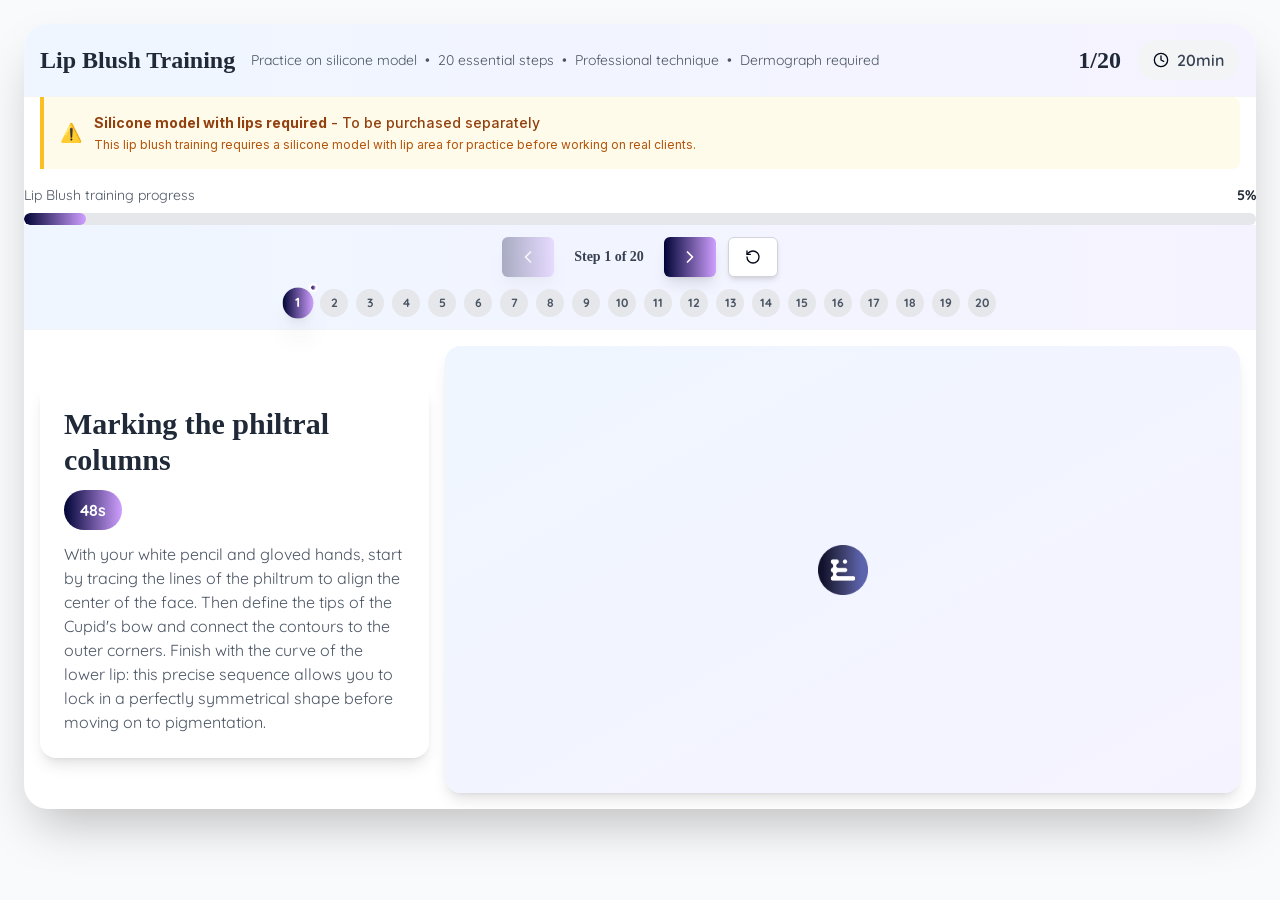
==== commit 27ef84cb: "deploy: 588424963f7655a7ed993c5c325adeb6e0c24271" ====
--- a/index.html
+++ b/index.html
@@ -1 +1 @@
-<!DOCTYPE html><html lang="en"><head><meta charSet="utf-8"/><meta name="viewport" content="width=device-width, initial-scale=1"/><link rel="preload" href="/_next/static/media/e4af272ccee01ff0-s.p.woff2" as="font" crossorigin="" type="font/woff2"/><link rel="stylesheet" href="/_next/static/css/73722c6b1a355d0b.css" data-precedence="next"/><link rel="preload" as="script" fetchPriority="low" href="/_next/static/chunks/webpack-371d1806992fc37c.js"/><script src="/_next/static/chunks/8bc8d761-1f9574afc9c856c7.js" async=""></script><script src="/_next/static/chunks/240-4ed3c83173c5999c.js" async=""></script><script src="/_next/static/chunks/main-app-00c7712822ae1631.js" async=""></script><script src="/_next/static/chunks/57-a1cb00b3a72c7ec3.js" async=""></script><script src="/_next/static/chunks/app/page-f130a366dc79b15b.js" async=""></script><title>Microneedling Interactive Guide</title><meta name="description" content="Interactive guide to microneedling process and benefits"/><meta name="generator" content="v0.app"/><meta name="next-size-adjust"/><link href="https://fonts.googleapis.com/css2?family=LT+Saeada:wght@400;700&amp;family=Quicksand:wght@300;400;500;600;700&amp;display=swap" rel="stylesheet"/><script src="/_next/static/chunks/polyfills-42372ed130431b0a.js" noModule=""></script></head><body class="__className_f367f3"><main class="flex min-h-screen flex-col items-center p-2 bg-gray-50"><div class="w-full max-w-7xl mx-auto p-2 md:p-4"><div class="relative bg-white rounded-3xl shadow-2xl overflow-hidden"><div class="bg-gradient-to-r from-blue-50 to-violet-50 p-4 border-b border-gray-100"><div class="flex flex-col sm:flex-row justify-between items-center gap-3 sm:gap-0"><div class="flex flex-col sm:flex-row items-center gap-2 sm:gap-4"><h1 class="text-xl sm:text-2xl font-bold font-saeada text-gray-800">Lip Blush Training</h1><div class="flex flex-wrap gap-2 text-sm font-quicksand text-gray-600"><span>Practice on silicone model</span><span class="hidden sm:inline">•</span><span>20 essential steps</span><span class="hidden sm:inline">•</span><span>Professional technique</span><span class="hidden sm:inline">•</span><span>Dermograph required</span></div></div><div class="flex items-center gap-3 sm:gap-4"><span class="text-xl sm:text-2xl font-bold font-saeada text-gray-800">1<!-- -->/<!-- -->20</span><div class="flex items-center gap-2 bg-gray-100 px-3 py-1 sm:px-4 sm:py-2 rounded-full"><svg xmlns="http://www.w3.org/2000/svg" width="14" height="14" viewBox="0 0 24 24" fill="none" stroke="currentColor" stroke-width="2" stroke-linecap="round" stroke-linejoin="round" class="lucide lucide-clock sm:w-4 sm:h-4"><circle cx="12" cy="12" r="10"></circle><polyline points="12 6 12 12 16 14"></polyline></svg><span class="text-sm sm:text-base font-semibold font-quicksand text-gray-700">20min</span></div></div></div></div><div class="mx-2 md:mx-4 mb-4"><div class="bg-amber-50 border-l-4 border-amber-400 p-4 rounded-r-lg"><div class="flex items-center"><div class="flex-shrink-0"><span class="text-amber-600 text-lg">⚠️</span></div><div class="ml-3"><p class="text-sm font-medium text-amber-800"><strong>Silicone model with lips required</strong> - To be purchased separately</p><p class="text-xs text-amber-700 mt-1">This lip blush training requires a silicone model with lip area for practice before working on real clients.</p></div></div></div></div><div class="mt-4"><div class="flex items-center justify-between mb-2"><span class="text-sm font-quicksand text-gray-600">Lip Blush training progress</span><span class="text-sm font-bold font-quicksand text-gray-800">5<!-- -->%</span></div><div class="w-full bg-gray-200 rounded-full h-3 overflow-hidden"><div class="h-full bg-gradient-to-r from-[#000435] to-[#CF9FFF] rounded-full" style="width:0px"></div></div></div><div class="px-2 md:px-4 py-3 bg-gradient-to-r from-blue-50 to-violet-50 border-b border-gray-100"><div class="flex justify-center items-center mb-3"><div class="flex items-center gap-2 sm:gap-3"><button class="inline-flex items-center justify-center whitespace-nowrap rounded-md font-medium ring-offset-white transition-colors focus-visible:outline-none focus-visible:ring-2 focus-visible:ring-slate-950 focus-visible:ring-offset-2 disabled:pointer-events-none dark:ring-offset-slate-950 dark:focus-visible:ring-slate-300 border border-slate-200 hover:bg-slate-100 hover:text-slate-900 dark:border-slate-800 dark:bg-slate-950 dark:hover:bg-slate-800 dark:hover:text-slate-50 h-10 px-3 py-2 sm:px-4 sm:py-3 bg-[#000435] bg-gradient-to-r from-[#000435] to-[#CF9FFF] text-white border-none hover:from-[#000435]/90 hover:to-[#CF9FFF]/90 disabled:cursor-not-allowed font-quicksand text-sm sm:text-base shadow-lg disabled:opacity-30" disabled=""><svg xmlns="http://www.w3.org/2000/svg" width="18" height="18" viewBox="0 0 24 24" fill="none" stroke="currentColor" stroke-width="2" stroke-linecap="round" stroke-linejoin="round" class="lucide lucide-chevron-left sm:w-5 sm:h-5"><path d="m15 18-6-6 6-6"></path></svg></button><span class="text-sm font-semibold font-saeada text-gray-700 px-2 hidden sm:block">Step <!-- -->1<!-- --> of <!-- -->20</span><button class="inline-flex items-center justify-center whitespace-nowrap rounded-md font-medium ring-offset-white transition-colors focus-visible:outline-none focus-visible:ring-2 focus-visible:ring-slate-950 focus-visible:ring-offset-2 disabled:pointer-events-none dark:ring-offset-slate-950 dark:focus-visible:ring-slate-300 border border-slate-200 hover:bg-slate-100 hover:text-slate-900 dark:border-slate-800 dark:bg-slate-950 dark:hover:bg-slate-800 dark:hover:text-slate-50 h-10 px-3 py-2 sm:px-4 sm:py-3 bg-[#000435] bg-gradient-to-r from-[#000435] to-[#CF9FFF] text-white border-none hover:from-[#000435]/90 hover:to-[#CF9FFF]/90 disabled:cursor-not-allowed font-quicksand text-sm sm:text-base shadow-lg disabled:opacity-30"><svg xmlns="http://www.w3.org/2000/svg" width="18" height="18" viewBox="0 0 24 24" fill="none" stroke="currentColor" stroke-width="2" stroke-linecap="round" stroke-linejoin="round" class="lucide lucide-chevron-right sm:w-5 sm:h-5"><path d="m9 18 6-6-6-6"></path></svg></button><button class="inline-flex items-center justify-center whitespace-nowrap rounded-md font-medium ring-offset-white transition-colors focus-visible:outline-none focus-visible:ring-2 focus-visible:ring-slate-950 focus-visible:ring-offset-2 disabled:pointer-events-none disabled:opacity-50 dark:ring-offset-slate-950 dark:focus-visible:ring-slate-300 border hover:text-slate-900 dark:border-slate-800 dark:bg-slate-950 dark:hover:bg-slate-800 dark:hover:text-slate-50 h-10 px-3 py-2 sm:px-4 sm:py-3 bg-white border-gray-300 hover:bg-gray-50 font-quicksand text-sm sm:text-base shadow-md"><svg xmlns="http://www.w3.org/2000/svg" width="16" height="16" viewBox="0 0 24 24" fill="none" stroke="currentColor" stroke-width="2" stroke-linecap="round" stroke-linejoin="round" class="lucide lucide-rotate-ccw sm:w-4 sm:h-4"><path d="M3 12a9 9 0 1 0 9-9 9.75 9.75 0 0 0-6.74 2.74L3 8"></path><path d="M3 3v5h5"></path></svg></button></div></div><div class="flex justify-center"><div class="flex gap-1 md:gap-2 flex-wrap justify-center max-w-full"><button class="relative w-6 h-6 md:w-7 md:h-7 rounded-full transition-all duration-300 flex items-center justify-center text-xs font-bold font-quicksand flex-shrink-0 bg-[#000435] bg-gradient-to-r from-[#000435] to-[#CF9FFF] text-white shadow-xl scale-110" tabindex="0"><span class="text-xs">1</span><div class="absolute -top-1 -right-1 bg-white rounded-full p-0.5 z-20 shadow-lg" style="transform:scale(0)"><div class="w-1 h-1 bg-gradient-to-r from-[#000435] to-[#CF9FFF] rounded-full animate-pulse"></div></div></button><button class="relative w-6 h-6 md:w-7 md:h-7 rounded-full transition-all duration-300 flex items-center justify-center text-xs font-bold font-quicksand flex-shrink-0 bg-gray-200 text-gray-600 hover:bg-gray-300" tabindex="0"><span class="text-xs">2</span></button><button class="relative w-6 h-6 md:w-7 md:h-7 rounded-full transition-all duration-300 flex items-center justify-center text-xs font-bold font-quicksand flex-shrink-0 bg-gray-200 text-gray-600 hover:bg-gray-300" tabindex="0"><span class="text-xs">3</span></button><button class="relative w-6 h-6 md:w-7 md:h-7 rounded-full transition-all duration-300 flex items-center justify-center text-xs font-bold font-quicksand flex-shrink-0 bg-gray-200 text-gray-600 hover:bg-gray-300" tabindex="0"><span class="text-xs">4</span></button><button class="relative w-6 h-6 md:w-7 md:h-7 rounded-full transition-all duration-300 flex items-center justify-center text-xs font-bold font-quicksand flex-shrink-0 bg-gray-200 text-gray-600 hover:bg-gray-300" tabindex="0"><span class="text-xs">5</span></button><button class="relative w-6 h-6 md:w-7 md:h-7 rounded-full transition-all duration-300 flex items-center justify-center text-xs font-bold font-quicksand flex-shrink-0 bg-gray-200 text-gray-600 hover:bg-gray-300" tabindex="0"><span class="text-xs">6</span></button><button class="relative w-6 h-6 md:w-7 md:h-7 rounded-full transition-all duration-300 flex items-center justify-center text-xs font-bold font-quicksand flex-shrink-0 bg-gray-200 text-gray-600 hover:bg-gray-300" tabindex="0"><span class="text-xs">7</span></button><button class="relative w-6 h-6 md:w-7 md:h-7 rounded-full transition-all duration-300 flex items-center justify-center text-xs font-bold font-quicksand flex-shrink-0 bg-gray-200 text-gray-600 hover:bg-gray-300" tabindex="0"><span class="text-xs">8</span></button><button class="relative w-6 h-6 md:w-7 md:h-7 rounded-full transition-all duration-300 flex items-center justify-center text-xs font-bold font-quicksand flex-shrink-0 bg-gray-200 text-gray-600 hover:bg-gray-300" tabindex="0"><span class="text-xs">9</span></button><button class="relative w-6 h-6 md:w-7 md:h-7 rounded-full transition-all duration-300 flex items-center justify-center text-xs font-bold font-quicksand flex-shrink-0 bg-gray-200 text-gray-600 hover:bg-gray-300" tabindex="0"><span class="text-xs">10</span></button><button class="relative w-6 h-6 md:w-7 md:h-7 rounded-full transition-all duration-300 flex items-center justify-center text-xs font-bold font-quicksand flex-shrink-0 bg-gray-200 text-gray-600 hover:bg-gray-300" tabindex="0"><span class="text-xs">11</span></button><button class="relative w-6 h-6 md:w-7 md:h-7 rounded-full transition-all duration-300 flex items-center justify-center text-xs font-bold font-quicksand flex-shrink-0 bg-gray-200 text-gray-600 hover:bg-gray-300" tabindex="0"><span class="text-xs">12</span></button><button class="relative w-6 h-6 md:w-7 md:h-7 rounded-full transition-all duration-300 flex items-center justify-center text-xs font-bold font-quicksand flex-shrink-0 bg-gray-200 text-gray-600 hover:bg-gray-300" tabindex="0"><span class="text-xs">13</span></button><button class="relative w-6 h-6 md:w-7 md:h-7 rounded-full transition-all duration-300 flex items-center justify-center text-xs font-bold font-quicksand flex-shrink-0 bg-gray-200 text-gray-600 hover:bg-gray-300" tabindex="0"><span class="text-xs">14</span></button><button class="relative w-6 h-6 md:w-7 md:h-7 rounded-full transition-all duration-300 flex items-center justify-center text-xs font-bold font-quicksand flex-shrink-0 bg-gray-200 text-gray-600 hover:bg-gray-300" tabindex="0"><span class="text-xs">15</span></button><button class="relative w-6 h-6 md:w-7 md:h-7 rounded-full transition-all duration-300 flex items-center justify-center text-xs font-bold font-quicksand flex-shrink-0 bg-gray-200 text-gray-600 hover:bg-gray-300" tabindex="0"><span class="text-xs">16</span></button><button class="relative w-6 h-6 md:w-7 md:h-7 rounded-full transition-all duration-300 flex items-center justify-center text-xs font-bold font-quicksand flex-shrink-0 bg-gray-200 text-gray-600 hover:bg-gray-300" tabindex="0"><span class="text-xs">17</span></button><button class="relative w-6 h-6 md:w-7 md:h-7 rounded-full transition-all duration-300 flex items-center justify-center text-xs font-bold font-quicksand flex-shrink-0 bg-gray-200 text-gray-600 hover:bg-gray-300" tabindex="0"><span class="text-xs">18</span></button><button class="relative w-6 h-6 md:w-7 md:h-7 rounded-full transition-all duration-300 flex items-center justify-center text-xs font-bold font-quicksand flex-shrink-0 bg-gray-200 text-gray-600 hover:bg-gray-300" tabindex="0"><span class="text-xs">19</span></button><button class="relative w-6 h-6 md:w-7 md:h-7 rounded-full transition-all duration-300 flex items-center justify-center text-xs font-bold font-quicksand flex-shrink-0 bg-gray-200 text-gray-600 hover:bg-gray-300" tabindex="0"><span class="text-xs">20</span></button></div></div></div><div class="grid grid-cols-1 md:grid-cols-12 gap-4 p-2 md:p-4"><div class="md:col-span-4 hidden md:flex flex-col justify-center"><div class="bg-white rounded-2xl p-4 md:p-6 shadow-lg" style="opacity:0;transform:translateX(-20px)"><h2 class="text-2xl md:text-3xl font-bold font-saeada text-gray-800 mb-2 md:mb-3 text-center md:text-left">Marking the philtral columns</h2><div class="flex justify-center md:justify-start mb-3"><span class="inline-block px-3 py-1 md:px-4 md:py-2 bg-[#000435] bg-gradient-to-r from-[#000435] to-[#CF9FFF] text-white rounded-full text-sm md:text-base font-bold font-quicksand">48s</span></div><p class="text-sm md:text-base font-quicksand text-gray-600 leading-relaxed text-center md:text-left">With your white pencil and gloved hands, start by tracing the lines of the philtrum to align the center of the face. Then define the tips of the Cupid&#x27;s bow and connect the contours to the outer corners. Finish with the curve of the lower lip: this precise sequence allows you to lock in a perfectly symmetrical shape before moving on to pigmentation.</p></div></div><div class="md:col-span-8 order-first md:order-none"><div class="relative"><div class="relative w-full aspect-video bg-gradient-to-br from-blue-50 to-violet-50 rounded-2xl overflow-hidden shadow-lg" style="opacity:0;transform:scale(0.95)"><div class="relative w-full h-full"><iframe class="w-full h-full" src="https://player.vimeo.com/video/1155571172?h=7f2b0a4b63&amp;badge=0&amp;autopause=0&amp;player_id=0&amp;app_id=58479&amp;autoplay=1&amp;loop=1&amp;controls=0" frameBorder="0" allow="autoplay; fullscreen; picture-in-picture; clipboard-write; encrypted-media; web-share" allowFullScreen="" loading="eager"></iframe><div class="loading-spinner absolute inset-0 flex items-center justify-center bg-gradient-to-br from-blue-50 to-violet-50"><img alt="Loading..." loading="lazy" width="50" height="50" decoding="async" data-nimg="1" class="animate-spin" style="color:transparent" src="/loading-spinner.png"/></div></div></div></div></div></div></div></div></main><script src="/_next/static/chunks/webpack-371d1806992fc37c.js" async=""></script><script>(self.__next_f=self.__next_f||[]).push([0]);self.__next_f.push([2,null])</script><script>self.__next_f.push([1,"1:HL[\"/_next/static/media/e4af272ccee01ff0-s.p.woff2\",\"font\",{\"crossOrigin\":\"\",\"type\":\"font/woff2\"}]\n2:HL[\"/_next/static/css/73722c6b1a355d0b.css\",\"style\"]\n"])</script><script>self.__next_f.push([1,"3:I[7266,[],\"\"]\n5:I[4213,[\"57\",\"static/chunks/57-a1cb00b3a72c7ec3.js\",\"931\",\"static/chunks/app/page-f130a366dc79b15b.js\"],\"default\"]\n6:I[2110,[],\"\"]\n7:I[4718,[],\"\"]\n9:I[4735,[],\"\"]\na:[]\n"])</script><script>self.__next_f.push([1,"0:[\"$\",\"$L3\",null,{\"buildId\":\"63m5--Q2Zdy241Q-sezcM\",\"assetPrefix\":\"\",\"urlParts\":[\"\",\"\"],\"initialTree\":[\"\",{\"children\":[\"__PAGE__\",{}]},\"$undefined\",\"$undefined\",true],\"initialSeedData\":[\"\",{\"children\":[\"__PAGE__\",{},[[\"$L4\",[\"$\",\"main\",null,{\"className\":\"flex min-h-screen flex-col items-center p-2 bg-gray-50\",\"children\":[\"$\",\"$L5\",null,{}]}],null],null],null]},[[[[\"$\",\"link\",\"0\",{\"rel\":\"stylesheet\",\"href\":\"/_next/static/css/73722c6b1a355d0b.css\",\"precedence\":\"next\",\"crossOrigin\":\"$undefined\"}]],[\"$\",\"html\",null,{\"lang\":\"en\",\"children\":[[\"$\",\"head\",null,{\"children\":[false,[\"$\",\"link\",null,{\"href\":\"https://fonts.googleapis.com/css2?family=LT+Saeada:wght@400;700\u0026family=Quicksand:wght@300;400;500;600;700\u0026display=swap\",\"rel\":\"stylesheet\"}]]}],[\"$\",\"body\",null,{\"className\":\"__className_f367f3\",\"children\":[\"$\",\"$L6\",null,{\"parallelRouterKey\":\"children\",\"segmentPath\":[\"children\"],\"error\":\"$undefined\",\"errorStyles\":\"$undefined\",\"errorScripts\":\"$undefined\",\"template\":[\"$\",\"$L7\",null,{}],\"templateStyles\":\"$undefined\",\"templateScripts\":\"$undefined\",\"notFound\":[[\"$\",\"title\",null,{\"children\":\"404: This page could not be found.\"}],[\"$\",\"div\",null,{\"style\":{\"fontFamily\":\"system-ui,\\\"Segoe UI\\\",Roboto,Helvetica,Arial,sans-serif,\\\"Apple Color Emoji\\\",\\\"Segoe UI Emoji\\\"\",\"height\":\"100vh\",\"textAlign\":\"center\",\"display\":\"flex\",\"flexDirection\":\"column\",\"alignItems\":\"center\",\"justifyContent\":\"center\"},\"children\":[\"$\",\"div\",null,{\"children\":[[\"$\",\"style\",null,{\"dangerouslySetInnerHTML\":{\"__html\":\"body{color:#000;background:#fff;margin:0}.next-error-h1{border-right:1px solid rgba(0,0,0,.3)}@media (prefers-color-scheme:dark){body{color:#fff;background:#000}.next-error-h1{border-right:1px solid rgba(255,255,255,.3)}}\"}}],[\"$\",\"h1\",null,{\"className\":\"next-error-h1\",\"style\":{\"display\":\"inline-block\",\"margin\":\"0 20px 0 0\",\"padding\":\"0 23px 0 0\",\"fontSize\":24,\"fontWeight\":500,\"verticalAlign\":\"top\",\"lineHeight\":\"49px\"},\"children\":\"404\"}],[\"$\",\"div\",null,{\"style\":{\"display\":\"inline-block\"},\"children\":[\"$\",\"h2\",null,{\"style\":{\"fontSize\":14,\"fontWeight\":400,\"lineHeight\":\"49px\",\"margin\":0},\"children\":\"This page could not be found.\"}]}]]}]}]],\"notFoundStyles\":[]}]}]]}]],null],null],\"couldBeIntercepted\":false,\"initialHead\":[null,\"$L8\"],\"globalErrorComponent\":\"$9\",\"missingSlots\":\"$Wa\"}]\n"])</script><script>self.__next_f.push([1,"8:[[\"$\",\"meta\",\"0\",{\"name\":\"viewport\",\"content\":\"width=device-width, initial-scale=1\"}],[\"$\",\"meta\",\"1\",{\"charSet\":\"utf-8\"}],[\"$\",\"title\",\"2\",{\"children\":\"Microneedling Interactive Guide\"}],[\"$\",\"meta\",\"3\",{\"name\":\"description\",\"content\":\"Interactive guide to microneedling process and benefits\"}],[\"$\",\"meta\",\"4\",{\"name\":\"generator\",\"content\":\"v0.app\"}],[\"$\",\"meta\",\"5\",{\"name\":\"next-size-adjust\"}]]\n4:null\n"])</script></body></html>+<!DOCTYPE html><html lang="en"><head><meta charSet="utf-8"/><meta name="viewport" content="width=device-width, initial-scale=1"/><link rel="preload" href="/_next/static/media/e4af272ccee01ff0-s.p.woff2" as="font" crossorigin="" type="font/woff2"/><link rel="stylesheet" href="/_next/static/css/73722c6b1a355d0b.css" data-precedence="next"/><link rel="preload" as="script" fetchPriority="low" href="/_next/static/chunks/webpack-371d1806992fc37c.js"/><script src="/_next/static/chunks/8bc8d761-1f9574afc9c856c7.js" async=""></script><script src="/_next/static/chunks/240-4ed3c83173c5999c.js" async=""></script><script src="/_next/static/chunks/main-app-00c7712822ae1631.js" async=""></script><script src="/_next/static/chunks/57-a1cb00b3a72c7ec3.js" async=""></script><script src="/_next/static/chunks/app/page-f130a366dc79b15b.js" async=""></script><title>Microneedling Interactive Guide</title><meta name="description" content="Interactive guide to microneedling process and benefits"/><meta name="generator" content="v0.app"/><meta name="next-size-adjust"/><link href="https://fonts.googleapis.com/css2?family=LT+Saeada:wght@400;700&amp;family=Quicksand:wght@300;400;500;600;700&amp;display=swap" rel="stylesheet"/><script src="/_next/static/chunks/polyfills-42372ed130431b0a.js" noModule=""></script></head><body class="__className_f367f3"><main class="flex min-h-screen flex-col items-center p-2 bg-gray-50"><div class="w-full max-w-7xl mx-auto p-2 md:p-4"><div class="relative bg-white rounded-3xl shadow-2xl overflow-hidden"><div class="bg-gradient-to-r from-blue-50 to-violet-50 p-4 border-b border-gray-100"><div class="flex flex-col sm:flex-row justify-between items-center gap-3 sm:gap-0"><div class="flex flex-col sm:flex-row items-center gap-2 sm:gap-4"><h1 class="text-xl sm:text-2xl font-bold font-saeada text-gray-800">Lip Blush Training</h1><div class="flex flex-wrap gap-2 text-sm font-quicksand text-gray-600"><span>Practice on silicone model</span><span class="hidden sm:inline">•</span><span>20 essential steps</span><span class="hidden sm:inline">•</span><span>Professional technique</span><span class="hidden sm:inline">•</span><span>Dermograph required</span></div></div><div class="flex items-center gap-3 sm:gap-4"><span class="text-xl sm:text-2xl font-bold font-saeada text-gray-800">1<!-- -->/<!-- -->20</span><div class="flex items-center gap-2 bg-gray-100 px-3 py-1 sm:px-4 sm:py-2 rounded-full"><svg xmlns="http://www.w3.org/2000/svg" width="14" height="14" viewBox="0 0 24 24" fill="none" stroke="currentColor" stroke-width="2" stroke-linecap="round" stroke-linejoin="round" class="lucide lucide-clock sm:w-4 sm:h-4"><circle cx="12" cy="12" r="10"></circle><polyline points="12 6 12 12 16 14"></polyline></svg><span class="text-sm sm:text-base font-semibold font-quicksand text-gray-700">20min</span></div></div></div></div><div class="mx-2 md:mx-4 mb-4"><div class="bg-amber-50 border-l-4 border-amber-400 p-4 rounded-r-lg"><div class="flex items-center"><div class="flex-shrink-0"><span class="text-amber-600 text-lg">⚠️</span></div><div class="ml-3"><p class="text-sm font-medium text-amber-800"><strong>Silicone model with lips required</strong> - To be purchased separately</p><p class="text-xs text-amber-700 mt-1">This lip blush training requires a silicone model with lip area for practice before working on real clients.</p></div></div></div></div><div class="mt-4"><div class="flex items-center justify-between mb-2"><span class="text-sm font-quicksand text-gray-600">Lip Blush training progress</span><span class="text-sm font-bold font-quicksand text-gray-800">5<!-- -->%</span></div><div class="w-full bg-gray-200 rounded-full h-3 overflow-hidden"><div class="h-full bg-gradient-to-r from-[#000435] to-[#CF9FFF] rounded-full" style="width:0px"></div></div></div><div class="px-2 md:px-4 py-3 bg-gradient-to-r from-blue-50 to-violet-50 border-b border-gray-100"><div class="flex justify-center items-center mb-3"><div class="flex items-center gap-2 sm:gap-3"><button class="inline-flex items-center justify-center whitespace-nowrap rounded-md font-medium ring-offset-white transition-colors focus-visible:outline-none focus-visible:ring-2 focus-visible:ring-slate-950 focus-visible:ring-offset-2 disabled:pointer-events-none dark:ring-offset-slate-950 dark:focus-visible:ring-slate-300 border border-slate-200 hover:bg-slate-100 hover:text-slate-900 dark:border-slate-800 dark:bg-slate-950 dark:hover:bg-slate-800 dark:hover:text-slate-50 h-10 px-3 py-2 sm:px-4 sm:py-3 bg-[#000435] bg-gradient-to-r from-[#000435] to-[#CF9FFF] text-white border-none hover:from-[#000435]/90 hover:to-[#CF9FFF]/90 disabled:cursor-not-allowed font-quicksand text-sm sm:text-base shadow-lg disabled:opacity-30" disabled=""><svg xmlns="http://www.w3.org/2000/svg" width="18" height="18" viewBox="0 0 24 24" fill="none" stroke="currentColor" stroke-width="2" stroke-linecap="round" stroke-linejoin="round" class="lucide lucide-chevron-left sm:w-5 sm:h-5"><path d="m15 18-6-6 6-6"></path></svg></button><span class="text-sm font-semibold font-saeada text-gray-700 px-2 hidden sm:block">Step <!-- -->1<!-- --> of <!-- -->20</span><button class="inline-flex items-center justify-center whitespace-nowrap rounded-md font-medium ring-offset-white transition-colors focus-visible:outline-none focus-visible:ring-2 focus-visible:ring-slate-950 focus-visible:ring-offset-2 disabled:pointer-events-none dark:ring-offset-slate-950 dark:focus-visible:ring-slate-300 border border-slate-200 hover:bg-slate-100 hover:text-slate-900 dark:border-slate-800 dark:bg-slate-950 dark:hover:bg-slate-800 dark:hover:text-slate-50 h-10 px-3 py-2 sm:px-4 sm:py-3 bg-[#000435] bg-gradient-to-r from-[#000435] to-[#CF9FFF] text-white border-none hover:from-[#000435]/90 hover:to-[#CF9FFF]/90 disabled:cursor-not-allowed font-quicksand text-sm sm:text-base shadow-lg disabled:opacity-30"><svg xmlns="http://www.w3.org/2000/svg" width="18" height="18" viewBox="0 0 24 24" fill="none" stroke="currentColor" stroke-width="2" stroke-linecap="round" stroke-linejoin="round" class="lucide lucide-chevron-right sm:w-5 sm:h-5"><path d="m9 18 6-6-6-6"></path></svg></button><button class="inline-flex items-center justify-center whitespace-nowrap rounded-md font-medium ring-offset-white transition-colors focus-visible:outline-none focus-visible:ring-2 focus-visible:ring-slate-950 focus-visible:ring-offset-2 disabled:pointer-events-none disabled:opacity-50 dark:ring-offset-slate-950 dark:focus-visible:ring-slate-300 border hover:text-slate-900 dark:border-slate-800 dark:bg-slate-950 dark:hover:bg-slate-800 dark:hover:text-slate-50 h-10 px-3 py-2 sm:px-4 sm:py-3 bg-white border-gray-300 hover:bg-gray-50 font-quicksand text-sm sm:text-base shadow-md"><svg xmlns="http://www.w3.org/2000/svg" width="16" height="16" viewBox="0 0 24 24" fill="none" stroke="currentColor" stroke-width="2" stroke-linecap="round" stroke-linejoin="round" class="lucide lucide-rotate-ccw sm:w-4 sm:h-4"><path d="M3 12a9 9 0 1 0 9-9 9.75 9.75 0 0 0-6.74 2.74L3 8"></path><path d="M3 3v5h5"></path></svg></button></div></div><div class="flex justify-center"><div class="flex gap-1 md:gap-2 flex-wrap justify-center max-w-full"><button class="relative w-6 h-6 md:w-7 md:h-7 rounded-full transition-all duration-300 flex items-center justify-center text-xs font-bold font-quicksand flex-shrink-0 bg-[#000435] bg-gradient-to-r from-[#000435] to-[#CF9FFF] text-white shadow-xl scale-110" tabindex="0"><span class="text-xs">1</span><div class="absolute -top-1 -right-1 bg-white rounded-full p-0.5 z-20 shadow-lg" style="transform:scale(0)"><div class="w-1 h-1 bg-gradient-to-r from-[#000435] to-[#CF9FFF] rounded-full animate-pulse"></div></div></button><button class="relative w-6 h-6 md:w-7 md:h-7 rounded-full transition-all duration-300 flex items-center justify-center text-xs font-bold font-quicksand flex-shrink-0 bg-gray-200 text-gray-600 hover:bg-gray-300" tabindex="0"><span class="text-xs">2</span></button><button class="relative w-6 h-6 md:w-7 md:h-7 rounded-full transition-all duration-300 flex items-center justify-center text-xs font-bold font-quicksand flex-shrink-0 bg-gray-200 text-gray-600 hover:bg-gray-300" tabindex="0"><span class="text-xs">3</span></button><button class="relative w-6 h-6 md:w-7 md:h-7 rounded-full transition-all duration-300 flex items-center justify-center text-xs font-bold font-quicksand flex-shrink-0 bg-gray-200 text-gray-600 hover:bg-gray-300" tabindex="0"><span class="text-xs">4</span></button><button class="relative w-6 h-6 md:w-7 md:h-7 rounded-full transition-all duration-300 flex items-center justify-center text-xs font-bold font-quicksand flex-shrink-0 bg-gray-200 text-gray-600 hover:bg-gray-300" tabindex="0"><span class="text-xs">5</span></button><button class="relative w-6 h-6 md:w-7 md:h-7 rounded-full transition-all duration-300 flex items-center justify-center text-xs font-bold font-quicksand flex-shrink-0 bg-gray-200 text-gray-600 hover:bg-gray-300" tabindex="0"><span class="text-xs">6</span></button><button class="relative w-6 h-6 md:w-7 md:h-7 rounded-full transition-all duration-300 flex items-center justify-center text-xs font-bold font-quicksand flex-shrink-0 bg-gray-200 text-gray-600 hover:bg-gray-300" tabindex="0"><span class="text-xs">7</span></button><button class="relative w-6 h-6 md:w-7 md:h-7 rounded-full transition-all duration-300 flex items-center justify-center text-xs font-bold font-quicksand flex-shrink-0 bg-gray-200 text-gray-600 hover:bg-gray-300" tabindex="0"><span class="text-xs">8</span></button><button class="relative w-6 h-6 md:w-7 md:h-7 rounded-full transition-all duration-300 flex items-center justify-center text-xs font-bold font-quicksand flex-shrink-0 bg-gray-200 text-gray-600 hover:bg-gray-300" tabindex="0"><span class="text-xs">9</span></button><button class="relative w-6 h-6 md:w-7 md:h-7 rounded-full transition-all duration-300 flex items-center justify-center text-xs font-bold font-quicksand flex-shrink-0 bg-gray-200 text-gray-600 hover:bg-gray-300" tabindex="0"><span class="text-xs">10</span></button><button class="relative w-6 h-6 md:w-7 md:h-7 rounded-full transition-all duration-300 flex items-center justify-center text-xs font-bold font-quicksand flex-shrink-0 bg-gray-200 text-gray-600 hover:bg-gray-300" tabindex="0"><span class="text-xs">11</span></button><button class="relative w-6 h-6 md:w-7 md:h-7 rounded-full transition-all duration-300 flex items-center justify-center text-xs font-bold font-quicksand flex-shrink-0 bg-gray-200 text-gray-600 hover:bg-gray-300" tabindex="0"><span class="text-xs">12</span></button><button class="relative w-6 h-6 md:w-7 md:h-7 rounded-full transition-all duration-300 flex items-center justify-center text-xs font-bold font-quicksand flex-shrink-0 bg-gray-200 text-gray-600 hover:bg-gray-300" tabindex="0"><span class="text-xs">13</span></button><button class="relative w-6 h-6 md:w-7 md:h-7 rounded-full transition-all duration-300 flex items-center justify-center text-xs font-bold font-quicksand flex-shrink-0 bg-gray-200 text-gray-600 hover:bg-gray-300" tabindex="0"><span class="text-xs">14</span></button><button class="relative w-6 h-6 md:w-7 md:h-7 rounded-full transition-all duration-300 flex items-center justify-center text-xs font-bold font-quicksand flex-shrink-0 bg-gray-200 text-gray-600 hover:bg-gray-300" tabindex="0"><span class="text-xs">15</span></button><button class="relative w-6 h-6 md:w-7 md:h-7 rounded-full transition-all duration-300 flex items-center justify-center text-xs font-bold font-quicksand flex-shrink-0 bg-gray-200 text-gray-600 hover:bg-gray-300" tabindex="0"><span class="text-xs">16</span></button><button class="relative w-6 h-6 md:w-7 md:h-7 rounded-full transition-all duration-300 flex items-center justify-center text-xs font-bold font-quicksand flex-shrink-0 bg-gray-200 text-gray-600 hover:bg-gray-300" tabindex="0"><span class="text-xs">17</span></button><button class="relative w-6 h-6 md:w-7 md:h-7 rounded-full transition-all duration-300 flex items-center justify-center text-xs font-bold font-quicksand flex-shrink-0 bg-gray-200 text-gray-600 hover:bg-gray-300" tabindex="0"><span class="text-xs">18</span></button><button class="relative w-6 h-6 md:w-7 md:h-7 rounded-full transition-all duration-300 flex items-center justify-center text-xs font-bold font-quicksand flex-shrink-0 bg-gray-200 text-gray-600 hover:bg-gray-300" tabindex="0"><span class="text-xs">19</span></button><button class="relative w-6 h-6 md:w-7 md:h-7 rounded-full transition-all duration-300 flex items-center justify-center text-xs font-bold font-quicksand flex-shrink-0 bg-gray-200 text-gray-600 hover:bg-gray-300" tabindex="0"><span class="text-xs">20</span></button></div></div></div><div class="grid grid-cols-1 md:grid-cols-12 gap-4 p-2 md:p-4"><div class="md:col-span-4 hidden md:flex flex-col justify-center"><div class="bg-white rounded-2xl p-4 md:p-6 shadow-lg" style="opacity:0;transform:translateX(-20px)"><h2 class="text-2xl md:text-3xl font-bold font-saeada text-gray-800 mb-2 md:mb-3 text-center md:text-left">Marking the philtral columns</h2><div class="flex justify-center md:justify-start mb-3"><span class="inline-block px-3 py-1 md:px-4 md:py-2 bg-[#000435] bg-gradient-to-r from-[#000435] to-[#CF9FFF] text-white rounded-full text-sm md:text-base font-bold font-quicksand">48s</span></div><p class="text-sm md:text-base font-quicksand text-gray-600 leading-relaxed text-center md:text-left">With your white pencil and gloved hands, start by tracing the lines of the philtrum to align the center of the face. Then define the tips of the Cupid&#x27;s bow and connect the contours to the outer corners. Finish with the curve of the lower lip: this precise sequence allows you to lock in a perfectly symmetrical shape before moving on to pigmentation.</p></div></div><div class="md:col-span-8 order-first md:order-none"><div class="relative"><div class="relative w-full aspect-video bg-gradient-to-br from-blue-50 to-violet-50 rounded-2xl overflow-hidden shadow-lg" style="opacity:0;transform:scale(0.95)"><div class="relative w-full h-full"><iframe class="w-full h-full" src="https://player.vimeo.com/video/1155571172?h=7f2b0a4b63&amp;badge=0&amp;autopause=0&amp;player_id=0&amp;app_id=58479&amp;autoplay=1&amp;loop=1&amp;controls=0" frameBorder="0" allow="autoplay; fullscreen; picture-in-picture; clipboard-write; encrypted-media; web-share" allowFullScreen="" loading="eager"></iframe><div class="loading-spinner absolute inset-0 flex items-center justify-center bg-gradient-to-br from-blue-50 to-violet-50"><img alt="Loading..." loading="lazy" width="50" height="50" decoding="async" data-nimg="1" class="animate-spin" style="color:transparent" src="/loading-spinner.png"/></div></div></div></div></div></div></div></div></main><script src="/_next/static/chunks/webpack-371d1806992fc37c.js" async=""></script><script>(self.__next_f=self.__next_f||[]).push([0]);self.__next_f.push([2,null])</script><script>self.__next_f.push([1,"1:HL[\"/_next/static/media/e4af272ccee01ff0-s.p.woff2\",\"font\",{\"crossOrigin\":\"\",\"type\":\"font/woff2\"}]\n2:HL[\"/_next/static/css/73722c6b1a355d0b.css\",\"style\"]\n"])</script><script>self.__next_f.push([1,"3:I[7266,[],\"\"]\n5:I[4213,[\"57\",\"static/chunks/57-a1cb00b3a72c7ec3.js\",\"931\",\"static/chunks/app/page-f130a366dc79b15b.js\"],\"default\"]\n6:I[2110,[],\"\"]\n7:I[4718,[],\"\"]\n9:I[4735,[],\"\"]\na:[]\n"])</script><script>self.__next_f.push([1,"0:[\"$\",\"$L3\",null,{\"buildId\":\"8G-RnhJahTr_9tEs6VPB1\",\"assetPrefix\":\"\",\"urlParts\":[\"\",\"\"],\"initialTree\":[\"\",{\"children\":[\"__PAGE__\",{}]},\"$undefined\",\"$undefined\",true],\"initialSeedData\":[\"\",{\"children\":[\"__PAGE__\",{},[[\"$L4\",[\"$\",\"main\",null,{\"className\":\"flex min-h-screen flex-col items-center p-2 bg-gray-50\",\"children\":[\"$\",\"$L5\",null,{}]}],null],null],null]},[[[[\"$\",\"link\",\"0\",{\"rel\":\"stylesheet\",\"href\":\"/_next/static/css/73722c6b1a355d0b.css\",\"precedence\":\"next\",\"crossOrigin\":\"$undefined\"}]],[\"$\",\"html\",null,{\"lang\":\"en\",\"children\":[[\"$\",\"head\",null,{\"children\":[false,[\"$\",\"link\",null,{\"href\":\"https://fonts.googleapis.com/css2?family=LT+Saeada:wght@400;700\u0026family=Quicksand:wght@300;400;500;600;700\u0026display=swap\",\"rel\":\"stylesheet\"}]]}],[\"$\",\"body\",null,{\"className\":\"__className_f367f3\",\"children\":[\"$\",\"$L6\",null,{\"parallelRouterKey\":\"children\",\"segmentPath\":[\"children\"],\"error\":\"$undefined\",\"errorStyles\":\"$undefined\",\"errorScripts\":\"$undefined\",\"template\":[\"$\",\"$L7\",null,{}],\"templateStyles\":\"$undefined\",\"templateScripts\":\"$undefined\",\"notFound\":[[\"$\",\"title\",null,{\"children\":\"404: This page could not be found.\"}],[\"$\",\"div\",null,{\"style\":{\"fontFamily\":\"system-ui,\\\"Segoe UI\\\",Roboto,Helvetica,Arial,sans-serif,\\\"Apple Color Emoji\\\",\\\"Segoe UI Emoji\\\"\",\"height\":\"100vh\",\"textAlign\":\"center\",\"display\":\"flex\",\"flexDirection\":\"column\",\"alignItems\":\"center\",\"justifyContent\":\"center\"},\"children\":[\"$\",\"div\",null,{\"children\":[[\"$\",\"style\",null,{\"dangerouslySetInnerHTML\":{\"__html\":\"body{color:#000;background:#fff;margin:0}.next-error-h1{border-right:1px solid rgba(0,0,0,.3)}@media (prefers-color-scheme:dark){body{color:#fff;background:#000}.next-error-h1{border-right:1px solid rgba(255,255,255,.3)}}\"}}],[\"$\",\"h1\",null,{\"className\":\"next-error-h1\",\"style\":{\"display\":\"inline-block\",\"margin\":\"0 20px 0 0\",\"padding\":\"0 23px 0 0\",\"fontSize\":24,\"fontWeight\":500,\"verticalAlign\":\"top\",\"lineHeight\":\"49px\"},\"children\":\"404\"}],[\"$\",\"div\",null,{\"style\":{\"display\":\"inline-block\"},\"children\":[\"$\",\"h2\",null,{\"style\":{\"fontSize\":14,\"fontWeight\":400,\"lineHeight\":\"49px\",\"margin\":0},\"children\":\"This page could not be found.\"}]}]]}]}]],\"notFoundStyles\":[]}]}]]}]],null],null],\"couldBeIntercepted\":false,\"initialHead\":[null,\"$L8\"],\"globalErrorComponent\":\"$9\",\"missingSlots\":\"$Wa\"}]\n"])</script><script>self.__next_f.push([1,"8:[[\"$\",\"meta\",\"0\",{\"name\":\"viewport\",\"content\":\"width=device-width, initial-scale=1\"}],[\"$\",\"meta\",\"1\",{\"charSet\":\"utf-8\"}],[\"$\",\"title\",\"2\",{\"children\":\"Microneedling Interactive Guide\"}],[\"$\",\"meta\",\"3\",{\"name\":\"description\",\"content\":\"Interactive guide to microneedling process and benefits\"}],[\"$\",\"meta\",\"4\",{\"name\":\"generator\",\"content\":\"v0.app\"}],[\"$\",\"meta\",\"5\",{\"name\":\"next-size-adjust\"}]]\n4:null\n"])</script></body></html>
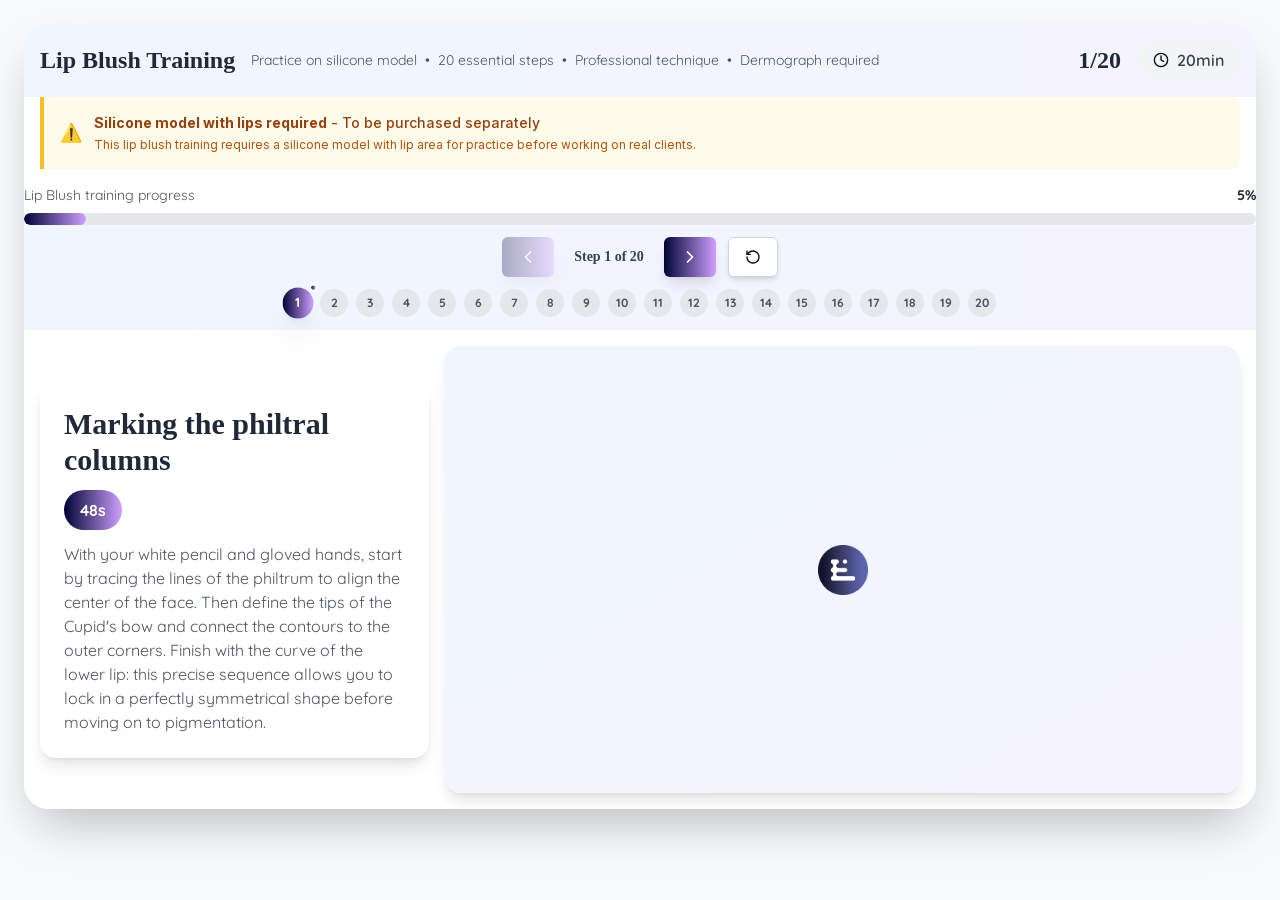
==== commit bf07c0ca: "deploy: 9130227a3a9df9073dd5d87c639e41dd8d558983" ====
--- a/index.html
+++ b/index.html
@@ -1 +1 @@
-<!DOCTYPE html><html lang="en"><head><meta charSet="utf-8"/><meta name="viewport" content="width=device-width, initial-scale=1"/><link rel="preload" href="/_next/static/media/e4af272ccee01ff0-s.p.woff2" as="font" crossorigin="" type="font/woff2"/><link rel="stylesheet" href="/_next/static/css/73722c6b1a355d0b.css" data-precedence="next"/><link rel="preload" as="script" fetchPriority="low" href="/_next/static/chunks/webpack-371d1806992fc37c.js"/><script src="/_next/static/chunks/8bc8d761-1f9574afc9c856c7.js" async=""></script><script src="/_next/static/chunks/240-4ed3c83173c5999c.js" async=""></script><script src="/_next/static/chunks/main-app-00c7712822ae1631.js" async=""></script><script src="/_next/static/chunks/57-a1cb00b3a72c7ec3.js" async=""></script><script src="/_next/static/chunks/app/page-f130a366dc79b15b.js" async=""></script><title>Microneedling Interactive Guide</title><meta name="description" content="Interactive guide to microneedling process and benefits"/><meta name="generator" content="v0.app"/><meta name="next-size-adjust"/><link href="https://fonts.googleapis.com/css2?family=LT+Saeada:wght@400;700&amp;family=Quicksand:wght@300;400;500;600;700&amp;display=swap" rel="stylesheet"/><script src="/_next/static/chunks/polyfills-42372ed130431b0a.js" noModule=""></script></head><body class="__className_f367f3"><main class="flex min-h-screen flex-col items-center p-2 bg-gray-50"><div class="w-full max-w-7xl mx-auto p-2 md:p-4"><div class="relative bg-white rounded-3xl shadow-2xl overflow-hidden"><div class="bg-gradient-to-r from-blue-50 to-violet-50 p-4 border-b border-gray-100"><div class="flex flex-col sm:flex-row justify-between items-center gap-3 sm:gap-0"><div class="flex flex-col sm:flex-row items-center gap-2 sm:gap-4"><h1 class="text-xl sm:text-2xl font-bold font-saeada text-gray-800">Lip Blush Training</h1><div class="flex flex-wrap gap-2 text-sm font-quicksand text-gray-600"><span>Practice on silicone model</span><span class="hidden sm:inline">•</span><span>20 essential steps</span><span class="hidden sm:inline">•</span><span>Professional technique</span><span class="hidden sm:inline">•</span><span>Dermograph required</span></div></div><div class="flex items-center gap-3 sm:gap-4"><span class="text-xl sm:text-2xl font-bold font-saeada text-gray-800">1<!-- -->/<!-- -->20</span><div class="flex items-center gap-2 bg-gray-100 px-3 py-1 sm:px-4 sm:py-2 rounded-full"><svg xmlns="http://www.w3.org/2000/svg" width="14" height="14" viewBox="0 0 24 24" fill="none" stroke="currentColor" stroke-width="2" stroke-linecap="round" stroke-linejoin="round" class="lucide lucide-clock sm:w-4 sm:h-4"><circle cx="12" cy="12" r="10"></circle><polyline points="12 6 12 12 16 14"></polyline></svg><span class="text-sm sm:text-base font-semibold font-quicksand text-gray-700">20min</span></div></div></div></div><div class="mx-2 md:mx-4 mb-4"><div class="bg-amber-50 border-l-4 border-amber-400 p-4 rounded-r-lg"><div class="flex items-center"><div class="flex-shrink-0"><span class="text-amber-600 text-lg">⚠️</span></div><div class="ml-3"><p class="text-sm font-medium text-amber-800"><strong>Silicone model with lips required</strong> - To be purchased separately</p><p class="text-xs text-amber-700 mt-1">This lip blush training requires a silicone model with lip area for practice before working on real clients.</p></div></div></div></div><div class="mt-4"><div class="flex items-center justify-between mb-2"><span class="text-sm font-quicksand text-gray-600">Lip Blush training progress</span><span class="text-sm font-bold font-quicksand text-gray-800">5<!-- -->%</span></div><div class="w-full bg-gray-200 rounded-full h-3 overflow-hidden"><div class="h-full bg-gradient-to-r from-[#000435] to-[#CF9FFF] rounded-full" style="width:0px"></div></div></div><div class="px-2 md:px-4 py-3 bg-gradient-to-r from-blue-50 to-violet-50 border-b border-gray-100"><div class="flex justify-center items-center mb-3"><div class="flex items-center gap-2 sm:gap-3"><button class="inline-flex items-center justify-center whitespace-nowrap rounded-md font-medium ring-offset-white transition-colors focus-visible:outline-none focus-visible:ring-2 focus-visible:ring-slate-950 focus-visible:ring-offset-2 disabled:pointer-events-none dark:ring-offset-slate-950 dark:focus-visible:ring-slate-300 border border-slate-200 hover:bg-slate-100 hover:text-slate-900 dark:border-slate-800 dark:bg-slate-950 dark:hover:bg-slate-800 dark:hover:text-slate-50 h-10 px-3 py-2 sm:px-4 sm:py-3 bg-[#000435] bg-gradient-to-r from-[#000435] to-[#CF9FFF] text-white border-none hover:from-[#000435]/90 hover:to-[#CF9FFF]/90 disabled:cursor-not-allowed font-quicksand text-sm sm:text-base shadow-lg disabled:opacity-30" disabled=""><svg xmlns="http://www.w3.org/2000/svg" width="18" height="18" viewBox="0 0 24 24" fill="none" stroke="currentColor" stroke-width="2" stroke-linecap="round" stroke-linejoin="round" class="lucide lucide-chevron-left sm:w-5 sm:h-5"><path d="m15 18-6-6 6-6"></path></svg></button><span class="text-sm font-semibold font-saeada text-gray-700 px-2 hidden sm:block">Step <!-- -->1<!-- --> of <!-- -->20</span><button class="inline-flex items-center justify-center whitespace-nowrap rounded-md font-medium ring-offset-white transition-colors focus-visible:outline-none focus-visible:ring-2 focus-visible:ring-slate-950 focus-visible:ring-offset-2 disabled:pointer-events-none dark:ring-offset-slate-950 dark:focus-visible:ring-slate-300 border border-slate-200 hover:bg-slate-100 hover:text-slate-900 dark:border-slate-800 dark:bg-slate-950 dark:hover:bg-slate-800 dark:hover:text-slate-50 h-10 px-3 py-2 sm:px-4 sm:py-3 bg-[#000435] bg-gradient-to-r from-[#000435] to-[#CF9FFF] text-white border-none hover:from-[#000435]/90 hover:to-[#CF9FFF]/90 disabled:cursor-not-allowed font-quicksand text-sm sm:text-base shadow-lg disabled:opacity-30"><svg xmlns="http://www.w3.org/2000/svg" width="18" height="18" viewBox="0 0 24 24" fill="none" stroke="currentColor" stroke-width="2" stroke-linecap="round" stroke-linejoin="round" class="lucide lucide-chevron-right sm:w-5 sm:h-5"><path d="m9 18 6-6-6-6"></path></svg></button><button class="inline-flex items-center justify-center whitespace-nowrap rounded-md font-medium ring-offset-white transition-colors focus-visible:outline-none focus-visible:ring-2 focus-visible:ring-slate-950 focus-visible:ring-offset-2 disabled:pointer-events-none disabled:opacity-50 dark:ring-offset-slate-950 dark:focus-visible:ring-slate-300 border hover:text-slate-900 dark:border-slate-800 dark:bg-slate-950 dark:hover:bg-slate-800 dark:hover:text-slate-50 h-10 px-3 py-2 sm:px-4 sm:py-3 bg-white border-gray-300 hover:bg-gray-50 font-quicksand text-sm sm:text-base shadow-md"><svg xmlns="http://www.w3.org/2000/svg" width="16" height="16" viewBox="0 0 24 24" fill="none" stroke="currentColor" stroke-width="2" stroke-linecap="round" stroke-linejoin="round" class="lucide lucide-rotate-ccw sm:w-4 sm:h-4"><path d="M3 12a9 9 0 1 0 9-9 9.75 9.75 0 0 0-6.74 2.74L3 8"></path><path d="M3 3v5h5"></path></svg></button></div></div><div class="flex justify-center"><div class="flex gap-1 md:gap-2 flex-wrap justify-center max-w-full"><button class="relative w-6 h-6 md:w-7 md:h-7 rounded-full transition-all duration-300 flex items-center justify-center text-xs font-bold font-quicksand flex-shrink-0 bg-[#000435] bg-gradient-to-r from-[#000435] to-[#CF9FFF] text-white shadow-xl scale-110" tabindex="0"><span class="text-xs">1</span><div class="absolute -top-1 -right-1 bg-white rounded-full p-0.5 z-20 shadow-lg" style="transform:scale(0)"><div class="w-1 h-1 bg-gradient-to-r from-[#000435] to-[#CF9FFF] rounded-full animate-pulse"></div></div></button><button class="relative w-6 h-6 md:w-7 md:h-7 rounded-full transition-all duration-300 flex items-center justify-center text-xs font-bold font-quicksand flex-shrink-0 bg-gray-200 text-gray-600 hover:bg-gray-300" tabindex="0"><span class="text-xs">2</span></button><button class="relative w-6 h-6 md:w-7 md:h-7 rounded-full transition-all duration-300 flex items-center justify-center text-xs font-bold font-quicksand flex-shrink-0 bg-gray-200 text-gray-600 hover:bg-gray-300" tabindex="0"><span class="text-xs">3</span></button><button class="relative w-6 h-6 md:w-7 md:h-7 rounded-full transition-all duration-300 flex items-center justify-center text-xs font-bold font-quicksand flex-shrink-0 bg-gray-200 text-gray-600 hover:bg-gray-300" tabindex="0"><span class="text-xs">4</span></button><button class="relative w-6 h-6 md:w-7 md:h-7 rounded-full transition-all duration-300 flex items-center justify-center text-xs font-bold font-quicksand flex-shrink-0 bg-gray-200 text-gray-600 hover:bg-gray-300" tabindex="0"><span class="text-xs">5</span></button><button class="relative w-6 h-6 md:w-7 md:h-7 rounded-full transition-all duration-300 flex items-center justify-center text-xs font-bold font-quicksand flex-shrink-0 bg-gray-200 text-gray-600 hover:bg-gray-300" tabindex="0"><span class="text-xs">6</span></button><button class="relative w-6 h-6 md:w-7 md:h-7 rounded-full transition-all duration-300 flex items-center justify-center text-xs font-bold font-quicksand flex-shrink-0 bg-gray-200 text-gray-600 hover:bg-gray-300" tabindex="0"><span class="text-xs">7</span></button><button class="relative w-6 h-6 md:w-7 md:h-7 rounded-full transition-all duration-300 flex items-center justify-center text-xs font-bold font-quicksand flex-shrink-0 bg-gray-200 text-gray-600 hover:bg-gray-300" tabindex="0"><span class="text-xs">8</span></button><button class="relative w-6 h-6 md:w-7 md:h-7 rounded-full transition-all duration-300 flex items-center justify-center text-xs font-bold font-quicksand flex-shrink-0 bg-gray-200 text-gray-600 hover:bg-gray-300" tabindex="0"><span class="text-xs">9</span></button><button class="relative w-6 h-6 md:w-7 md:h-7 rounded-full transition-all duration-300 flex items-center justify-center text-xs font-bold font-quicksand flex-shrink-0 bg-gray-200 text-gray-600 hover:bg-gray-300" tabindex="0"><span class="text-xs">10</span></button><button class="relative w-6 h-6 md:w-7 md:h-7 rounded-full transition-all duration-300 flex items-center justify-center text-xs font-bold font-quicksand flex-shrink-0 bg-gray-200 text-gray-600 hover:bg-gray-300" tabindex="0"><span class="text-xs">11</span></button><button class="relative w-6 h-6 md:w-7 md:h-7 rounded-full transition-all duration-300 flex items-center justify-center text-xs font-bold font-quicksand flex-shrink-0 bg-gray-200 text-gray-600 hover:bg-gray-300" tabindex="0"><span class="text-xs">12</span></button><button class="relative w-6 h-6 md:w-7 md:h-7 rounded-full transition-all duration-300 flex items-center justify-center text-xs font-bold font-quicksand flex-shrink-0 bg-gray-200 text-gray-600 hover:bg-gray-300" tabindex="0"><span class="text-xs">13</span></button><button class="relative w-6 h-6 md:w-7 md:h-7 rounded-full transition-all duration-300 flex items-center justify-center text-xs font-bold font-quicksand flex-shrink-0 bg-gray-200 text-gray-600 hover:bg-gray-300" tabindex="0"><span class="text-xs">14</span></button><button class="relative w-6 h-6 md:w-7 md:h-7 rounded-full transition-all duration-300 flex items-center justify-center text-xs font-bold font-quicksand flex-shrink-0 bg-gray-200 text-gray-600 hover:bg-gray-300" tabindex="0"><span class="text-xs">15</span></button><button class="relative w-6 h-6 md:w-7 md:h-7 rounded-full transition-all duration-300 flex items-center justify-center text-xs font-bold font-quicksand flex-shrink-0 bg-gray-200 text-gray-600 hover:bg-gray-300" tabindex="0"><span class="text-xs">16</span></button><button class="relative w-6 h-6 md:w-7 md:h-7 rounded-full transition-all duration-300 flex items-center justify-center text-xs font-bold font-quicksand flex-shrink-0 bg-gray-200 text-gray-600 hover:bg-gray-300" tabindex="0"><span class="text-xs">17</span></button><button class="relative w-6 h-6 md:w-7 md:h-7 rounded-full transition-all duration-300 flex items-center justify-center text-xs font-bold font-quicksand flex-shrink-0 bg-gray-200 text-gray-600 hover:bg-gray-300" tabindex="0"><span class="text-xs">18</span></button><button class="relative w-6 h-6 md:w-7 md:h-7 rounded-full transition-all duration-300 flex items-center justify-center text-xs font-bold font-quicksand flex-shrink-0 bg-gray-200 text-gray-600 hover:bg-gray-300" tabindex="0"><span class="text-xs">19</span></button><button class="relative w-6 h-6 md:w-7 md:h-7 rounded-full transition-all duration-300 flex items-center justify-center text-xs font-bold font-quicksand flex-shrink-0 bg-gray-200 text-gray-600 hover:bg-gray-300" tabindex="0"><span class="text-xs">20</span></button></div></div></div><div class="grid grid-cols-1 md:grid-cols-12 gap-4 p-2 md:p-4"><div class="md:col-span-4 hidden md:flex flex-col justify-center"><div class="bg-white rounded-2xl p-4 md:p-6 shadow-lg" style="opacity:0;transform:translateX(-20px)"><h2 class="text-2xl md:text-3xl font-bold font-saeada text-gray-800 mb-2 md:mb-3 text-center md:text-left">Marking the philtral columns</h2><div class="flex justify-center md:justify-start mb-3"><span class="inline-block px-3 py-1 md:px-4 md:py-2 bg-[#000435] bg-gradient-to-r from-[#000435] to-[#CF9FFF] text-white rounded-full text-sm md:text-base font-bold font-quicksand">48s</span></div><p class="text-sm md:text-base font-quicksand text-gray-600 leading-relaxed text-center md:text-left">With your white pencil and gloved hands, start by tracing the lines of the philtrum to align the center of the face. Then define the tips of the Cupid&#x27;s bow and connect the contours to the outer corners. Finish with the curve of the lower lip: this precise sequence allows you to lock in a perfectly symmetrical shape before moving on to pigmentation.</p></div></div><div class="md:col-span-8 order-first md:order-none"><div class="relative"><div class="relative w-full aspect-video bg-gradient-to-br from-blue-50 to-violet-50 rounded-2xl overflow-hidden shadow-lg" style="opacity:0;transform:scale(0.95)"><div class="relative w-full h-full"><iframe class="w-full h-full" src="https://player.vimeo.com/video/1155571172?h=7f2b0a4b63&amp;badge=0&amp;autopause=0&amp;player_id=0&amp;app_id=58479&amp;autoplay=1&amp;loop=1&amp;controls=0" frameBorder="0" allow="autoplay; fullscreen; picture-in-picture; clipboard-write; encrypted-media; web-share" allowFullScreen="" loading="eager"></iframe><div class="loading-spinner absolute inset-0 flex items-center justify-center bg-gradient-to-br from-blue-50 to-violet-50"><img alt="Loading..." loading="lazy" width="50" height="50" decoding="async" data-nimg="1" class="animate-spin" style="color:transparent" src="/loading-spinner.png"/></div></div></div></div></div></div></div></div></main><script src="/_next/static/chunks/webpack-371d1806992fc37c.js" async=""></script><script>(self.__next_f=self.__next_f||[]).push([0]);self.__next_f.push([2,null])</script><script>self.__next_f.push([1,"1:HL[\"/_next/static/media/e4af272ccee01ff0-s.p.woff2\",\"font\",{\"crossOrigin\":\"\",\"type\":\"font/woff2\"}]\n2:HL[\"/_next/static/css/73722c6b1a355d0b.css\",\"style\"]\n"])</script><script>self.__next_f.push([1,"3:I[7266,[],\"\"]\n5:I[4213,[\"57\",\"static/chunks/57-a1cb00b3a72c7ec3.js\",\"931\",\"static/chunks/app/page-f130a366dc79b15b.js\"],\"default\"]\n6:I[2110,[],\"\"]\n7:I[4718,[],\"\"]\n9:I[4735,[],\"\"]\na:[]\n"])</script><script>self.__next_f.push([1,"0:[\"$\",\"$L3\",null,{\"buildId\":\"8G-RnhJahTr_9tEs6VPB1\",\"assetPrefix\":\"\",\"urlParts\":[\"\",\"\"],\"initialTree\":[\"\",{\"children\":[\"__PAGE__\",{}]},\"$undefined\",\"$undefined\",true],\"initialSeedData\":[\"\",{\"children\":[\"__PAGE__\",{},[[\"$L4\",[\"$\",\"main\",null,{\"className\":\"flex min-h-screen flex-col items-center p-2 bg-gray-50\",\"children\":[\"$\",\"$L5\",null,{}]}],null],null],null]},[[[[\"$\",\"link\",\"0\",{\"rel\":\"stylesheet\",\"href\":\"/_next/static/css/73722c6b1a355d0b.css\",\"precedence\":\"next\",\"crossOrigin\":\"$undefined\"}]],[\"$\",\"html\",null,{\"lang\":\"en\",\"children\":[[\"$\",\"head\",null,{\"children\":[false,[\"$\",\"link\",null,{\"href\":\"https://fonts.googleapis.com/css2?family=LT+Saeada:wght@400;700\u0026family=Quicksand:wght@300;400;500;600;700\u0026display=swap\",\"rel\":\"stylesheet\"}]]}],[\"$\",\"body\",null,{\"className\":\"__className_f367f3\",\"children\":[\"$\",\"$L6\",null,{\"parallelRouterKey\":\"children\",\"segmentPath\":[\"children\"],\"error\":\"$undefined\",\"errorStyles\":\"$undefined\",\"errorScripts\":\"$undefined\",\"template\":[\"$\",\"$L7\",null,{}],\"templateStyles\":\"$undefined\",\"templateScripts\":\"$undefined\",\"notFound\":[[\"$\",\"title\",null,{\"children\":\"404: This page could not be found.\"}],[\"$\",\"div\",null,{\"style\":{\"fontFamily\":\"system-ui,\\\"Segoe UI\\\",Roboto,Helvetica,Arial,sans-serif,\\\"Apple Color Emoji\\\",\\\"Segoe UI Emoji\\\"\",\"height\":\"100vh\",\"textAlign\":\"center\",\"display\":\"flex\",\"flexDirection\":\"column\",\"alignItems\":\"center\",\"justifyContent\":\"center\"},\"children\":[\"$\",\"div\",null,{\"children\":[[\"$\",\"style\",null,{\"dangerouslySetInnerHTML\":{\"__html\":\"body{color:#000;background:#fff;margin:0}.next-error-h1{border-right:1px solid rgba(0,0,0,.3)}@media (prefers-color-scheme:dark){body{color:#fff;background:#000}.next-error-h1{border-right:1px solid rgba(255,255,255,.3)}}\"}}],[\"$\",\"h1\",null,{\"className\":\"next-error-h1\",\"style\":{\"display\":\"inline-block\",\"margin\":\"0 20px 0 0\",\"padding\":\"0 23px 0 0\",\"fontSize\":24,\"fontWeight\":500,\"verticalAlign\":\"top\",\"lineHeight\":\"49px\"},\"children\":\"404\"}],[\"$\",\"div\",null,{\"style\":{\"display\":\"inline-block\"},\"children\":[\"$\",\"h2\",null,{\"style\":{\"fontSize\":14,\"fontWeight\":400,\"lineHeight\":\"49px\",\"margin\":0},\"children\":\"This page could not be found.\"}]}]]}]}]],\"notFoundStyles\":[]}]}]]}]],null],null],\"couldBeIntercepted\":false,\"initialHead\":[null,\"$L8\"],\"globalErrorComponent\":\"$9\",\"missingSlots\":\"$Wa\"}]\n"])</script><script>self.__next_f.push([1,"8:[[\"$\",\"meta\",\"0\",{\"name\":\"viewport\",\"content\":\"width=device-width, initial-scale=1\"}],[\"$\",\"meta\",\"1\",{\"charSet\":\"utf-8\"}],[\"$\",\"title\",\"2\",{\"children\":\"Microneedling Interactive Guide\"}],[\"$\",\"meta\",\"3\",{\"name\":\"description\",\"content\":\"Interactive guide to microneedling process and benefits\"}],[\"$\",\"meta\",\"4\",{\"name\":\"generator\",\"content\":\"v0.app\"}],[\"$\",\"meta\",\"5\",{\"name\":\"next-size-adjust\"}]]\n4:null\n"])</script></body></html>+<!DOCTYPE html><html lang="en"><head><meta charSet="utf-8"/><meta name="viewport" content="width=device-width, initial-scale=1"/><link rel="preload" href="/_next/static/media/e4af272ccee01ff0-s.p.woff2" as="font" crossorigin="" type="font/woff2"/><link rel="stylesheet" href="/_next/static/css/73722c6b1a355d0b.css" data-precedence="next"/><link rel="preload" as="script" fetchPriority="low" href="/_next/static/chunks/webpack-371d1806992fc37c.js"/><script src="/_next/static/chunks/8bc8d761-1f9574afc9c856c7.js" async=""></script><script src="/_next/static/chunks/240-4ed3c83173c5999c.js" async=""></script><script src="/_next/static/chunks/main-app-00c7712822ae1631.js" async=""></script><script src="/_next/static/chunks/57-a1cb00b3a72c7ec3.js" async=""></script><script src="/_next/static/chunks/app/page-f130a366dc79b15b.js" async=""></script><title>Microneedling Interactive Guide</title><meta name="description" content="Interactive guide to microneedling process and benefits"/><meta name="generator" content="v0.app"/><meta name="next-size-adjust"/><link href="https://fonts.googleapis.com/css2?family=LT+Saeada:wght@400;700&amp;family=Quicksand:wght@300;400;500;600;700&amp;display=swap" rel="stylesheet"/><script src="/_next/static/chunks/polyfills-42372ed130431b0a.js" noModule=""></script></head><body class="__className_f367f3"><main class="flex min-h-screen flex-col items-center p-2 bg-gray-50"><div class="w-full max-w-7xl mx-auto p-2 md:p-4"><div class="relative bg-white rounded-3xl shadow-2xl overflow-hidden"><div class="bg-gradient-to-r from-blue-50 to-violet-50 p-4 border-b border-gray-100"><div class="flex flex-col sm:flex-row justify-between items-center gap-3 sm:gap-0"><div class="flex flex-col sm:flex-row items-center gap-2 sm:gap-4"><h1 class="text-xl sm:text-2xl font-bold font-saeada text-gray-800">Lip Blush Training</h1><div class="flex flex-wrap gap-2 text-sm font-quicksand text-gray-600"><span>Practice on silicone model</span><span class="hidden sm:inline">•</span><span>20 essential steps</span><span class="hidden sm:inline">•</span><span>Professional technique</span><span class="hidden sm:inline">•</span><span>Dermograph required</span></div></div><div class="flex items-center gap-3 sm:gap-4"><span class="text-xl sm:text-2xl font-bold font-saeada text-gray-800">1<!-- -->/<!-- -->20</span><div class="flex items-center gap-2 bg-gray-100 px-3 py-1 sm:px-4 sm:py-2 rounded-full"><svg xmlns="http://www.w3.org/2000/svg" width="14" height="14" viewBox="0 0 24 24" fill="none" stroke="currentColor" stroke-width="2" stroke-linecap="round" stroke-linejoin="round" class="lucide lucide-clock sm:w-4 sm:h-4"><circle cx="12" cy="12" r="10"></circle><polyline points="12 6 12 12 16 14"></polyline></svg><span class="text-sm sm:text-base font-semibold font-quicksand text-gray-700">20min</span></div></div></div></div><div class="mx-2 md:mx-4 mb-4"><div class="bg-amber-50 border-l-4 border-amber-400 p-4 rounded-r-lg"><div class="flex items-center"><div class="flex-shrink-0"><span class="text-amber-600 text-lg">⚠️</span></div><div class="ml-3"><p class="text-sm font-medium text-amber-800"><strong>Silicone model with lips required</strong> - To be purchased separately</p><p class="text-xs text-amber-700 mt-1">This lip blush training requires a silicone model with lip area for practice before working on real clients.</p></div></div></div></div><div class="mt-4"><div class="flex items-center justify-between mb-2"><span class="text-sm font-quicksand text-gray-600">Lip Blush training progress</span><span class="text-sm font-bold font-quicksand text-gray-800">5<!-- -->%</span></div><div class="w-full bg-gray-200 rounded-full h-3 overflow-hidden"><div class="h-full bg-gradient-to-r from-[#000435] to-[#CF9FFF] rounded-full" style="width:0px"></div></div></div><div class="px-2 md:px-4 py-3 bg-gradient-to-r from-blue-50 to-violet-50 border-b border-gray-100"><div class="flex justify-center items-center mb-3"><div class="flex items-center gap-2 sm:gap-3"><button class="inline-flex items-center justify-center whitespace-nowrap rounded-md font-medium ring-offset-white transition-colors focus-visible:outline-none focus-visible:ring-2 focus-visible:ring-slate-950 focus-visible:ring-offset-2 disabled:pointer-events-none dark:ring-offset-slate-950 dark:focus-visible:ring-slate-300 border border-slate-200 hover:bg-slate-100 hover:text-slate-900 dark:border-slate-800 dark:bg-slate-950 dark:hover:bg-slate-800 dark:hover:text-slate-50 h-10 px-3 py-2 sm:px-4 sm:py-3 bg-[#000435] bg-gradient-to-r from-[#000435] to-[#CF9FFF] text-white border-none hover:from-[#000435]/90 hover:to-[#CF9FFF]/90 disabled:cursor-not-allowed font-quicksand text-sm sm:text-base shadow-lg disabled:opacity-30" disabled=""><svg xmlns="http://www.w3.org/2000/svg" width="18" height="18" viewBox="0 0 24 24" fill="none" stroke="currentColor" stroke-width="2" stroke-linecap="round" stroke-linejoin="round" class="lucide lucide-chevron-left sm:w-5 sm:h-5"><path d="m15 18-6-6 6-6"></path></svg></button><span class="text-sm font-semibold font-saeada text-gray-700 px-2 hidden sm:block">Step <!-- -->1<!-- --> of <!-- -->20</span><button class="inline-flex items-center justify-center whitespace-nowrap rounded-md font-medium ring-offset-white transition-colors focus-visible:outline-none focus-visible:ring-2 focus-visible:ring-slate-950 focus-visible:ring-offset-2 disabled:pointer-events-none dark:ring-offset-slate-950 dark:focus-visible:ring-slate-300 border border-slate-200 hover:bg-slate-100 hover:text-slate-900 dark:border-slate-800 dark:bg-slate-950 dark:hover:bg-slate-800 dark:hover:text-slate-50 h-10 px-3 py-2 sm:px-4 sm:py-3 bg-[#000435] bg-gradient-to-r from-[#000435] to-[#CF9FFF] text-white border-none hover:from-[#000435]/90 hover:to-[#CF9FFF]/90 disabled:cursor-not-allowed font-quicksand text-sm sm:text-base shadow-lg disabled:opacity-30"><svg xmlns="http://www.w3.org/2000/svg" width="18" height="18" viewBox="0 0 24 24" fill="none" stroke="currentColor" stroke-width="2" stroke-linecap="round" stroke-linejoin="round" class="lucide lucide-chevron-right sm:w-5 sm:h-5"><path d="m9 18 6-6-6-6"></path></svg></button><button class="inline-flex items-center justify-center whitespace-nowrap rounded-md font-medium ring-offset-white transition-colors focus-visible:outline-none focus-visible:ring-2 focus-visible:ring-slate-950 focus-visible:ring-offset-2 disabled:pointer-events-none disabled:opacity-50 dark:ring-offset-slate-950 dark:focus-visible:ring-slate-300 border hover:text-slate-900 dark:border-slate-800 dark:bg-slate-950 dark:hover:bg-slate-800 dark:hover:text-slate-50 h-10 px-3 py-2 sm:px-4 sm:py-3 bg-white border-gray-300 hover:bg-gray-50 font-quicksand text-sm sm:text-base shadow-md"><svg xmlns="http://www.w3.org/2000/svg" width="16" height="16" viewBox="0 0 24 24" fill="none" stroke="currentColor" stroke-width="2" stroke-linecap="round" stroke-linejoin="round" class="lucide lucide-rotate-ccw sm:w-4 sm:h-4"><path d="M3 12a9 9 0 1 0 9-9 9.75 9.75 0 0 0-6.74 2.74L3 8"></path><path d="M3 3v5h5"></path></svg></button></div></div><div class="flex justify-center"><div class="flex gap-1 md:gap-2 flex-wrap justify-center max-w-full"><button class="relative w-6 h-6 md:w-7 md:h-7 rounded-full transition-all duration-300 flex items-center justify-center text-xs font-bold font-quicksand flex-shrink-0 bg-[#000435] bg-gradient-to-r from-[#000435] to-[#CF9FFF] text-white shadow-xl scale-110" tabindex="0"><span class="text-xs">1</span><div class="absolute -top-1 -right-1 bg-white rounded-full p-0.5 z-20 shadow-lg" style="transform:scale(0)"><div class="w-1 h-1 bg-gradient-to-r from-[#000435] to-[#CF9FFF] rounded-full animate-pulse"></div></div></button><button class="relative w-6 h-6 md:w-7 md:h-7 rounded-full transition-all duration-300 flex items-center justify-center text-xs font-bold font-quicksand flex-shrink-0 bg-gray-200 text-gray-600 hover:bg-gray-300" tabindex="0"><span class="text-xs">2</span></button><button class="relative w-6 h-6 md:w-7 md:h-7 rounded-full transition-all duration-300 flex items-center justify-center text-xs font-bold font-quicksand flex-shrink-0 bg-gray-200 text-gray-600 hover:bg-gray-300" tabindex="0"><span class="text-xs">3</span></button><button class="relative w-6 h-6 md:w-7 md:h-7 rounded-full transition-all duration-300 flex items-center justify-center text-xs font-bold font-quicksand flex-shrink-0 bg-gray-200 text-gray-600 hover:bg-gray-300" tabindex="0"><span class="text-xs">4</span></button><button class="relative w-6 h-6 md:w-7 md:h-7 rounded-full transition-all duration-300 flex items-center justify-center text-xs font-bold font-quicksand flex-shrink-0 bg-gray-200 text-gray-600 hover:bg-gray-300" tabindex="0"><span class="text-xs">5</span></button><button class="relative w-6 h-6 md:w-7 md:h-7 rounded-full transition-all duration-300 flex items-center justify-center text-xs font-bold font-quicksand flex-shrink-0 bg-gray-200 text-gray-600 hover:bg-gray-300" tabindex="0"><span class="text-xs">6</span></button><button class="relative w-6 h-6 md:w-7 md:h-7 rounded-full transition-all duration-300 flex items-center justify-center text-xs font-bold font-quicksand flex-shrink-0 bg-gray-200 text-gray-600 hover:bg-gray-300" tabindex="0"><span class="text-xs">7</span></button><button class="relative w-6 h-6 md:w-7 md:h-7 rounded-full transition-all duration-300 flex items-center justify-center text-xs font-bold font-quicksand flex-shrink-0 bg-gray-200 text-gray-600 hover:bg-gray-300" tabindex="0"><span class="text-xs">8</span></button><button class="relative w-6 h-6 md:w-7 md:h-7 rounded-full transition-all duration-300 flex items-center justify-center text-xs font-bold font-quicksand flex-shrink-0 bg-gray-200 text-gray-600 hover:bg-gray-300" tabindex="0"><span class="text-xs">9</span></button><button class="relative w-6 h-6 md:w-7 md:h-7 rounded-full transition-all duration-300 flex items-center justify-center text-xs font-bold font-quicksand flex-shrink-0 bg-gray-200 text-gray-600 hover:bg-gray-300" tabindex="0"><span class="text-xs">10</span></button><button class="relative w-6 h-6 md:w-7 md:h-7 rounded-full transition-all duration-300 flex items-center justify-center text-xs font-bold font-quicksand flex-shrink-0 bg-gray-200 text-gray-600 hover:bg-gray-300" tabindex="0"><span class="text-xs">11</span></button><button class="relative w-6 h-6 md:w-7 md:h-7 rounded-full transition-all duration-300 flex items-center justify-center text-xs font-bold font-quicksand flex-shrink-0 bg-gray-200 text-gray-600 hover:bg-gray-300" tabindex="0"><span class="text-xs">12</span></button><button class="relative w-6 h-6 md:w-7 md:h-7 rounded-full transition-all duration-300 flex items-center justify-center text-xs font-bold font-quicksand flex-shrink-0 bg-gray-200 text-gray-600 hover:bg-gray-300" tabindex="0"><span class="text-xs">13</span></button><button class="relative w-6 h-6 md:w-7 md:h-7 rounded-full transition-all duration-300 flex items-center justify-center text-xs font-bold font-quicksand flex-shrink-0 bg-gray-200 text-gray-600 hover:bg-gray-300" tabindex="0"><span class="text-xs">14</span></button><button class="relative w-6 h-6 md:w-7 md:h-7 rounded-full transition-all duration-300 flex items-center justify-center text-xs font-bold font-quicksand flex-shrink-0 bg-gray-200 text-gray-600 hover:bg-gray-300" tabindex="0"><span class="text-xs">15</span></button><button class="relative w-6 h-6 md:w-7 md:h-7 rounded-full transition-all duration-300 flex items-center justify-center text-xs font-bold font-quicksand flex-shrink-0 bg-gray-200 text-gray-600 hover:bg-gray-300" tabindex="0"><span class="text-xs">16</span></button><button class="relative w-6 h-6 md:w-7 md:h-7 rounded-full transition-all duration-300 flex items-center justify-center text-xs font-bold font-quicksand flex-shrink-0 bg-gray-200 text-gray-600 hover:bg-gray-300" tabindex="0"><span class="text-xs">17</span></button><button class="relative w-6 h-6 md:w-7 md:h-7 rounded-full transition-all duration-300 flex items-center justify-center text-xs font-bold font-quicksand flex-shrink-0 bg-gray-200 text-gray-600 hover:bg-gray-300" tabindex="0"><span class="text-xs">18</span></button><button class="relative w-6 h-6 md:w-7 md:h-7 rounded-full transition-all duration-300 flex items-center justify-center text-xs font-bold font-quicksand flex-shrink-0 bg-gray-200 text-gray-600 hover:bg-gray-300" tabindex="0"><span class="text-xs">19</span></button><button class="relative w-6 h-6 md:w-7 md:h-7 rounded-full transition-all duration-300 flex items-center justify-center text-xs font-bold font-quicksand flex-shrink-0 bg-gray-200 text-gray-600 hover:bg-gray-300" tabindex="0"><span class="text-xs">20</span></button></div></div></div><div class="grid grid-cols-1 md:grid-cols-12 gap-4 p-2 md:p-4"><div class="md:col-span-4 hidden md:flex flex-col justify-center"><div class="bg-white rounded-2xl p-4 md:p-6 shadow-lg" style="opacity:0;transform:translateX(-20px)"><h2 class="text-2xl md:text-3xl font-bold font-saeada text-gray-800 mb-2 md:mb-3 text-center md:text-left">Marking the philtral columns</h2><div class="flex justify-center md:justify-start mb-3"><span class="inline-block px-3 py-1 md:px-4 md:py-2 bg-[#000435] bg-gradient-to-r from-[#000435] to-[#CF9FFF] text-white rounded-full text-sm md:text-base font-bold font-quicksand">48s</span></div><p class="text-sm md:text-base font-quicksand text-gray-600 leading-relaxed text-center md:text-left">With your white pencil and gloved hands, start by tracing the lines of the philtrum to align the center of the face. Then define the tips of the Cupid&#x27;s bow and connect the contours to the outer corners. Finish with the curve of the lower lip: this precise sequence allows you to lock in a perfectly symmetrical shape before moving on to pigmentation.</p></div></div><div class="md:col-span-8 order-first md:order-none"><div class="relative"><div class="relative w-full aspect-video bg-gradient-to-br from-blue-50 to-violet-50 rounded-2xl overflow-hidden shadow-lg" style="opacity:0;transform:scale(0.95)"><div class="relative w-full h-full"><iframe class="w-full h-full" src="https://player.vimeo.com/video/1155571172?h=7f2b0a4b63&amp;badge=0&amp;autopause=0&amp;player_id=0&amp;app_id=58479&amp;autoplay=1&amp;loop=1&amp;controls=0" frameBorder="0" allow="autoplay; fullscreen; picture-in-picture; clipboard-write; encrypted-media; web-share" allowFullScreen="" loading="eager"></iframe><div class="loading-spinner absolute inset-0 flex items-center justify-center bg-gradient-to-br from-blue-50 to-violet-50"><img alt="Loading..." loading="lazy" width="50" height="50" decoding="async" data-nimg="1" class="animate-spin" style="color:transparent" src="/loading-spinner.png"/></div></div></div></div></div></div></div></div></main><script src="/_next/static/chunks/webpack-371d1806992fc37c.js" async=""></script><script>(self.__next_f=self.__next_f||[]).push([0]);self.__next_f.push([2,null])</script><script>self.__next_f.push([1,"1:HL[\"/_next/static/media/e4af272ccee01ff0-s.p.woff2\",\"font\",{\"crossOrigin\":\"\",\"type\":\"font/woff2\"}]\n2:HL[\"/_next/static/css/73722c6b1a355d0b.css\",\"style\"]\n"])</script><script>self.__next_f.push([1,"3:I[7266,[],\"\"]\n5:I[4213,[\"57\",\"static/chunks/57-a1cb00b3a72c7ec3.js\",\"931\",\"static/chunks/app/page-f130a366dc79b15b.js\"],\"default\"]\n6:I[2110,[],\"\"]\n7:I[4718,[],\"\"]\n9:I[4735,[],\"\"]\na:[]\n"])</script><script>self.__next_f.push([1,"0:[\"$\",\"$L3\",null,{\"buildId\":\"9Aj5kLMqYpnzrl2bc2tT4\",\"assetPrefix\":\"\",\"urlParts\":[\"\",\"\"],\"initialTree\":[\"\",{\"children\":[\"__PAGE__\",{}]},\"$undefined\",\"$undefined\",true],\"initialSeedData\":[\"\",{\"children\":[\"__PAGE__\",{},[[\"$L4\",[\"$\",\"main\",null,{\"className\":\"flex min-h-screen flex-col items-center p-2 bg-gray-50\",\"children\":[\"$\",\"$L5\",null,{}]}],null],null],null]},[[[[\"$\",\"link\",\"0\",{\"rel\":\"stylesheet\",\"href\":\"/_next/static/css/73722c6b1a355d0b.css\",\"precedence\":\"next\",\"crossOrigin\":\"$undefined\"}]],[\"$\",\"html\",null,{\"lang\":\"en\",\"children\":[[\"$\",\"head\",null,{\"children\":[false,[\"$\",\"link\",null,{\"href\":\"https://fonts.googleapis.com/css2?family=LT+Saeada:wght@400;700\u0026family=Quicksand:wght@300;400;500;600;700\u0026display=swap\",\"rel\":\"stylesheet\"}]]}],[\"$\",\"body\",null,{\"className\":\"__className_f367f3\",\"children\":[\"$\",\"$L6\",null,{\"parallelRouterKey\":\"children\",\"segmentPath\":[\"children\"],\"error\":\"$undefined\",\"errorStyles\":\"$undefined\",\"errorScripts\":\"$undefined\",\"template\":[\"$\",\"$L7\",null,{}],\"templateStyles\":\"$undefined\",\"templateScripts\":\"$undefined\",\"notFound\":[[\"$\",\"title\",null,{\"children\":\"404: This page could not be found.\"}],[\"$\",\"div\",null,{\"style\":{\"fontFamily\":\"system-ui,\\\"Segoe UI\\\",Roboto,Helvetica,Arial,sans-serif,\\\"Apple Color Emoji\\\",\\\"Segoe UI Emoji\\\"\",\"height\":\"100vh\",\"textAlign\":\"center\",\"display\":\"flex\",\"flexDirection\":\"column\",\"alignItems\":\"center\",\"justifyContent\":\"center\"},\"children\":[\"$\",\"div\",null,{\"children\":[[\"$\",\"style\",null,{\"dangerouslySetInnerHTML\":{\"__html\":\"body{color:#000;background:#fff;margin:0}.next-error-h1{border-right:1px solid rgba(0,0,0,.3)}@media (prefers-color-scheme:dark){body{color:#fff;background:#000}.next-error-h1{border-right:1px solid rgba(255,255,255,.3)}}\"}}],[\"$\",\"h1\",null,{\"className\":\"next-error-h1\",\"style\":{\"display\":\"inline-block\",\"margin\":\"0 20px 0 0\",\"padding\":\"0 23px 0 0\",\"fontSize\":24,\"fontWeight\":500,\"verticalAlign\":\"top\",\"lineHeight\":\"49px\"},\"children\":\"404\"}],[\"$\",\"div\",null,{\"style\":{\"display\":\"inline-block\"},\"children\":[\"$\",\"h2\",null,{\"style\":{\"fontSize\":14,\"fontWeight\":400,\"lineHeight\":\"49px\",\"margin\":0},\"children\":\"This page could not be found.\"}]}]]}]}]],\"notFoundStyles\":[]}]}]]}]],null],null],\"couldBeIntercepted\":false,\"initialHead\":[null,\"$L8\"],\"globalErrorComponent\":\"$9\",\"missingSlots\":\"$Wa\"}]\n"])</script><script>self.__next_f.push([1,"8:[[\"$\",\"meta\",\"0\",{\"name\":\"viewport\",\"content\":\"width=device-width, initial-scale=1\"}],[\"$\",\"meta\",\"1\",{\"charSet\":\"utf-8\"}],[\"$\",\"title\",\"2\",{\"children\":\"Microneedling Interactive Guide\"}],[\"$\",\"meta\",\"3\",{\"name\":\"description\",\"content\":\"Interactive guide to microneedling process and benefits\"}],[\"$\",\"meta\",\"4\",{\"name\":\"generator\",\"content\":\"v0.app\"}],[\"$\",\"meta\",\"5\",{\"name\":\"next-size-adjust\"}]]\n4:null\n"])</script></body></html>
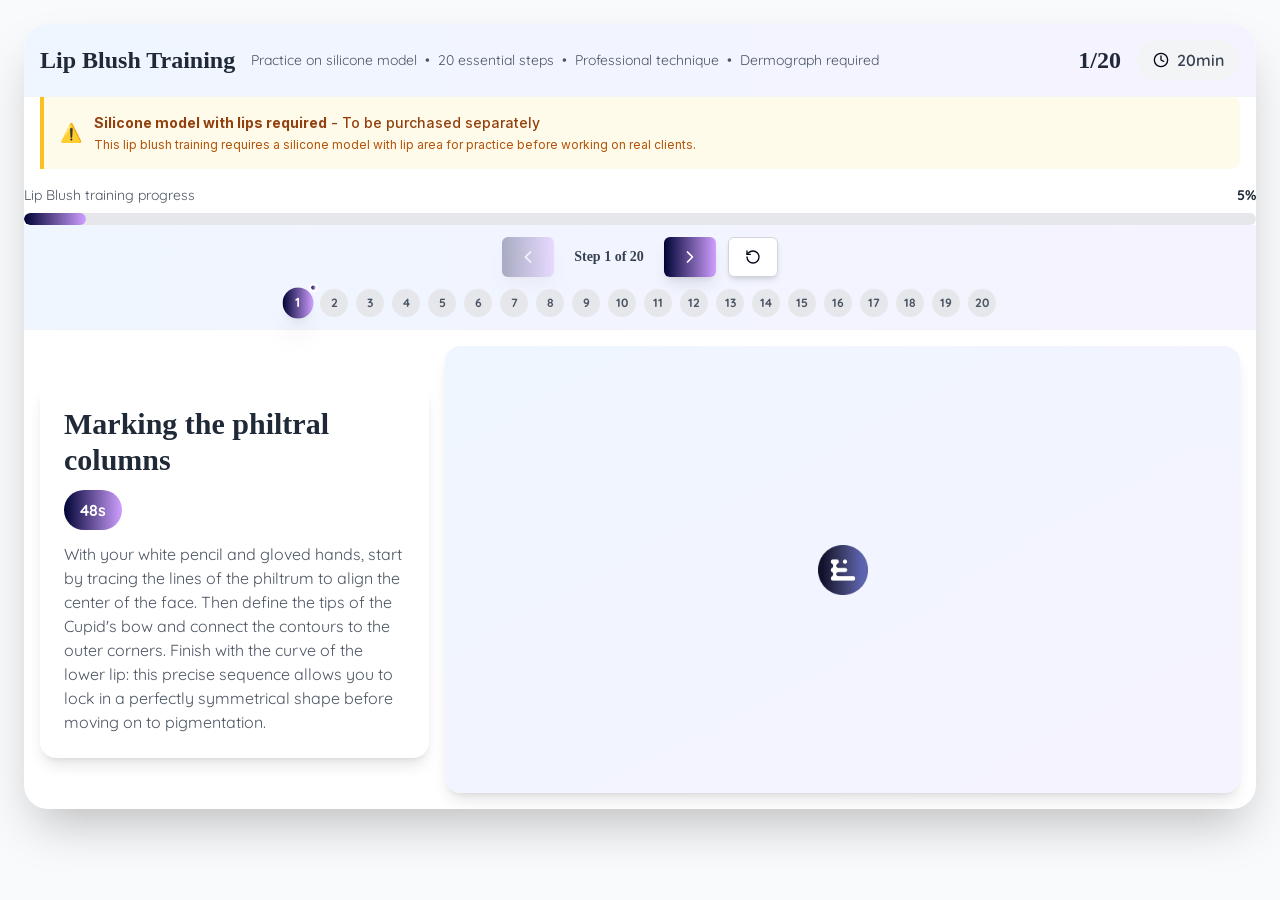
==== commit 8508c45d: "deploy: 7addf05936adc0e7a50b349a7e8b806820c9ed43" ====
--- a/index.html
+++ b/index.html
@@ -1 +1 @@
-<!DOCTYPE html><html lang="en"><head><meta charSet="utf-8"/><meta name="viewport" content="width=device-width, initial-scale=1"/><link rel="preload" href="/_next/static/media/e4af272ccee01ff0-s.p.woff2" as="font" crossorigin="" type="font/woff2"/><link rel="stylesheet" href="/_next/static/css/73722c6b1a355d0b.css" data-precedence="next"/><link rel="preload" as="script" fetchPriority="low" href="/_next/static/chunks/webpack-371d1806992fc37c.js"/><script src="/_next/static/chunks/8bc8d761-1f9574afc9c856c7.js" async=""></script><script src="/_next/static/chunks/240-4ed3c83173c5999c.js" async=""></script><script src="/_next/static/chunks/main-app-00c7712822ae1631.js" async=""></script><script src="/_next/static/chunks/57-a1cb00b3a72c7ec3.js" async=""></script><script src="/_next/static/chunks/app/page-f130a366dc79b15b.js" async=""></script><title>Microneedling Interactive Guide</title><meta name="description" content="Interactive guide to microneedling process and benefits"/><meta name="generator" content="v0.app"/><meta name="next-size-adjust"/><link href="https://fonts.googleapis.com/css2?family=LT+Saeada:wght@400;700&amp;family=Quicksand:wght@300;400;500;600;700&amp;display=swap" rel="stylesheet"/><script src="/_next/static/chunks/polyfills-42372ed130431b0a.js" noModule=""></script></head><body class="__className_f367f3"><main class="flex min-h-screen flex-col items-center p-2 bg-gray-50"><div class="w-full max-w-7xl mx-auto p-2 md:p-4"><div class="relative bg-white rounded-3xl shadow-2xl overflow-hidden"><div class="bg-gradient-to-r from-blue-50 to-violet-50 p-4 border-b border-gray-100"><div class="flex flex-col sm:flex-row justify-between items-center gap-3 sm:gap-0"><div class="flex flex-col sm:flex-row items-center gap-2 sm:gap-4"><h1 class="text-xl sm:text-2xl font-bold font-saeada text-gray-800">Lip Blush Training</h1><div class="flex flex-wrap gap-2 text-sm font-quicksand text-gray-600"><span>Practice on silicone model</span><span class="hidden sm:inline">•</span><span>20 essential steps</span><span class="hidden sm:inline">•</span><span>Professional technique</span><span class="hidden sm:inline">•</span><span>Dermograph required</span></div></div><div class="flex items-center gap-3 sm:gap-4"><span class="text-xl sm:text-2xl font-bold font-saeada text-gray-800">1<!-- -->/<!-- -->20</span><div class="flex items-center gap-2 bg-gray-100 px-3 py-1 sm:px-4 sm:py-2 rounded-full"><svg xmlns="http://www.w3.org/2000/svg" width="14" height="14" viewBox="0 0 24 24" fill="none" stroke="currentColor" stroke-width="2" stroke-linecap="round" stroke-linejoin="round" class="lucide lucide-clock sm:w-4 sm:h-4"><circle cx="12" cy="12" r="10"></circle><polyline points="12 6 12 12 16 14"></polyline></svg><span class="text-sm sm:text-base font-semibold font-quicksand text-gray-700">20min</span></div></div></div></div><div class="mx-2 md:mx-4 mb-4"><div class="bg-amber-50 border-l-4 border-amber-400 p-4 rounded-r-lg"><div class="flex items-center"><div class="flex-shrink-0"><span class="text-amber-600 text-lg">⚠️</span></div><div class="ml-3"><p class="text-sm font-medium text-amber-800"><strong>Silicone model with lips required</strong> - To be purchased separately</p><p class="text-xs text-amber-700 mt-1">This lip blush training requires a silicone model with lip area for practice before working on real clients.</p></div></div></div></div><div class="mt-4"><div class="flex items-center justify-between mb-2"><span class="text-sm font-quicksand text-gray-600">Lip Blush training progress</span><span class="text-sm font-bold font-quicksand text-gray-800">5<!-- -->%</span></div><div class="w-full bg-gray-200 rounded-full h-3 overflow-hidden"><div class="h-full bg-gradient-to-r from-[#000435] to-[#CF9FFF] rounded-full" style="width:0px"></div></div></div><div class="px-2 md:px-4 py-3 bg-gradient-to-r from-blue-50 to-violet-50 border-b border-gray-100"><div class="flex justify-center items-center mb-3"><div class="flex items-center gap-2 sm:gap-3"><button class="inline-flex items-center justify-center whitespace-nowrap rounded-md font-medium ring-offset-white transition-colors focus-visible:outline-none focus-visible:ring-2 focus-visible:ring-slate-950 focus-visible:ring-offset-2 disabled:pointer-events-none dark:ring-offset-slate-950 dark:focus-visible:ring-slate-300 border border-slate-200 hover:bg-slate-100 hover:text-slate-900 dark:border-slate-800 dark:bg-slate-950 dark:hover:bg-slate-800 dark:hover:text-slate-50 h-10 px-3 py-2 sm:px-4 sm:py-3 bg-[#000435] bg-gradient-to-r from-[#000435] to-[#CF9FFF] text-white border-none hover:from-[#000435]/90 hover:to-[#CF9FFF]/90 disabled:cursor-not-allowed font-quicksand text-sm sm:text-base shadow-lg disabled:opacity-30" disabled=""><svg xmlns="http://www.w3.org/2000/svg" width="18" height="18" viewBox="0 0 24 24" fill="none" stroke="currentColor" stroke-width="2" stroke-linecap="round" stroke-linejoin="round" class="lucide lucide-chevron-left sm:w-5 sm:h-5"><path d="m15 18-6-6 6-6"></path></svg></button><span class="text-sm font-semibold font-saeada text-gray-700 px-2 hidden sm:block">Step <!-- -->1<!-- --> of <!-- -->20</span><button class="inline-flex items-center justify-center whitespace-nowrap rounded-md font-medium ring-offset-white transition-colors focus-visible:outline-none focus-visible:ring-2 focus-visible:ring-slate-950 focus-visible:ring-offset-2 disabled:pointer-events-none dark:ring-offset-slate-950 dark:focus-visible:ring-slate-300 border border-slate-200 hover:bg-slate-100 hover:text-slate-900 dark:border-slate-800 dark:bg-slate-950 dark:hover:bg-slate-800 dark:hover:text-slate-50 h-10 px-3 py-2 sm:px-4 sm:py-3 bg-[#000435] bg-gradient-to-r from-[#000435] to-[#CF9FFF] text-white border-none hover:from-[#000435]/90 hover:to-[#CF9FFF]/90 disabled:cursor-not-allowed font-quicksand text-sm sm:text-base shadow-lg disabled:opacity-30"><svg xmlns="http://www.w3.org/2000/svg" width="18" height="18" viewBox="0 0 24 24" fill="none" stroke="currentColor" stroke-width="2" stroke-linecap="round" stroke-linejoin="round" class="lucide lucide-chevron-right sm:w-5 sm:h-5"><path d="m9 18 6-6-6-6"></path></svg></button><button class="inline-flex items-center justify-center whitespace-nowrap rounded-md font-medium ring-offset-white transition-colors focus-visible:outline-none focus-visible:ring-2 focus-visible:ring-slate-950 focus-visible:ring-offset-2 disabled:pointer-events-none disabled:opacity-50 dark:ring-offset-slate-950 dark:focus-visible:ring-slate-300 border hover:text-slate-900 dark:border-slate-800 dark:bg-slate-950 dark:hover:bg-slate-800 dark:hover:text-slate-50 h-10 px-3 py-2 sm:px-4 sm:py-3 bg-white border-gray-300 hover:bg-gray-50 font-quicksand text-sm sm:text-base shadow-md"><svg xmlns="http://www.w3.org/2000/svg" width="16" height="16" viewBox="0 0 24 24" fill="none" stroke="currentColor" stroke-width="2" stroke-linecap="round" stroke-linejoin="round" class="lucide lucide-rotate-ccw sm:w-4 sm:h-4"><path d="M3 12a9 9 0 1 0 9-9 9.75 9.75 0 0 0-6.74 2.74L3 8"></path><path d="M3 3v5h5"></path></svg></button></div></div><div class="flex justify-center"><div class="flex gap-1 md:gap-2 flex-wrap justify-center max-w-full"><button class="relative w-6 h-6 md:w-7 md:h-7 rounded-full transition-all duration-300 flex items-center justify-center text-xs font-bold font-quicksand flex-shrink-0 bg-[#000435] bg-gradient-to-r from-[#000435] to-[#CF9FFF] text-white shadow-xl scale-110" tabindex="0"><span class="text-xs">1</span><div class="absolute -top-1 -right-1 bg-white rounded-full p-0.5 z-20 shadow-lg" style="transform:scale(0)"><div class="w-1 h-1 bg-gradient-to-r from-[#000435] to-[#CF9FFF] rounded-full animate-pulse"></div></div></button><button class="relative w-6 h-6 md:w-7 md:h-7 rounded-full transition-all duration-300 flex items-center justify-center text-xs font-bold font-quicksand flex-shrink-0 bg-gray-200 text-gray-600 hover:bg-gray-300" tabindex="0"><span class="text-xs">2</span></button><button class="relative w-6 h-6 md:w-7 md:h-7 rounded-full transition-all duration-300 flex items-center justify-center text-xs font-bold font-quicksand flex-shrink-0 bg-gray-200 text-gray-600 hover:bg-gray-300" tabindex="0"><span class="text-xs">3</span></button><button class="relative w-6 h-6 md:w-7 md:h-7 rounded-full transition-all duration-300 flex items-center justify-center text-xs font-bold font-quicksand flex-shrink-0 bg-gray-200 text-gray-600 hover:bg-gray-300" tabindex="0"><span class="text-xs">4</span></button><button class="relative w-6 h-6 md:w-7 md:h-7 rounded-full transition-all duration-300 flex items-center justify-center text-xs font-bold font-quicksand flex-shrink-0 bg-gray-200 text-gray-600 hover:bg-gray-300" tabindex="0"><span class="text-xs">5</span></button><button class="relative w-6 h-6 md:w-7 md:h-7 rounded-full transition-all duration-300 flex items-center justify-center text-xs font-bold font-quicksand flex-shrink-0 bg-gray-200 text-gray-600 hover:bg-gray-300" tabindex="0"><span class="text-xs">6</span></button><button class="relative w-6 h-6 md:w-7 md:h-7 rounded-full transition-all duration-300 flex items-center justify-center text-xs font-bold font-quicksand flex-shrink-0 bg-gray-200 text-gray-600 hover:bg-gray-300" tabindex="0"><span class="text-xs">7</span></button><button class="relative w-6 h-6 md:w-7 md:h-7 rounded-full transition-all duration-300 flex items-center justify-center text-xs font-bold font-quicksand flex-shrink-0 bg-gray-200 text-gray-600 hover:bg-gray-300" tabindex="0"><span class="text-xs">8</span></button><button class="relative w-6 h-6 md:w-7 md:h-7 rounded-full transition-all duration-300 flex items-center justify-center text-xs font-bold font-quicksand flex-shrink-0 bg-gray-200 text-gray-600 hover:bg-gray-300" tabindex="0"><span class="text-xs">9</span></button><button class="relative w-6 h-6 md:w-7 md:h-7 rounded-full transition-all duration-300 flex items-center justify-center text-xs font-bold font-quicksand flex-shrink-0 bg-gray-200 text-gray-600 hover:bg-gray-300" tabindex="0"><span class="text-xs">10</span></button><button class="relative w-6 h-6 md:w-7 md:h-7 rounded-full transition-all duration-300 flex items-center justify-center text-xs font-bold font-quicksand flex-shrink-0 bg-gray-200 text-gray-600 hover:bg-gray-300" tabindex="0"><span class="text-xs">11</span></button><button class="relative w-6 h-6 md:w-7 md:h-7 rounded-full transition-all duration-300 flex items-center justify-center text-xs font-bold font-quicksand flex-shrink-0 bg-gray-200 text-gray-600 hover:bg-gray-300" tabindex="0"><span class="text-xs">12</span></button><button class="relative w-6 h-6 md:w-7 md:h-7 rounded-full transition-all duration-300 flex items-center justify-center text-xs font-bold font-quicksand flex-shrink-0 bg-gray-200 text-gray-600 hover:bg-gray-300" tabindex="0"><span class="text-xs">13</span></button><button class="relative w-6 h-6 md:w-7 md:h-7 rounded-full transition-all duration-300 flex items-center justify-center text-xs font-bold font-quicksand flex-shrink-0 bg-gray-200 text-gray-600 hover:bg-gray-300" tabindex="0"><span class="text-xs">14</span></button><button class="relative w-6 h-6 md:w-7 md:h-7 rounded-full transition-all duration-300 flex items-center justify-center text-xs font-bold font-quicksand flex-shrink-0 bg-gray-200 text-gray-600 hover:bg-gray-300" tabindex="0"><span class="text-xs">15</span></button><button class="relative w-6 h-6 md:w-7 md:h-7 rounded-full transition-all duration-300 flex items-center justify-center text-xs font-bold font-quicksand flex-shrink-0 bg-gray-200 text-gray-600 hover:bg-gray-300" tabindex="0"><span class="text-xs">16</span></button><button class="relative w-6 h-6 md:w-7 md:h-7 rounded-full transition-all duration-300 flex items-center justify-center text-xs font-bold font-quicksand flex-shrink-0 bg-gray-200 text-gray-600 hover:bg-gray-300" tabindex="0"><span class="text-xs">17</span></button><button class="relative w-6 h-6 md:w-7 md:h-7 rounded-full transition-all duration-300 flex items-center justify-center text-xs font-bold font-quicksand flex-shrink-0 bg-gray-200 text-gray-600 hover:bg-gray-300" tabindex="0"><span class="text-xs">18</span></button><button class="relative w-6 h-6 md:w-7 md:h-7 rounded-full transition-all duration-300 flex items-center justify-center text-xs font-bold font-quicksand flex-shrink-0 bg-gray-200 text-gray-600 hover:bg-gray-300" tabindex="0"><span class="text-xs">19</span></button><button class="relative w-6 h-6 md:w-7 md:h-7 rounded-full transition-all duration-300 flex items-center justify-center text-xs font-bold font-quicksand flex-shrink-0 bg-gray-200 text-gray-600 hover:bg-gray-300" tabindex="0"><span class="text-xs">20</span></button></div></div></div><div class="grid grid-cols-1 md:grid-cols-12 gap-4 p-2 md:p-4"><div class="md:col-span-4 hidden md:flex flex-col justify-center"><div class="bg-white rounded-2xl p-4 md:p-6 shadow-lg" style="opacity:0;transform:translateX(-20px)"><h2 class="text-2xl md:text-3xl font-bold font-saeada text-gray-800 mb-2 md:mb-3 text-center md:text-left">Marking the philtral columns</h2><div class="flex justify-center md:justify-start mb-3"><span class="inline-block px-3 py-1 md:px-4 md:py-2 bg-[#000435] bg-gradient-to-r from-[#000435] to-[#CF9FFF] text-white rounded-full text-sm md:text-base font-bold font-quicksand">48s</span></div><p class="text-sm md:text-base font-quicksand text-gray-600 leading-relaxed text-center md:text-left">With your white pencil and gloved hands, start by tracing the lines of the philtrum to align the center of the face. Then define the tips of the Cupid&#x27;s bow and connect the contours to the outer corners. Finish with the curve of the lower lip: this precise sequence allows you to lock in a perfectly symmetrical shape before moving on to pigmentation.</p></div></div><div class="md:col-span-8 order-first md:order-none"><div class="relative"><div class="relative w-full aspect-video bg-gradient-to-br from-blue-50 to-violet-50 rounded-2xl overflow-hidden shadow-lg" style="opacity:0;transform:scale(0.95)"><div class="relative w-full h-full"><iframe class="w-full h-full" src="https://player.vimeo.com/video/1155571172?h=7f2b0a4b63&amp;badge=0&amp;autopause=0&amp;player_id=0&amp;app_id=58479&amp;autoplay=1&amp;loop=1&amp;controls=0" frameBorder="0" allow="autoplay; fullscreen; picture-in-picture; clipboard-write; encrypted-media; web-share" allowFullScreen="" loading="eager"></iframe><div class="loading-spinner absolute inset-0 flex items-center justify-center bg-gradient-to-br from-blue-50 to-violet-50"><img alt="Loading..." loading="lazy" width="50" height="50" decoding="async" data-nimg="1" class="animate-spin" style="color:transparent" src="/loading-spinner.png"/></div></div></div></div></div></div></div></div></main><script src="/_next/static/chunks/webpack-371d1806992fc37c.js" async=""></script><script>(self.__next_f=self.__next_f||[]).push([0]);self.__next_f.push([2,null])</script><script>self.__next_f.push([1,"1:HL[\"/_next/static/media/e4af272ccee01ff0-s.p.woff2\",\"font\",{\"crossOrigin\":\"\",\"type\":\"font/woff2\"}]\n2:HL[\"/_next/static/css/73722c6b1a355d0b.css\",\"style\"]\n"])</script><script>self.__next_f.push([1,"3:I[7266,[],\"\"]\n5:I[4213,[\"57\",\"static/chunks/57-a1cb00b3a72c7ec3.js\",\"931\",\"static/chunks/app/page-f130a366dc79b15b.js\"],\"default\"]\n6:I[2110,[],\"\"]\n7:I[4718,[],\"\"]\n9:I[4735,[],\"\"]\na:[]\n"])</script><script>self.__next_f.push([1,"0:[\"$\",\"$L3\",null,{\"buildId\":\"9Aj5kLMqYpnzrl2bc2tT4\",\"assetPrefix\":\"\",\"urlParts\":[\"\",\"\"],\"initialTree\":[\"\",{\"children\":[\"__PAGE__\",{}]},\"$undefined\",\"$undefined\",true],\"initialSeedData\":[\"\",{\"children\":[\"__PAGE__\",{},[[\"$L4\",[\"$\",\"main\",null,{\"className\":\"flex min-h-screen flex-col items-center p-2 bg-gray-50\",\"children\":[\"$\",\"$L5\",null,{}]}],null],null],null]},[[[[\"$\",\"link\",\"0\",{\"rel\":\"stylesheet\",\"href\":\"/_next/static/css/73722c6b1a355d0b.css\",\"precedence\":\"next\",\"crossOrigin\":\"$undefined\"}]],[\"$\",\"html\",null,{\"lang\":\"en\",\"children\":[[\"$\",\"head\",null,{\"children\":[false,[\"$\",\"link\",null,{\"href\":\"https://fonts.googleapis.com/css2?family=LT+Saeada:wght@400;700\u0026family=Quicksand:wght@300;400;500;600;700\u0026display=swap\",\"rel\":\"stylesheet\"}]]}],[\"$\",\"body\",null,{\"className\":\"__className_f367f3\",\"children\":[\"$\",\"$L6\",null,{\"parallelRouterKey\":\"children\",\"segmentPath\":[\"children\"],\"error\":\"$undefined\",\"errorStyles\":\"$undefined\",\"errorScripts\":\"$undefined\",\"template\":[\"$\",\"$L7\",null,{}],\"templateStyles\":\"$undefined\",\"templateScripts\":\"$undefined\",\"notFound\":[[\"$\",\"title\",null,{\"children\":\"404: This page could not be found.\"}],[\"$\",\"div\",null,{\"style\":{\"fontFamily\":\"system-ui,\\\"Segoe UI\\\",Roboto,Helvetica,Arial,sans-serif,\\\"Apple Color Emoji\\\",\\\"Segoe UI Emoji\\\"\",\"height\":\"100vh\",\"textAlign\":\"center\",\"display\":\"flex\",\"flexDirection\":\"column\",\"alignItems\":\"center\",\"justifyContent\":\"center\"},\"children\":[\"$\",\"div\",null,{\"children\":[[\"$\",\"style\",null,{\"dangerouslySetInnerHTML\":{\"__html\":\"body{color:#000;background:#fff;margin:0}.next-error-h1{border-right:1px solid rgba(0,0,0,.3)}@media (prefers-color-scheme:dark){body{color:#fff;background:#000}.next-error-h1{border-right:1px solid rgba(255,255,255,.3)}}\"}}],[\"$\",\"h1\",null,{\"className\":\"next-error-h1\",\"style\":{\"display\":\"inline-block\",\"margin\":\"0 20px 0 0\",\"padding\":\"0 23px 0 0\",\"fontSize\":24,\"fontWeight\":500,\"verticalAlign\":\"top\",\"lineHeight\":\"49px\"},\"children\":\"404\"}],[\"$\",\"div\",null,{\"style\":{\"display\":\"inline-block\"},\"children\":[\"$\",\"h2\",null,{\"style\":{\"fontSize\":14,\"fontWeight\":400,\"lineHeight\":\"49px\",\"margin\":0},\"children\":\"This page could not be found.\"}]}]]}]}]],\"notFoundStyles\":[]}]}]]}]],null],null],\"couldBeIntercepted\":false,\"initialHead\":[null,\"$L8\"],\"globalErrorComponent\":\"$9\",\"missingSlots\":\"$Wa\"}]\n"])</script><script>self.__next_f.push([1,"8:[[\"$\",\"meta\",\"0\",{\"name\":\"viewport\",\"content\":\"width=device-width, initial-scale=1\"}],[\"$\",\"meta\",\"1\",{\"charSet\":\"utf-8\"}],[\"$\",\"title\",\"2\",{\"children\":\"Microneedling Interactive Guide\"}],[\"$\",\"meta\",\"3\",{\"name\":\"description\",\"content\":\"Interactive guide to microneedling process and benefits\"}],[\"$\",\"meta\",\"4\",{\"name\":\"generator\",\"content\":\"v0.app\"}],[\"$\",\"meta\",\"5\",{\"name\":\"next-size-adjust\"}]]\n4:null\n"])</script></body></html>+<!DOCTYPE html><html lang="en"><head><meta charSet="utf-8"/><meta name="viewport" content="width=device-width, initial-scale=1"/><link rel="preload" href="/_next/static/media/e4af272ccee01ff0-s.p.woff2" as="font" crossorigin="" type="font/woff2"/><link rel="stylesheet" href="/_next/static/css/73722c6b1a355d0b.css" data-precedence="next"/><link rel="preload" as="script" fetchPriority="low" href="/_next/static/chunks/webpack-371d1806992fc37c.js"/><script src="/_next/static/chunks/8bc8d761-1f9574afc9c856c7.js" async=""></script><script src="/_next/static/chunks/240-4ed3c83173c5999c.js" async=""></script><script src="/_next/static/chunks/main-app-00c7712822ae1631.js" async=""></script><script src="/_next/static/chunks/57-a1cb00b3a72c7ec3.js" async=""></script><script src="/_next/static/chunks/app/page-f130a366dc79b15b.js" async=""></script><title>Microneedling Interactive Guide</title><meta name="description" content="Interactive guide to microneedling process and benefits"/><meta name="generator" content="v0.app"/><meta name="next-size-adjust"/><link href="https://fonts.googleapis.com/css2?family=LT+Saeada:wght@400;700&amp;family=Quicksand:wght@300;400;500;600;700&amp;display=swap" rel="stylesheet"/><script src="/_next/static/chunks/polyfills-42372ed130431b0a.js" noModule=""></script></head><body class="__className_f367f3"><main class="flex min-h-screen flex-col items-center p-2 bg-gray-50"><div class="w-full max-w-7xl mx-auto p-2 md:p-4"><div class="relative bg-white rounded-3xl shadow-2xl overflow-hidden"><div class="bg-gradient-to-r from-blue-50 to-violet-50 p-4 border-b border-gray-100"><div class="flex flex-col sm:flex-row justify-between items-center gap-3 sm:gap-0"><div class="flex flex-col sm:flex-row items-center gap-2 sm:gap-4"><h1 class="text-xl sm:text-2xl font-bold font-saeada text-gray-800">Lip Blush Training</h1><div class="flex flex-wrap gap-2 text-sm font-quicksand text-gray-600"><span>Practice on silicone model</span><span class="hidden sm:inline">•</span><span>20 essential steps</span><span class="hidden sm:inline">•</span><span>Professional technique</span><span class="hidden sm:inline">•</span><span>Dermograph required</span></div></div><div class="flex items-center gap-3 sm:gap-4"><span class="text-xl sm:text-2xl font-bold font-saeada text-gray-800">1<!-- -->/<!-- -->20</span><div class="flex items-center gap-2 bg-gray-100 px-3 py-1 sm:px-4 sm:py-2 rounded-full"><svg xmlns="http://www.w3.org/2000/svg" width="14" height="14" viewBox="0 0 24 24" fill="none" stroke="currentColor" stroke-width="2" stroke-linecap="round" stroke-linejoin="round" class="lucide lucide-clock sm:w-4 sm:h-4"><circle cx="12" cy="12" r="10"></circle><polyline points="12 6 12 12 16 14"></polyline></svg><span class="text-sm sm:text-base font-semibold font-quicksand text-gray-700">20min</span></div></div></div></div><div class="mx-2 md:mx-4 mb-4"><div class="bg-amber-50 border-l-4 border-amber-400 p-4 rounded-r-lg"><div class="flex items-center"><div class="flex-shrink-0"><span class="text-amber-600 text-lg">⚠️</span></div><div class="ml-3"><p class="text-sm font-medium text-amber-800"><strong>Silicone model with lips required</strong> - To be purchased separately</p><p class="text-xs text-amber-700 mt-1">This lip blush training requires a silicone model with lip area for practice before working on real clients.</p></div></div></div></div><div class="mt-4"><div class="flex items-center justify-between mb-2"><span class="text-sm font-quicksand text-gray-600">Lip Blush training progress</span><span class="text-sm font-bold font-quicksand text-gray-800">5<!-- -->%</span></div><div class="w-full bg-gray-200 rounded-full h-3 overflow-hidden"><div class="h-full bg-gradient-to-r from-[#000435] to-[#CF9FFF] rounded-full" style="width:0px"></div></div></div><div class="px-2 md:px-4 py-3 bg-gradient-to-r from-blue-50 to-violet-50 border-b border-gray-100"><div class="flex justify-center items-center mb-3"><div class="flex items-center gap-2 sm:gap-3"><button class="inline-flex items-center justify-center whitespace-nowrap rounded-md font-medium ring-offset-white transition-colors focus-visible:outline-none focus-visible:ring-2 focus-visible:ring-slate-950 focus-visible:ring-offset-2 disabled:pointer-events-none dark:ring-offset-slate-950 dark:focus-visible:ring-slate-300 border border-slate-200 hover:bg-slate-100 hover:text-slate-900 dark:border-slate-800 dark:bg-slate-950 dark:hover:bg-slate-800 dark:hover:text-slate-50 h-10 px-3 py-2 sm:px-4 sm:py-3 bg-[#000435] bg-gradient-to-r from-[#000435] to-[#CF9FFF] text-white border-none hover:from-[#000435]/90 hover:to-[#CF9FFF]/90 disabled:cursor-not-allowed font-quicksand text-sm sm:text-base shadow-lg disabled:opacity-30" disabled=""><svg xmlns="http://www.w3.org/2000/svg" width="18" height="18" viewBox="0 0 24 24" fill="none" stroke="currentColor" stroke-width="2" stroke-linecap="round" stroke-linejoin="round" class="lucide lucide-chevron-left sm:w-5 sm:h-5"><path d="m15 18-6-6 6-6"></path></svg></button><span class="text-sm font-semibold font-saeada text-gray-700 px-2 hidden sm:block">Step <!-- -->1<!-- --> of <!-- -->20</span><button class="inline-flex items-center justify-center whitespace-nowrap rounded-md font-medium ring-offset-white transition-colors focus-visible:outline-none focus-visible:ring-2 focus-visible:ring-slate-950 focus-visible:ring-offset-2 disabled:pointer-events-none dark:ring-offset-slate-950 dark:focus-visible:ring-slate-300 border border-slate-200 hover:bg-slate-100 hover:text-slate-900 dark:border-slate-800 dark:bg-slate-950 dark:hover:bg-slate-800 dark:hover:text-slate-50 h-10 px-3 py-2 sm:px-4 sm:py-3 bg-[#000435] bg-gradient-to-r from-[#000435] to-[#CF9FFF] text-white border-none hover:from-[#000435]/90 hover:to-[#CF9FFF]/90 disabled:cursor-not-allowed font-quicksand text-sm sm:text-base shadow-lg disabled:opacity-30"><svg xmlns="http://www.w3.org/2000/svg" width="18" height="18" viewBox="0 0 24 24" fill="none" stroke="currentColor" stroke-width="2" stroke-linecap="round" stroke-linejoin="round" class="lucide lucide-chevron-right sm:w-5 sm:h-5"><path d="m9 18 6-6-6-6"></path></svg></button><button class="inline-flex items-center justify-center whitespace-nowrap rounded-md font-medium ring-offset-white transition-colors focus-visible:outline-none focus-visible:ring-2 focus-visible:ring-slate-950 focus-visible:ring-offset-2 disabled:pointer-events-none disabled:opacity-50 dark:ring-offset-slate-950 dark:focus-visible:ring-slate-300 border hover:text-slate-900 dark:border-slate-800 dark:bg-slate-950 dark:hover:bg-slate-800 dark:hover:text-slate-50 h-10 px-3 py-2 sm:px-4 sm:py-3 bg-white border-gray-300 hover:bg-gray-50 font-quicksand text-sm sm:text-base shadow-md"><svg xmlns="http://www.w3.org/2000/svg" width="16" height="16" viewBox="0 0 24 24" fill="none" stroke="currentColor" stroke-width="2" stroke-linecap="round" stroke-linejoin="round" class="lucide lucide-rotate-ccw sm:w-4 sm:h-4"><path d="M3 12a9 9 0 1 0 9-9 9.75 9.75 0 0 0-6.74 2.74L3 8"></path><path d="M3 3v5h5"></path></svg></button></div></div><div class="flex justify-center"><div class="flex gap-1 md:gap-2 flex-wrap justify-center max-w-full"><button class="relative w-6 h-6 md:w-7 md:h-7 rounded-full transition-all duration-300 flex items-center justify-center text-xs font-bold font-quicksand flex-shrink-0 bg-[#000435] bg-gradient-to-r from-[#000435] to-[#CF9FFF] text-white shadow-xl scale-110" tabindex="0"><span class="text-xs">1</span><div class="absolute -top-1 -right-1 bg-white rounded-full p-0.5 z-20 shadow-lg" style="transform:scale(0)"><div class="w-1 h-1 bg-gradient-to-r from-[#000435] to-[#CF9FFF] rounded-full animate-pulse"></div></div></button><button class="relative w-6 h-6 md:w-7 md:h-7 rounded-full transition-all duration-300 flex items-center justify-center text-xs font-bold font-quicksand flex-shrink-0 bg-gray-200 text-gray-600 hover:bg-gray-300" tabindex="0"><span class="text-xs">2</span></button><button class="relative w-6 h-6 md:w-7 md:h-7 rounded-full transition-all duration-300 flex items-center justify-center text-xs font-bold font-quicksand flex-shrink-0 bg-gray-200 text-gray-600 hover:bg-gray-300" tabindex="0"><span class="text-xs">3</span></button><button class="relative w-6 h-6 md:w-7 md:h-7 rounded-full transition-all duration-300 flex items-center justify-center text-xs font-bold font-quicksand flex-shrink-0 bg-gray-200 text-gray-600 hover:bg-gray-300" tabindex="0"><span class="text-xs">4</span></button><button class="relative w-6 h-6 md:w-7 md:h-7 rounded-full transition-all duration-300 flex items-center justify-center text-xs font-bold font-quicksand flex-shrink-0 bg-gray-200 text-gray-600 hover:bg-gray-300" tabindex="0"><span class="text-xs">5</span></button><button class="relative w-6 h-6 md:w-7 md:h-7 rounded-full transition-all duration-300 flex items-center justify-center text-xs font-bold font-quicksand flex-shrink-0 bg-gray-200 text-gray-600 hover:bg-gray-300" tabindex="0"><span class="text-xs">6</span></button><button class="relative w-6 h-6 md:w-7 md:h-7 rounded-full transition-all duration-300 flex items-center justify-center text-xs font-bold font-quicksand flex-shrink-0 bg-gray-200 text-gray-600 hover:bg-gray-300" tabindex="0"><span class="text-xs">7</span></button><button class="relative w-6 h-6 md:w-7 md:h-7 rounded-full transition-all duration-300 flex items-center justify-center text-xs font-bold font-quicksand flex-shrink-0 bg-gray-200 text-gray-600 hover:bg-gray-300" tabindex="0"><span class="text-xs">8</span></button><button class="relative w-6 h-6 md:w-7 md:h-7 rounded-full transition-all duration-300 flex items-center justify-center text-xs font-bold font-quicksand flex-shrink-0 bg-gray-200 text-gray-600 hover:bg-gray-300" tabindex="0"><span class="text-xs">9</span></button><button class="relative w-6 h-6 md:w-7 md:h-7 rounded-full transition-all duration-300 flex items-center justify-center text-xs font-bold font-quicksand flex-shrink-0 bg-gray-200 text-gray-600 hover:bg-gray-300" tabindex="0"><span class="text-xs">10</span></button><button class="relative w-6 h-6 md:w-7 md:h-7 rounded-full transition-all duration-300 flex items-center justify-center text-xs font-bold font-quicksand flex-shrink-0 bg-gray-200 text-gray-600 hover:bg-gray-300" tabindex="0"><span class="text-xs">11</span></button><button class="relative w-6 h-6 md:w-7 md:h-7 rounded-full transition-all duration-300 flex items-center justify-center text-xs font-bold font-quicksand flex-shrink-0 bg-gray-200 text-gray-600 hover:bg-gray-300" tabindex="0"><span class="text-xs">12</span></button><button class="relative w-6 h-6 md:w-7 md:h-7 rounded-full transition-all duration-300 flex items-center justify-center text-xs font-bold font-quicksand flex-shrink-0 bg-gray-200 text-gray-600 hover:bg-gray-300" tabindex="0"><span class="text-xs">13</span></button><button class="relative w-6 h-6 md:w-7 md:h-7 rounded-full transition-all duration-300 flex items-center justify-center text-xs font-bold font-quicksand flex-shrink-0 bg-gray-200 text-gray-600 hover:bg-gray-300" tabindex="0"><span class="text-xs">14</span></button><button class="relative w-6 h-6 md:w-7 md:h-7 rounded-full transition-all duration-300 flex items-center justify-center text-xs font-bold font-quicksand flex-shrink-0 bg-gray-200 text-gray-600 hover:bg-gray-300" tabindex="0"><span class="text-xs">15</span></button><button class="relative w-6 h-6 md:w-7 md:h-7 rounded-full transition-all duration-300 flex items-center justify-center text-xs font-bold font-quicksand flex-shrink-0 bg-gray-200 text-gray-600 hover:bg-gray-300" tabindex="0"><span class="text-xs">16</span></button><button class="relative w-6 h-6 md:w-7 md:h-7 rounded-full transition-all duration-300 flex items-center justify-center text-xs font-bold font-quicksand flex-shrink-0 bg-gray-200 text-gray-600 hover:bg-gray-300" tabindex="0"><span class="text-xs">17</span></button><button class="relative w-6 h-6 md:w-7 md:h-7 rounded-full transition-all duration-300 flex items-center justify-center text-xs font-bold font-quicksand flex-shrink-0 bg-gray-200 text-gray-600 hover:bg-gray-300" tabindex="0"><span class="text-xs">18</span></button><button class="relative w-6 h-6 md:w-7 md:h-7 rounded-full transition-all duration-300 flex items-center justify-center text-xs font-bold font-quicksand flex-shrink-0 bg-gray-200 text-gray-600 hover:bg-gray-300" tabindex="0"><span class="text-xs">19</span></button><button class="relative w-6 h-6 md:w-7 md:h-7 rounded-full transition-all duration-300 flex items-center justify-center text-xs font-bold font-quicksand flex-shrink-0 bg-gray-200 text-gray-600 hover:bg-gray-300" tabindex="0"><span class="text-xs">20</span></button></div></div></div><div class="grid grid-cols-1 md:grid-cols-12 gap-4 p-2 md:p-4"><div class="md:col-span-4 hidden md:flex flex-col justify-center"><div class="bg-white rounded-2xl p-4 md:p-6 shadow-lg" style="opacity:0;transform:translateX(-20px)"><h2 class="text-2xl md:text-3xl font-bold font-saeada text-gray-800 mb-2 md:mb-3 text-center md:text-left">Marking the philtral columns</h2><div class="flex justify-center md:justify-start mb-3"><span class="inline-block px-3 py-1 md:px-4 md:py-2 bg-[#000435] bg-gradient-to-r from-[#000435] to-[#CF9FFF] text-white rounded-full text-sm md:text-base font-bold font-quicksand">48s</span></div><p class="text-sm md:text-base font-quicksand text-gray-600 leading-relaxed text-center md:text-left">With your white pencil and gloved hands, start by tracing the lines of the philtrum to align the center of the face. Then define the tips of the Cupid&#x27;s bow and connect the contours to the outer corners. Finish with the curve of the lower lip: this precise sequence allows you to lock in a perfectly symmetrical shape before moving on to pigmentation.</p></div></div><div class="md:col-span-8 order-first md:order-none"><div class="relative"><div class="relative w-full aspect-video bg-gradient-to-br from-blue-50 to-violet-50 rounded-2xl overflow-hidden shadow-lg" style="opacity:0;transform:scale(0.95)"><div class="relative w-full h-full"><iframe class="w-full h-full" src="https://player.vimeo.com/video/1155571172?h=7f2b0a4b63&amp;badge=0&amp;autopause=0&amp;player_id=0&amp;app_id=58479&amp;autoplay=1&amp;loop=1&amp;controls=0" frameBorder="0" allow="autoplay; fullscreen; picture-in-picture; clipboard-write; encrypted-media; web-share" allowFullScreen="" loading="eager"></iframe><div class="loading-spinner absolute inset-0 flex items-center justify-center bg-gradient-to-br from-blue-50 to-violet-50"><img alt="Loading..." loading="lazy" width="50" height="50" decoding="async" data-nimg="1" class="animate-spin" style="color:transparent" src="/loading-spinner.png"/></div></div></div></div></div></div></div></div></main><script src="/_next/static/chunks/webpack-371d1806992fc37c.js" async=""></script><script>(self.__next_f=self.__next_f||[]).push([0]);self.__next_f.push([2,null])</script><script>self.__next_f.push([1,"1:HL[\"/_next/static/media/e4af272ccee01ff0-s.p.woff2\",\"font\",{\"crossOrigin\":\"\",\"type\":\"font/woff2\"}]\n2:HL[\"/_next/static/css/73722c6b1a355d0b.css\",\"style\"]\n"])</script><script>self.__next_f.push([1,"3:I[7266,[],\"\"]\n5:I[4213,[\"57\",\"static/chunks/57-a1cb00b3a72c7ec3.js\",\"931\",\"static/chunks/app/page-f130a366dc79b15b.js\"],\"default\"]\n6:I[2110,[],\"\"]\n7:I[4718,[],\"\"]\n9:I[4735,[],\"\"]\na:[]\n"])</script><script>self.__next_f.push([1,"0:[\"$\",\"$L3\",null,{\"buildId\":\"06QMmD_HuouquGTeortRk\",\"assetPrefix\":\"\",\"urlParts\":[\"\",\"\"],\"initialTree\":[\"\",{\"children\":[\"__PAGE__\",{}]},\"$undefined\",\"$undefined\",true],\"initialSeedData\":[\"\",{\"children\":[\"__PAGE__\",{},[[\"$L4\",[\"$\",\"main\",null,{\"className\":\"flex min-h-screen flex-col items-center p-2 bg-gray-50\",\"children\":[\"$\",\"$L5\",null,{}]}],null],null],null]},[[[[\"$\",\"link\",\"0\",{\"rel\":\"stylesheet\",\"href\":\"/_next/static/css/73722c6b1a355d0b.css\",\"precedence\":\"next\",\"crossOrigin\":\"$undefined\"}]],[\"$\",\"html\",null,{\"lang\":\"en\",\"children\":[[\"$\",\"head\",null,{\"children\":[false,[\"$\",\"link\",null,{\"href\":\"https://fonts.googleapis.com/css2?family=LT+Saeada:wght@400;700\u0026family=Quicksand:wght@300;400;500;600;700\u0026display=swap\",\"rel\":\"stylesheet\"}]]}],[\"$\",\"body\",null,{\"className\":\"__className_f367f3\",\"children\":[\"$\",\"$L6\",null,{\"parallelRouterKey\":\"children\",\"segmentPath\":[\"children\"],\"error\":\"$undefined\",\"errorStyles\":\"$undefined\",\"errorScripts\":\"$undefined\",\"template\":[\"$\",\"$L7\",null,{}],\"templateStyles\":\"$undefined\",\"templateScripts\":\"$undefined\",\"notFound\":[[\"$\",\"title\",null,{\"children\":\"404: This page could not be found.\"}],[\"$\",\"div\",null,{\"style\":{\"fontFamily\":\"system-ui,\\\"Segoe UI\\\",Roboto,Helvetica,Arial,sans-serif,\\\"Apple Color Emoji\\\",\\\"Segoe UI Emoji\\\"\",\"height\":\"100vh\",\"textAlign\":\"center\",\"display\":\"flex\",\"flexDirection\":\"column\",\"alignItems\":\"center\",\"justifyContent\":\"center\"},\"children\":[\"$\",\"div\",null,{\"children\":[[\"$\",\"style\",null,{\"dangerouslySetInnerHTML\":{\"__html\":\"body{color:#000;background:#fff;margin:0}.next-error-h1{border-right:1px solid rgba(0,0,0,.3)}@media (prefers-color-scheme:dark){body{color:#fff;background:#000}.next-error-h1{border-right:1px solid rgba(255,255,255,.3)}}\"}}],[\"$\",\"h1\",null,{\"className\":\"next-error-h1\",\"style\":{\"display\":\"inline-block\",\"margin\":\"0 20px 0 0\",\"padding\":\"0 23px 0 0\",\"fontSize\":24,\"fontWeight\":500,\"verticalAlign\":\"top\",\"lineHeight\":\"49px\"},\"children\":\"404\"}],[\"$\",\"div\",null,{\"style\":{\"display\":\"inline-block\"},\"children\":[\"$\",\"h2\",null,{\"style\":{\"fontSize\":14,\"fontWeight\":400,\"lineHeight\":\"49px\",\"margin\":0},\"children\":\"This page could not be found.\"}]}]]}]}]],\"notFoundStyles\":[]}]}]]}]],null],null],\"couldBeIntercepted\":false,\"initialHead\":[null,\"$L8\"],\"globalErrorComponent\":\"$9\",\"missingSlots\":\"$Wa\"}]\n"])</script><script>self.__next_f.push([1,"8:[[\"$\",\"meta\",\"0\",{\"name\":\"viewport\",\"content\":\"width=device-width, initial-scale=1\"}],[\"$\",\"meta\",\"1\",{\"charSet\":\"utf-8\"}],[\"$\",\"title\",\"2\",{\"children\":\"Microneedling Interactive Guide\"}],[\"$\",\"meta\",\"3\",{\"name\":\"description\",\"content\":\"Interactive guide to microneedling process and benefits\"}],[\"$\",\"meta\",\"4\",{\"name\":\"generator\",\"content\":\"v0.app\"}],[\"$\",\"meta\",\"5\",{\"name\":\"next-size-adjust\"}]]\n4:null\n"])</script></body></html>
